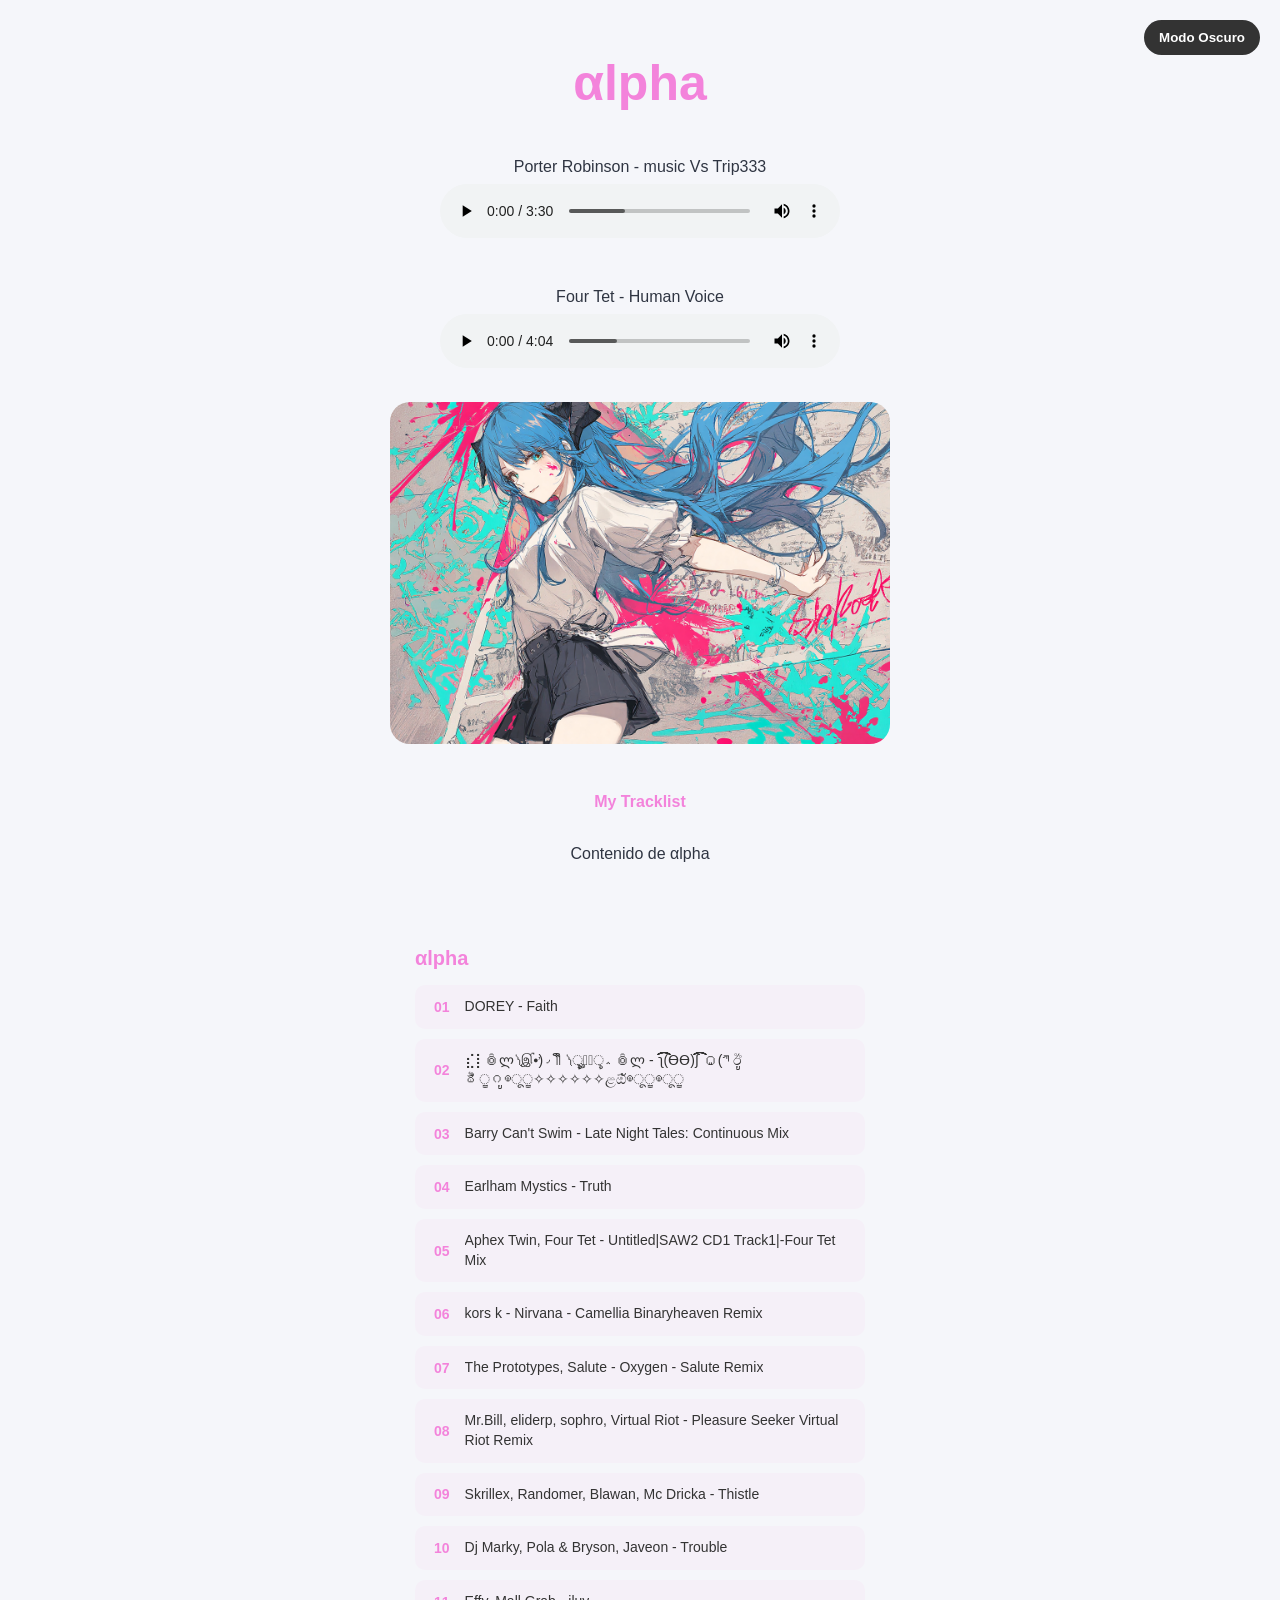
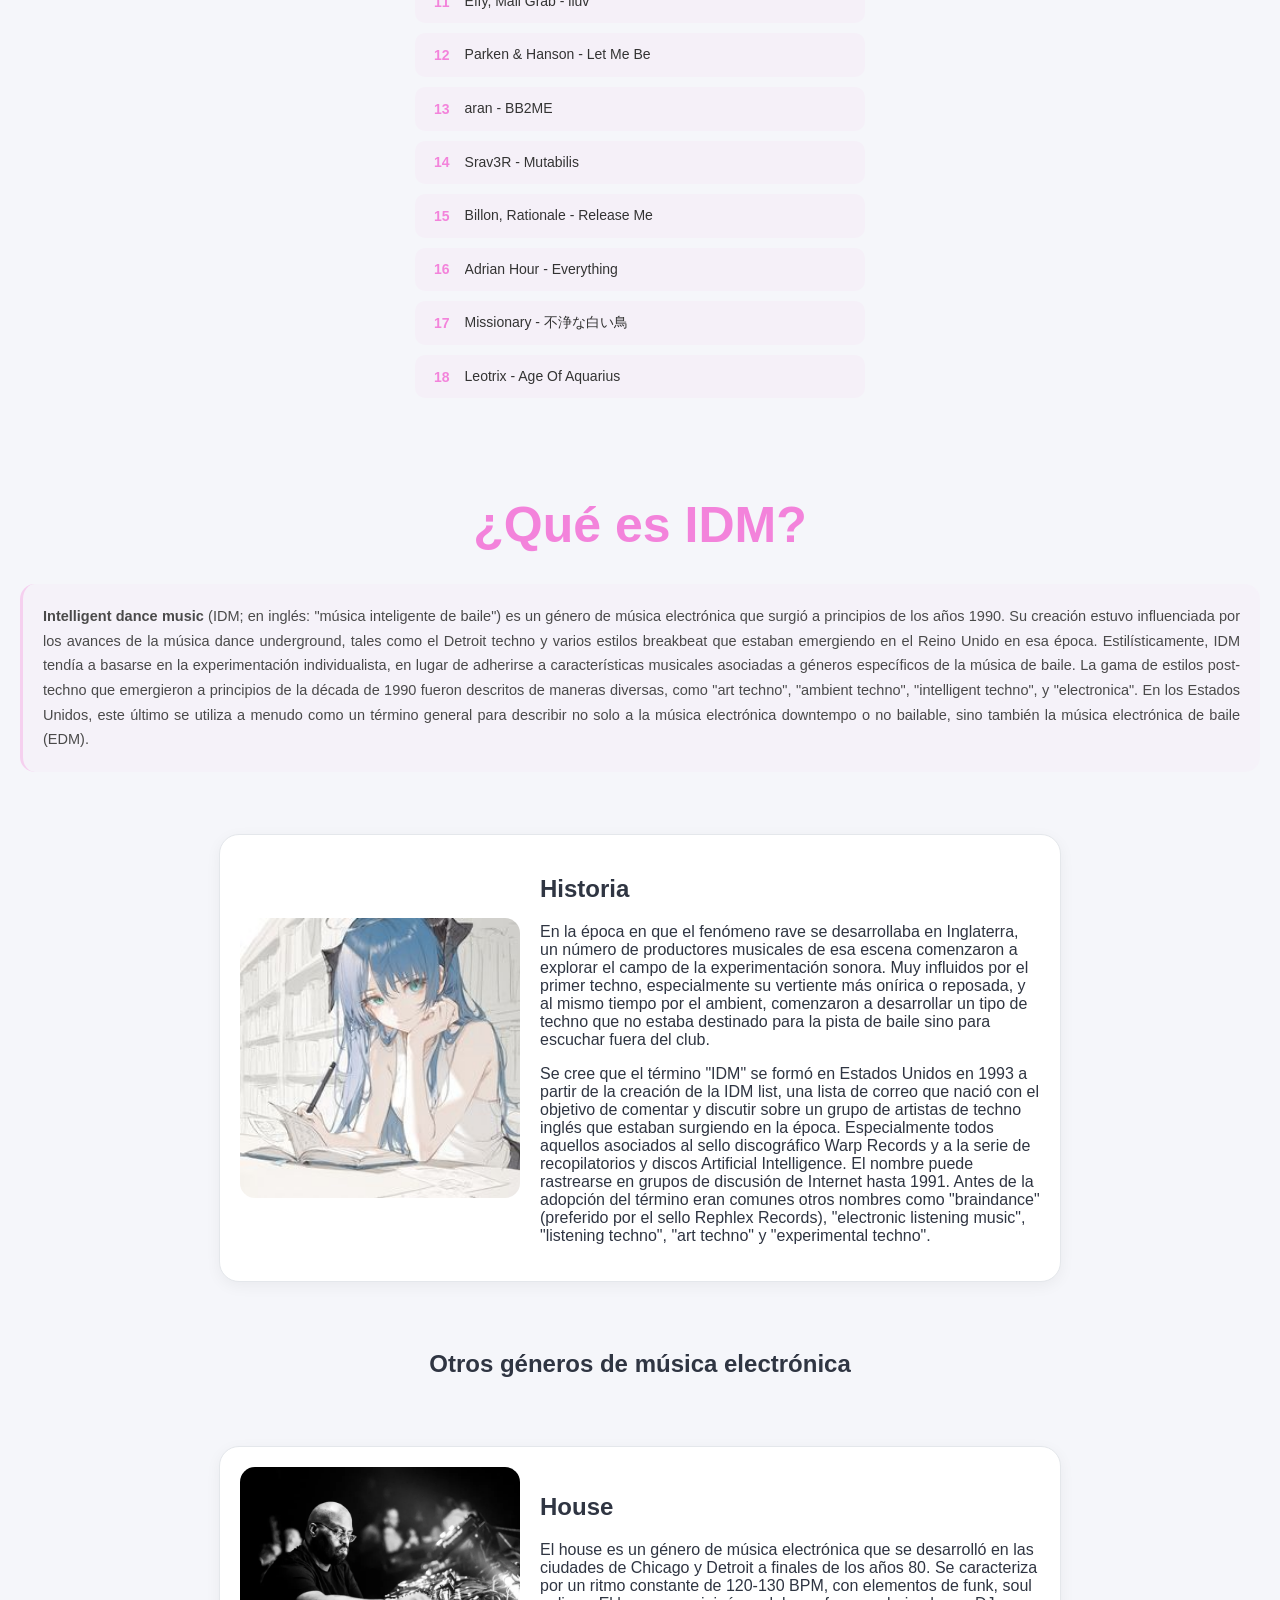
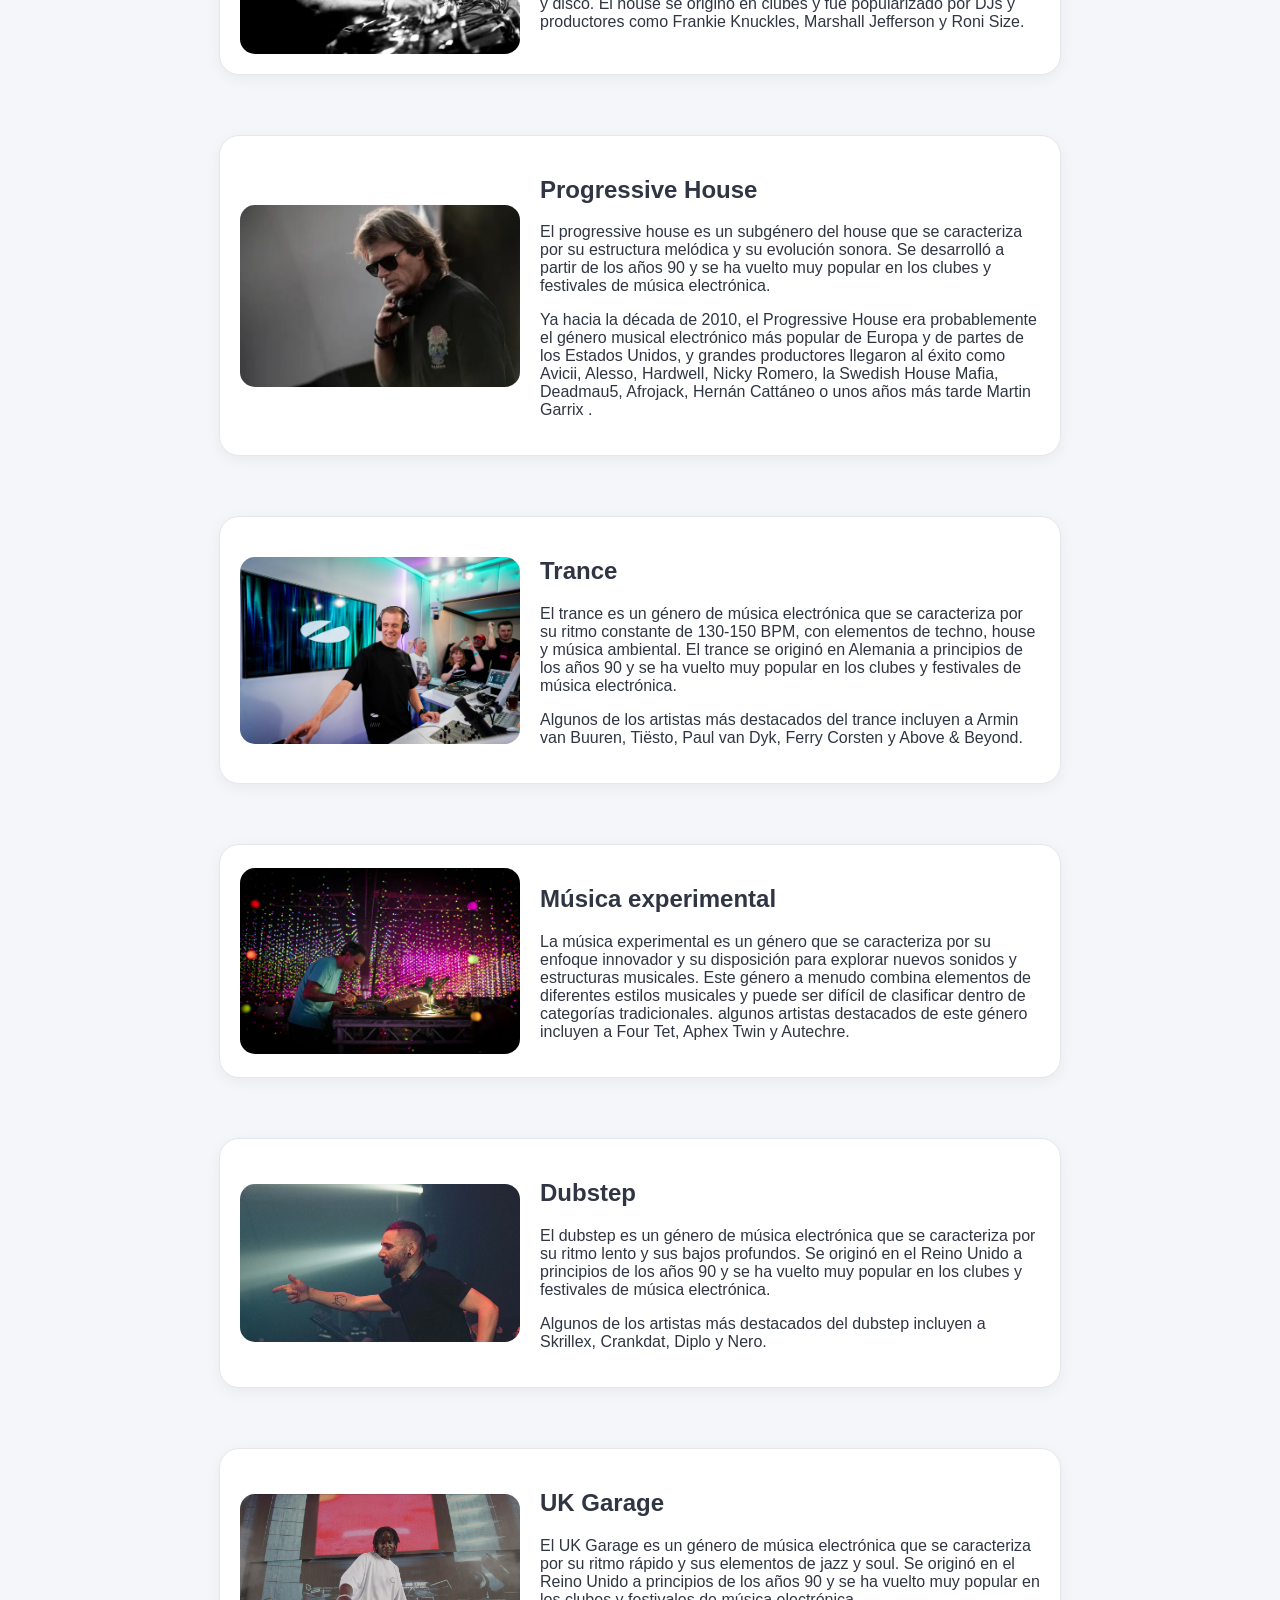
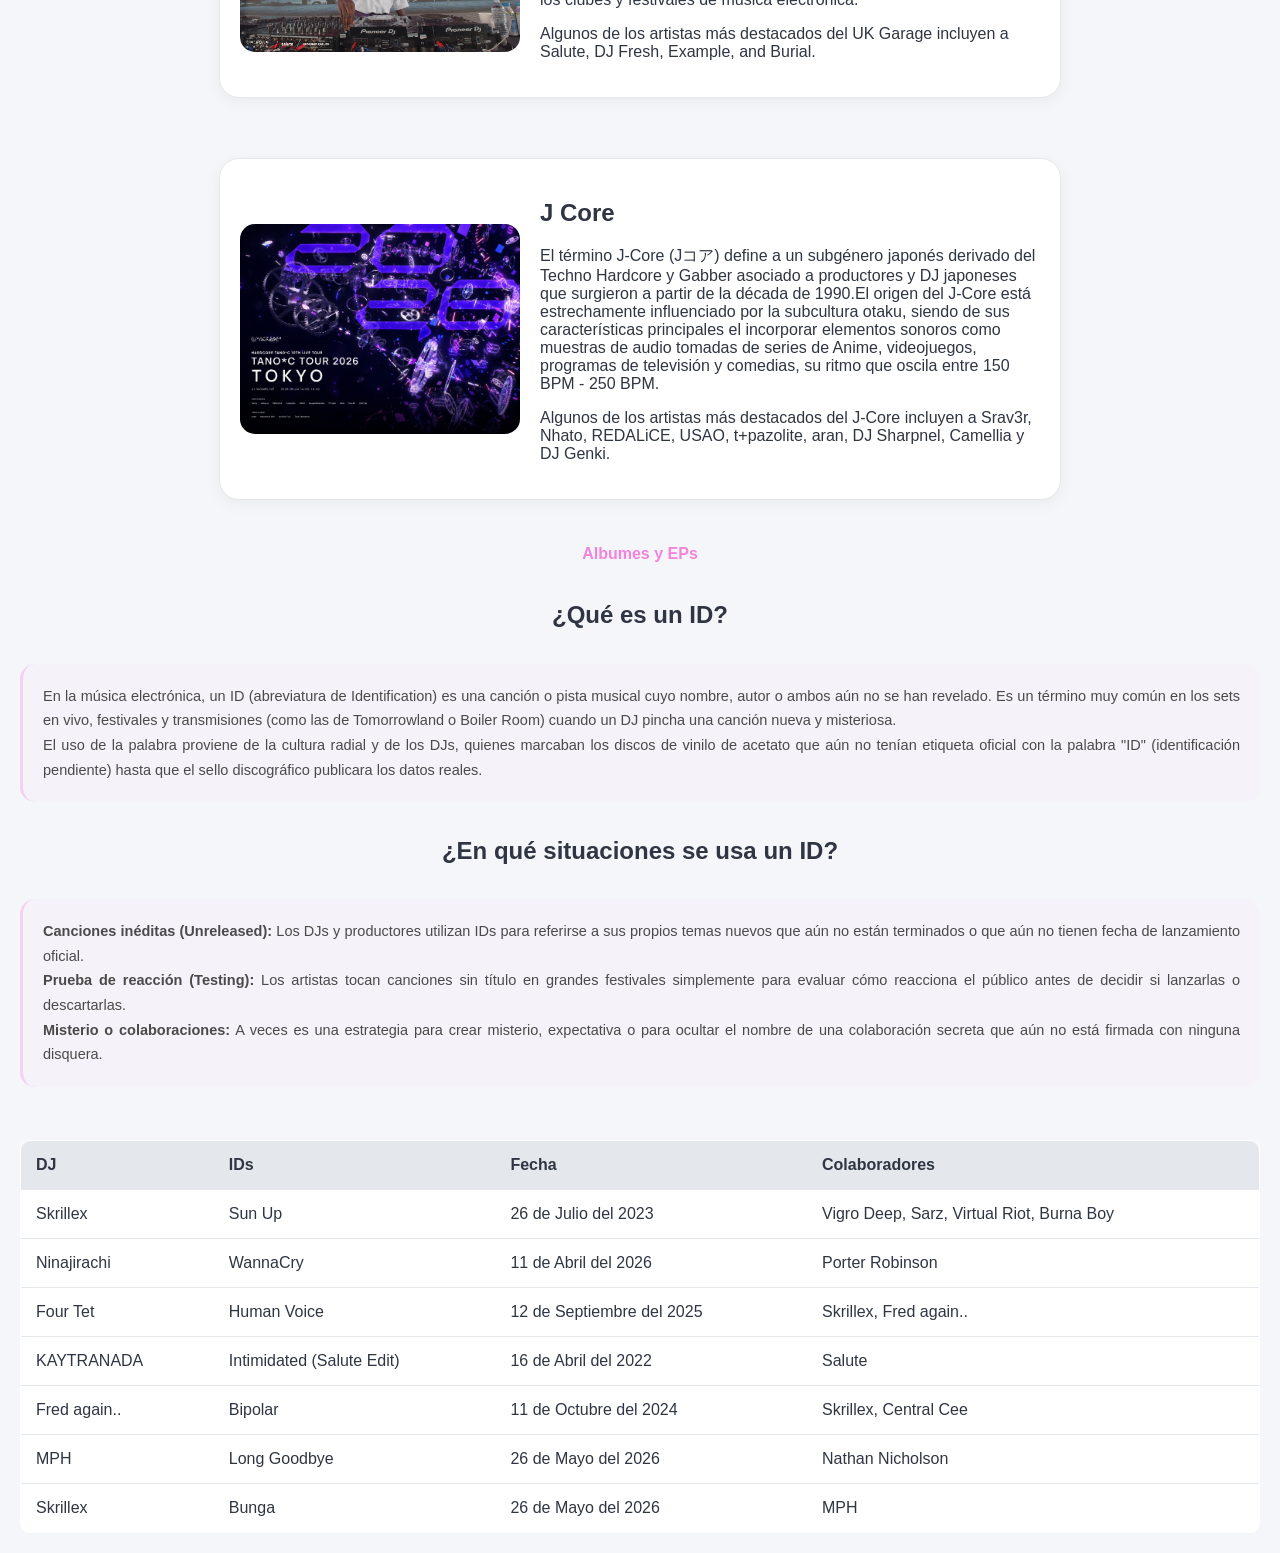
==== index.html @ 0d44995c "fix" ====
<!DOCTYPE html>
<html lang="es">
<head>
    <meta charset="UTF-8">
    <meta name="viewport" content="width=device-width, initial-scale=1.0">
    <title>αlpha</title>
    
    <style type="text/css">
        /* Configuración global y centrado */
        body {
            display: flex;
            flex-direction: column;
            align-items: center; /* Centra horizontalmente todo el contenido */
            justify-content: flex-start;
            min-height: 100vh;
            margin: 0;
            padding: 40px 20px;
            font-family: sans-serif;
            box-sizing: border-box;
        }

        h1 {
            text-align: center;
            color: rgb(243, 131, 219);
            font-size: 50px;
            margin-bottom: 30px;
        }

        /* Contenedor multimedia para agrupar música e imagen */
        .contenido-container {
            display: flex;
            flex-direction: column;
            align-items: center;
            gap: 20px; /* Espaciado uniforme entre elementos (reemplaza los <br>) */
            max-width: 600px;
            width: 100%;
        }

        .track {
            text-align: center;
            width: 100%;
        }

        .track p {
            margin-bottom: 8px;
            font-weight: 500;
        }

        audio {
            width: 100%; /* El reproductor se adapta al contenedor */
            max-width: 400px;
        }

        /* Ajustes de la Imagen Centrada y Más Grande */
        .contenedor-imagen {
            display: flex;
            justify-content: center;
            width: 100%;
            margin-top: 20px;
        }

        img {
            max-width: 500px; /* Tamaño máximo más grande */
            width: 100%;      /* Hace que sea responsiva en pantallas chicas */
            height: auto;     /* Mantiene la proporción de la imagen sin deformarla */
            border-radius: 20px;
            transition: 0.5s;
        }

        img:hover {
            transform: scale(1.03);
            box-shadow: 0px 0px 20px rgba(226, 37, 147, 0.5);
        }

        /* Enlace inferior */
        .link-tracklist {
            margin-top: 15px;
            text-decoration: none;
            color: rgb(243, 131, 219);
            font-weight: bold;
        }

        /* Botón de modo oscuro floating */
        .btn-modo {
            position: fixed;
            top: 20px;
            right: 20px;
            padding: 10px 15px;
            background-color: #333;
            color: #fff;
            border: none;
            border-radius: 20px;
            cursor: pointer;
            font-weight: bold;
            transition: 0.3s;
            z-index: 1000;
        }

        /* Estilos Modo Oscuro */
        body.dark-mode {
            background-color: #121212 !important;
            color: #ffffff !important;
        }

        body.dark-mode h1, 
        body.dark-mode h2, 
        body.dark-mode p,
        body.dark-mode ol,
        body.dark-mode li,
        body.dark-mode .link-tracklist {
            color: #ffffff !important;
        }

        body.dark-mode .btn-modo {
            background-color: #ffffff;
            color: #121212;
        }
       :root {
    /* Variables Modo Claro */
    --bg-color: #f5f6fa;
    --text-color: #2f3542;
    --card-bg: #ffffff;
    --border-color: #e4e7eb;
    --accent-color: #f383db;
    --shadow: 0 4px 15px rgba(0,0,0,0.05);
}

body.dark-mode {
    /* Variables Modo Oscuro */
    --bg-color: #121212;
    --text-color: #ffffff;
    --card-bg: #1e1e1e;
    --border-color: #333333;
    --shadow: 0 4px 15px rgba(0,0,0,0.3);
}

body {
    background-color: var(--bg-color);
    color: var(--text-color);
    font-family: sans-serif;
    transition: background-color 0.3s, color 0.3s;
    margin: 0;
    padding: 20px;
    display: flex;
    flex-direction: column;
    align-items: center;
}

/* Diseño de Tarjetas (Cards) */
.card {
    background-color: var(--card-bg);
    border: 1px solid var(--border-color);
    border-radius: 20px;
    padding: 25px;
    margin: 20px 0;
    max-width: 800px;
    width: 100%;
    box-shadow: var(--shadow);
    display: flex;
    gap: 20px;
    align-items: center;
}

/* Ajuste para imagen dentro de card */
.card img {
    width: 35%;
    border-radius: 15px;
    object-fit: cover;
}

/* Responsividad para móviles */
@media (max-width: 768px) {
    .card { flex-direction: column; }
    .card img { width: 100%; }
}

        /* Contenedor de la lista para romper el centrado general */
.lista-canciones-box {
    width: 100%;
    max-width: 450px; /* Limita el ancho para que no se esparza por toda la pantalla */
    margin-top: 30px;
    text-align: left; /* Alinea el título de la lista a la izquierda */
}

.lista-canciones-box h3 {
    color: rgb(243, 131, 219);
    margin-bottom: 15px;
    font-size: 20px;
}

/* Estructura de la lista limpia y desmarcada */
.lista-animada {
    list-style: none;
    padding: 0;
    margin: 0;
}

/* Diseño de cada elemento de la lista y Animación de Entrada */
.lista-animada li {
    display: flex;
    align-items: center;
    padding: 12px 15px;
    margin-bottom: 10px;
    background-color: rgba(243, 131, 219, 0.05); /* Un fondo sutil */
    border-radius: 10px;
    border-left: 4px solid transparent;
    cursor: pointer;
    
    /* Transición suave para el hover */
    transition: all 0.3s ease;
    
    /* Animación de entrada al cargar la página */
    animation: aparecerLista 0.6s ease forwards;
    opacity: 0; /* Empieza invisible y la animación la muestra */
}

/* Animación sutil al pasar el mouse por encima (Hover) */
.lista-animada li:hover {
    background-color: rgba(243, 131, 219, 0.15);
    border-left-color: rgb(243, 131, 219); /* Resalta el borde izquierdo */
    transform: translateX(8px); /* Se mueve un poco a la derecha */
}

/* Estilos para los números y títulos */
.lista-animada .numero {
    font-weight: bold;
    color: rgb(243, 131, 219);
    margin-right: 15px;
    font-size: 14px;
}

.lista-animada .titulo {
    font-size: 15px;
    color: #333;
}

/* Adaptación automática de la tipografía en Modo Oscuro */
body.dark-mode .lista-animada .titulo {
    color: #ffffff !important;
}
body.dark-mode .lista-animada li {
    background-color: rgba(255, 255, 255, 0.05);
}
body.dark-mode .lista-animada li:hover {
    background-color: rgba(255, 255, 255, 0.1);
}

/* KEYFRAMES: Efecto de aparición desde abajo hacia arriba */
@keyframes aparecerLista {
    from {
        opacity: 0;
        transform: translateY(20px);
    }
    to {
        opacity: 1;
        transform: translateY(0);
    }
}
.contenido-container {
    display: flex;
    flex-direction: column;
    align-items: center;
    gap: 30px; /* Un poco más de aire entre secciones */
    max-width: 520px; /* El tamaño ideal para que las líneas de texto no cansen la vista */
    width: 100%;
}

/* 2. Ajustamos los títulos largos dentro de la lista animada */
.lista-animada .titulo {
    font-size: 14px;
    color: #333;
    line-height: 1.4;
    word-break: break-word; /* Si el nombre es absurdamente largo, se corta de forma limpia */
    display: -webkit-box;
    -webkit-line-clamp: 2; /* Máximo 2 líneas por canción si el nombre es kilométrico */
    line-clamp: 2;
    -webkit-box-orient: vertical;
    overflow: hidden;
}

/* 3. Renovamos el párrafo de IDM por completo */
.info-genero {
    width: 100%;
    text-align: justify;       /* Justifica el texto para bordes perfectos */
    line-height: 1.7;          
    font-size: 14.5px;
    color: #4a4a4a;           
    background-color: rgba(243, 131, 219, 0.03); /* Fondo sutil que combina con tu estética */
    padding: 20px;             /* Espacio interno para que respire el texto */
    border-radius: 15px;       /* Bordes redondeados a juego con tu interfaz */
    border-left: 3px solid rgba(243, 131, 219, 0.3); /* Un detalle rosa minimalista a la izquierda */
    box-sizing: border-box;
}

/* 4. Asegurar que el párrafo cambie correctamente en Modo Oscuro */
body.dark-mode .info-genero {
    color: #dddddd !important;
    background-color: rgba(255, 255, 255, 0.03);
    border-left-color: rgba(255, 255, 255, 0.2);
}
.card-container {
    background-color: var(--card-bg, #ffffff);
    border: 1px solid var(--border-color, #e4e7eb);
    border-radius: 20px;
    padding: 20px;
    margin: 30px auto;
    max-width: 800px;
    box-shadow: 0 4px 15px rgba(0,0,0,0.05); /* Sombra suave */
}

.card-content {
    display: flex;
    flex-direction: row; /* Imagen a la izquierda, texto a la derecha */
    gap: 20px;
    align-items: center;
}

.card-content img {
    width: 35%; /* La imagen ocupa el 35% del ancho */
    border-radius: 15px;
    object-fit: cover;
}

.card-text {
    flex: 1; /* El texto ocupa el espacio restante */
}

/* Responsividad: Si la pantalla es pequeña, la imagen se pone arriba */
@media (max-width: 768px) {
    .card-content {
        flex-direction: column;
    }
    .card-content img {
        width: 100%;
    }
}
/*tabla de eventos adaptada para seccion IDs */
    .tabla-eventos {
    width: 100%;
    border-collapse: collapse;
    margin-top: 20px;
    background-color: var(--card-bg);
    border: 1px solid var(--border-color);
    border-radius: 10px;
    overflow: hidden;
}

.tabla-eventos th, .tabla-eventos td {
    padding: 15px;
    text-align: left;
    border-bottom: 1px solid var(--border-color);
}

.tabla-eventos th {
    background-color: var(--border-color);
    color: var(--text-color);
    font-weight: bold;
}

.tabla-eventos tr:hover {
    background-color: rgba(255, 51, 245, 0.178);
}

/* Efecto escalonado opcional (Stagger effect): Cada elemento tarda un poquito más en aparecer que el anterior */
.lista-animada li:nth-child(1) { animation-delay: 0.1s; }
.lista-animada li:nth-child(2) { animation-delay: 0.2s; }
.lista-animada li:nth-child(3) { animation-delay: 0.3s; }
.lista-animada li:nth-child(4) { animation-delay: 0.4s; }
.lista-animada li:nth-child(5) { animation-delay: 0.5s; }
.lista-animada li:nth-child(6) { animation-delay: 0.6s; }
.lista-animada li:nth-child(7) { animation-delay: 0.7s; }
.lista-animada li:nth-child(8) { animation-delay: 0.8s; }
.lista-animada li:nth-child(9) { animation-delay: 0.9s; }
.lista-animada li:nth-child(10) { animation-delay: 1s; }
.lista-animada li:nth-child(11) { animation-delay: 1.1s; }
.lista-animada li:nth-child(12) { animation-delay: 1.2s; }
.lista-animada li:nth-child(13) { animation-delay: 1.3s; }
.lista-animada li:nth-child(14) { animation-delay: 1.4s; }
.lista-animada li:nth-child(15) { animation-delay: 1.5s; }
.lista-animada li:nth-child(16) { animation-delay: 1.6s; }
.lista-animada li:nth-child(17) { animation-delay: 1.7s; }
.lista-animada li:nth-child(18) { animation-delay: 1.8s;}
    </style>
</head>
<body>

    <button id="boton-modo" class="btn-modo">Modo Oscuro</button>

    <h1>αlpha</h1>

    <div class="contenido-container">
        
        <div class="track">
            <p>Porter Robinson - music Vs Trip333</p>
            <audio controls>
                <source src="musica/porter robinson-music_Vs_Trip333.mp3" type="audio/mp3">
                Your browser does not support the audio element.
            </audio>
        </div>

        <div class="track">
            <p>Four Tet - Human Voice</p>
            <audio controls>
                <source src="musica/Four_Tet-Human Voice.mp3" type="audio/mp3">
                Your browser does not support the audio element.
            </audio>
        </div>

        <div class="contenedor-imagen-historia">
            <a href="https://open.spotify.com/playlist/2MUqraSrM1BAaL6e2HgdDQ?si=UIKpCEn9TQek_80jIk-8TQ" target="_blank">
                <img src="imagenes_proyecto/Pixiv2.jpg" alt="Imagen 1">
            </a>
        </div>

        <a href="Proyecto1.html" class="link-tracklist">My Tracklist</a>
        
    </div>
    <br>
    <p>Contenido de αlpha</p>
    <br>
    <div class="lista-canciones-box">
    <h3>αlpha</h3>
    <ul class="lista-animada">
        <li>
            <span class="numero">01</span>
            <span class="titulo">DOREY - Faith</span>
        </li>
        <li>
            <span class="numero">02</span>
            <span class="titulo">⣎⡇ꉺლ༽இ•̛)ྀ◞ ༎ຶ ༽ৣৢ؞ৢ؞ؖ ꉺლ - ʅ͡͡͡͡͡͡͡͡͡͡͡(ƟӨ)ʃ͡͡͡͡͡͡͡͡͡͡ ꐑ(ཀ ඊູ ఠీੂ೧ູ࿃ूੂ✧✧✧✧✧✧ළඕั࿃ूੂ࿃ूੂ</span>
        </li>
        <li>
            <span class="numero">03</span>
            <span class="titulo">Barry Can't Swim - Late Night Tales: Continuous Mix</span>
        </li>
        <li>
            <span class="numero">04</span>
            <span class="titulo">Earlham Mystics - Truth</span>
        </li>
        <li>
            <span class="numero">05</span>
            <span class="titulo">Aphex Twin, Four Tet - Untitled|SAW2 CD1 Track1|-Four Tet Mix</span>
        </li>
        <li>
            <span class="numero">06</span>
            <span class="titulo">kors k - Nirvana - Camellia Binaryheaven Remix </span>
        </li>
        <li>
            <span class="numero">07</span>
            <span class="titulo">The Prototypes, Salute - Oxygen - Salute Remix</span>
        </li>
        <li>
            <span class="numero">08</span>
            <span class="titulo">Mr.Bill, eliderp, sophro, Virtual Riot - Pleasure Seeker Virtual Riot Remix</span>
        </li>
        <li>
            <span class="numero">09</span>
            <span class="titulo">Skrillex, Randomer, Blawan, Mc Dricka - Thistle </span>
        </li>
        <li>
            <span class="numero">10</span>
            <span class="titulo">Dj Marky, Pola & Bryson, Javeon - Trouble</span>
        </li>
        <li>
            <span class="numero">11</span>
            <span class="titulo">Effy, Mall Grab - iluv</span>
        </li>
        <li>
            <span class="numero">12</span>
            <span class="titulo">Parken & Hanson - Let Me Be</span>
        </li>
        <li>
            <span class="numero">13</span>
            <span class="titulo">aran - BB2ME</span>
        </li>
        <li>
            <span class="numero">14</span>
            <span class="titulo">Srav3R - Mutabilis</span>
        </li>
        <li>
            <span class="numero">15</span>
            <span class="titulo">Billon, Rationale - Release Me</span>
        </li>
        <li>
            <span class="numero">16</span>
            <span class="titulo">Adrian Hour - Everything</span>
        </li>
        <li>
            <span class="numero">17</span>
            <span class="titulo">Missionary - 不浄な白い鳥</span>
        </li>
        <li>
            <span class="numero">18</span>
            <span class="titulo">Leotrix - Age Of Aquarius</span>
        </li>
    </ul>
</div>
<br>
   

<br>
<div>
    <br>
    <h1>¿Qué es IDM?</h1>
    <p class="info-genero"><b>Intelligent dance music</b> (IDM; en inglés: "música inteligente de baile") es un género de música electrónica que surgió a principios de los años 1990. Su creación estuvo influenciada por los avances de la música dance underground, tales como el Detroit techno y varios estilos breakbeat que estaban emergiendo en el Reino Unido en esa época. Estilísticamente, IDM tendía a basarse en la experimentación individualista, en lugar de adherirse a características musicales asociadas a géneros específicos de la música de baile. La gama de estilos post-techno que emergieron a principios de la década de 1990 fueron descritos de maneras diversas, como "art techno", "ambient techno", "intelligent techno", y "electronica". En los Estados Unidos, este último se utiliza a menudo como un término general para describir no solo a la música electrónica downtempo o no bailable, sino también la música electrónica de baile (EDM).
    
    </p>
</div>
<br>
<section class="card-container">
    <div class="card-content">
        <img src="imagenes_proyecto/Pixiv3.jpg" alt="Historia" loading="lazy">
        <div class="card-text">
            <h2>Historia</h2>
            <p>En la época en que el fenómeno rave se desarrollaba en Inglaterra, un número de productores musicales de esa escena comenzaron a explorar el campo de la experimentación sonora. Muy influidos por el primer techno, especialmente su vertiente más onírica o reposada, y al mismo tiempo por el ambient, comenzaron a desarrollar un tipo de techno que no estaba destinado para la pista de baile sino para escuchar fuera del club.</p>
        
            <p>Se cree que el término "IDM" se formó en Estados Unidos en 1993 a partir de la creación de la IDM list, una lista de correo que nació con el objetivo de comentar y discutir sobre un grupo de artistas de techno inglés que estaban surgiendo en la época. Especialmente todos aquellos asociados al sello discográfico Warp Records y a la serie de recopilatorios y discos Artificial Intelligence. El nombre puede rastrearse en grupos de discusión de Internet hasta 1991. Antes de la adopción del término eran comunes otros nombres como "braindance" (preferido por el sello Rephlex Records), "electronic listening music", "listening techno", "art techno" y "experimental techno".</p>
        </div>
    </div>
</section>
<br>
<div>
    <h2 text-align: center; wid>Otros géneros de música electrónica</h2>
</div>
<br>
<section class="card-container">
    <div class="card-content">
        <img src="imagenes_proyecto/Frankie1.webp" alt="Otros géneros" loading="lazy">
        <div class="card-text">
            <h2>House</h2>
            <p>El house es un género de música electrónica que se desarrolló en las ciudades de Chicago y Detroit a finales de los años 80. Se caracteriza por un ritmo constante de 120-130 BPM, con elementos de funk, soul y disco. El house se originó en clubes y fue popularizado por DJs y productores como Frankie Knuckles, Marshall Jefferson y Roni Size.</p>
        </div>
    </div>
</section>
<section class="card-container">
    <div class="card-content">
        <img src="imagenes_proyecto/Hernan_Cattaneo.webp" alt="Progressive House" loading="lazy">
        <div class="card-text">
            <h2>Progressive House</h2>
            <p>El progressive house es un subgénero del house que se caracteriza por su estructura melódica y su evolución sonora. Se desarrolló a partir de los años 90 y se ha vuelto muy popular en los clubes y festivales de música electrónica.</p>
            <p>Ya hacia la década de 2010, el Progressive House era probablemente el género musical electrónico más popular de Europa y de partes de los Estados Unidos, y grandes productores llegaron al éxito como Avicii, Alesso, Hardwell, Nicky Romero, la Swedish House Mafia, Deadmau5, Afrojack, Hernán Cattáneo o unos años más tarde Martin Garrix .</p>
        </div>
    </div>
</section>
<section class="card-container">
    <div class="card-content">
        <img src="imagenes_proyecto/ASOT.jpg" alt="Trance" loading="lazy">
        <div class="card-text">
            <h2>Trance</h2>
            <p>El trance es un género de música electrónica que se caracteriza por su ritmo constante de 130-150 BPM, con elementos de techno, house y música ambiental. El trance se originó en Alemania a principios de los años 90 y se ha vuelto muy popular en los clubes y festivales de música electrónica.</p>
            <p>Algunos de los artistas más destacados del trance incluyen a Armin van Buuren, Tiësto, Paul van Dyk, Ferry Corsten y Above & Beyond.</p>
        </div>
    </div>
</section>
<section class="card-container">
    <div class="card-content">
        <img src="imagenes_proyecto/Four_Tet.webp" alt="Drum and Bass" loading="lazy">
        <div class="card-text">
            <h2>Música experimental</h2>
            <p>La música experimental es un género que se caracteriza por su enfoque innovador y su disposición para explorar nuevos sonidos y estructuras musicales. Este género a menudo combina elementos de diferentes estilos musicales y puede ser difícil de clasificar dentro de categorías tradicionales. algunos artistas destacados de este género incluyen a Four Tet, Aphex Twin y Autechre.</p>
        </div>
    </div>
</section>
<section class="card-container">
    <div class="card-content">
        <img src="imagenes_proyecto/Skrillex2.jpg" alt="Dubstep" loading="lazy">
        <div class="card-text">
            <h2>Dubstep</h2>
            <p>El dubstep es un género de música electrónica que se caracteriza por su ritmo lento y sus bajos profundos. Se originó en el Reino Unido a principios de los años 90 y se ha vuelto muy popular en los clubes y festivales de música electrónica.</p>
            <p>Algunos de los artistas más destacados del dubstep incluyen a Skrillex, Crankdat, Diplo y Nero.</p>
        </div>
    </div>
</section>
<section class="card-container">
    <div class="card-content">
        <img src="imagenes_proyecto/Salute.jpg" alt="Progressive House" loading="lazy">
        <div class="card-text">
            <h2>UK Garage</h2>
            <p>El UK Garage es un género de música electrónica que se caracteriza por su ritmo rápido y sus elementos de jazz y soul. Se originó en el Reino Unido a principios de los años 90 y se ha vuelto muy popular en los clubes y festivales de música electrónica.</p>
            <p>Algunos de los artistas más destacados del UK Garage incluyen a Salute, DJ Fresh, Example, and Burial.</p>
        </div>
    </div>
</section>
<section class="card-container">
    <div class="card-content">
        <img src="imagenes_proyecto/TANO_C.png" alt="J Core" loading="lazy">
        <div class="card-text">
            <h2>J Core</h2>
            <p>El término J-Core (Jコア) define a un subgénero japonés derivado del Techno Hardcore y Gabber asociado a productores y DJ japoneses que surgieron a partir de la década de 1990.El origen del J-Core está estrechamente influenciado por la subcultura otaku, siendo de sus características principales el incorporar elementos sonoros como muestras de audio tomadas de series de Anime, videojuegos, programas de televisión y comedias, su ritmo que oscila entre 150 BPM - 250 BPM.</p>
            <p>Algunos de los artistas más destacados del J-Core incluyen a  Srav3r, Nhato, REDALiCE, USAO, t+pazolite, aran, DJ Sharpnel, Camellia y DJ Genki.</p>        
        </div>
    </div>
</section>
    <a href="albumes.html" class="link-tracklist">Albumes y EPs</a>
<br>
    <h2>¿Qué es un ID?</h2>
        <p class="info-genero">En la música electrónica, un ID (abreviatura de Identification) es una canción o pista musical cuyo nombre, autor o ambos aún no se han revelado. Es un término muy común en los sets en vivo, festivales y transmisiones (como las de Tomorrowland o Boiler Room) cuando un DJ pincha una canción nueva y misteriosa.
            <br>
            El uso de la palabra proviene de la cultura radial y de los DJs, quienes marcaban los discos de vinilo de acetato que aún no tenían etiqueta oficial con la palabra "ID" (identificación pendiente) hasta que el sello discográfico publicara los datos reales.
            <br>
        </p>
    <h2>¿En qué situaciones se usa un ID?</h2>
        <p class="info-genero"><strong>Canciones inéditas (Unreleased):</strong> Los DJs y productores utilizan IDs para referirse a sus propios temas nuevos que aún no están terminados o que aún no tienen fecha de lanzamiento oficial.
        <br>
            <strong>Prueba de reacción (Testing):</strong> Los artistas tocan canciones sin título en grandes festivales simplemente para evaluar cómo reacciona el público antes de decidir si lanzarlas o descartarlas.
        <br>
        <strong>Misterio o colaboraciones:</strong> A veces es una estrategia para crear misterio, expectativa o para ocultar el nombre de una colaboración secreta que aún no está firmada con ninguna disquera.
        </p>
        <br>
        <table class="tabla-eventos">
    <thead>
        <tr>
            <th>DJ</th>
            <th>IDs</th>
            <th>Fecha</th>
            <th>Colaboradores</th>
        </tr>
    </thead>
    <tbody>
        <tr>
            <td>Skrillex</td>
            <td>Sun Up</td>
            <td>26 de Julio del 2023</td>
            <td>Vigro Deep, Sarz, Virtual Riot, Burna Boy</td>
        </tr>
        <tr>
            <td>Ninajirachi</td>
            <td>WannaCry</td>
            <td>11 de Abril del 2026</td>
            <td>Porter Robinson</td>
        </tr>
        <tr>
            <td>Four Tet</td>
            <td>Human Voice</td>
            <td>12 de Septiembre del 2025</td>
            <td>Skrillex, Fred again..</td>
        </tr>
        <tr>
            <td>KAYTRANADA</td>
            <td>Intimidated (Salute Edit)</td>
            <td>16 de Abril del 2022</td>
            <td>Salute</td>
        </tr>
        <tr>
            <td>Fred again..</td>
            <td>Bipolar</td>
            <td>11 de Octubre del 2024</td>
            <td>Skrillex, Central Cee</td>
        </tr>
        <tr>
            <td>MPH</td>
            <td>Long Goodbye</td>
            <td>26 de Mayo del 2026</td>
            <td>Nathan Nicholson</td>
        </tr>
        <tr>
            <td>Skrillex</td>
            <td>Bunga</td>
            <td>26 de Mayo del 2026</td>
            <td>MPH</td>
        </tr>
    </tbody>
</table>

    

    <script src="script.js"></script>
</body>
</html>
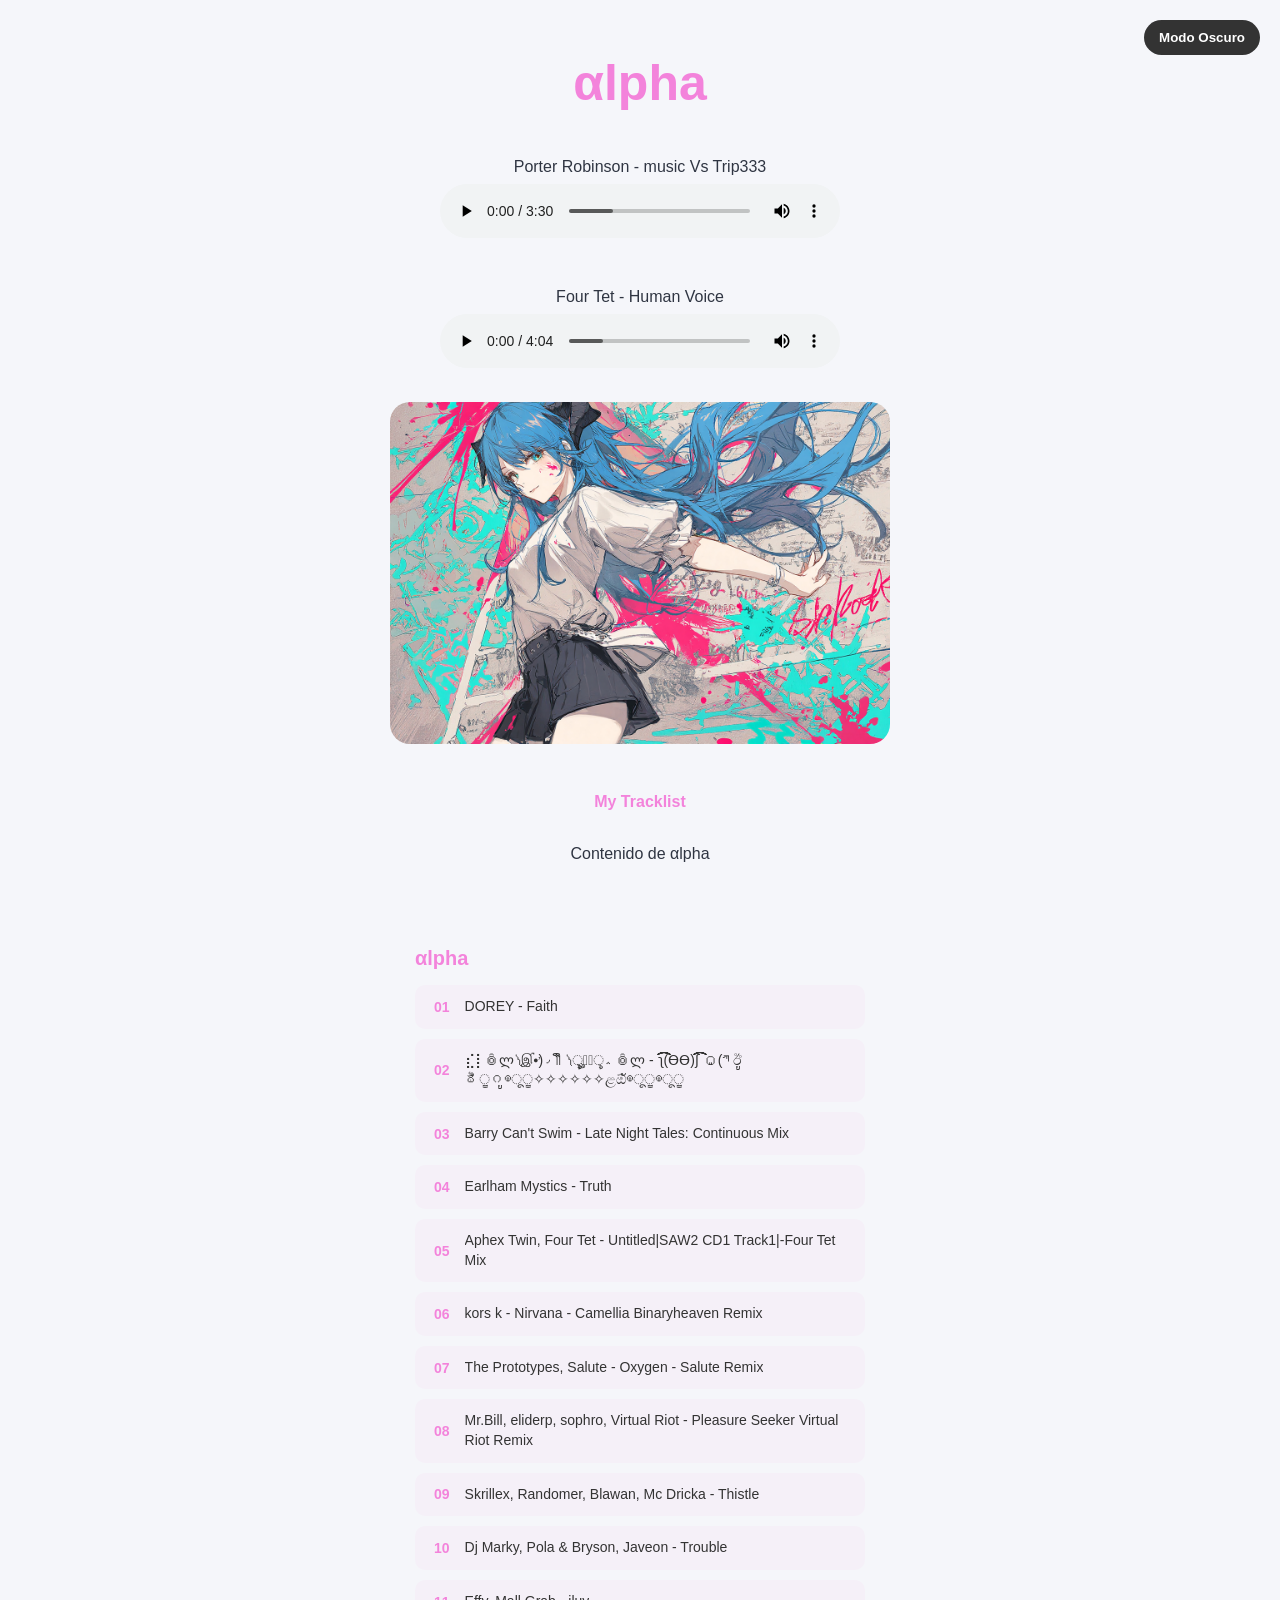
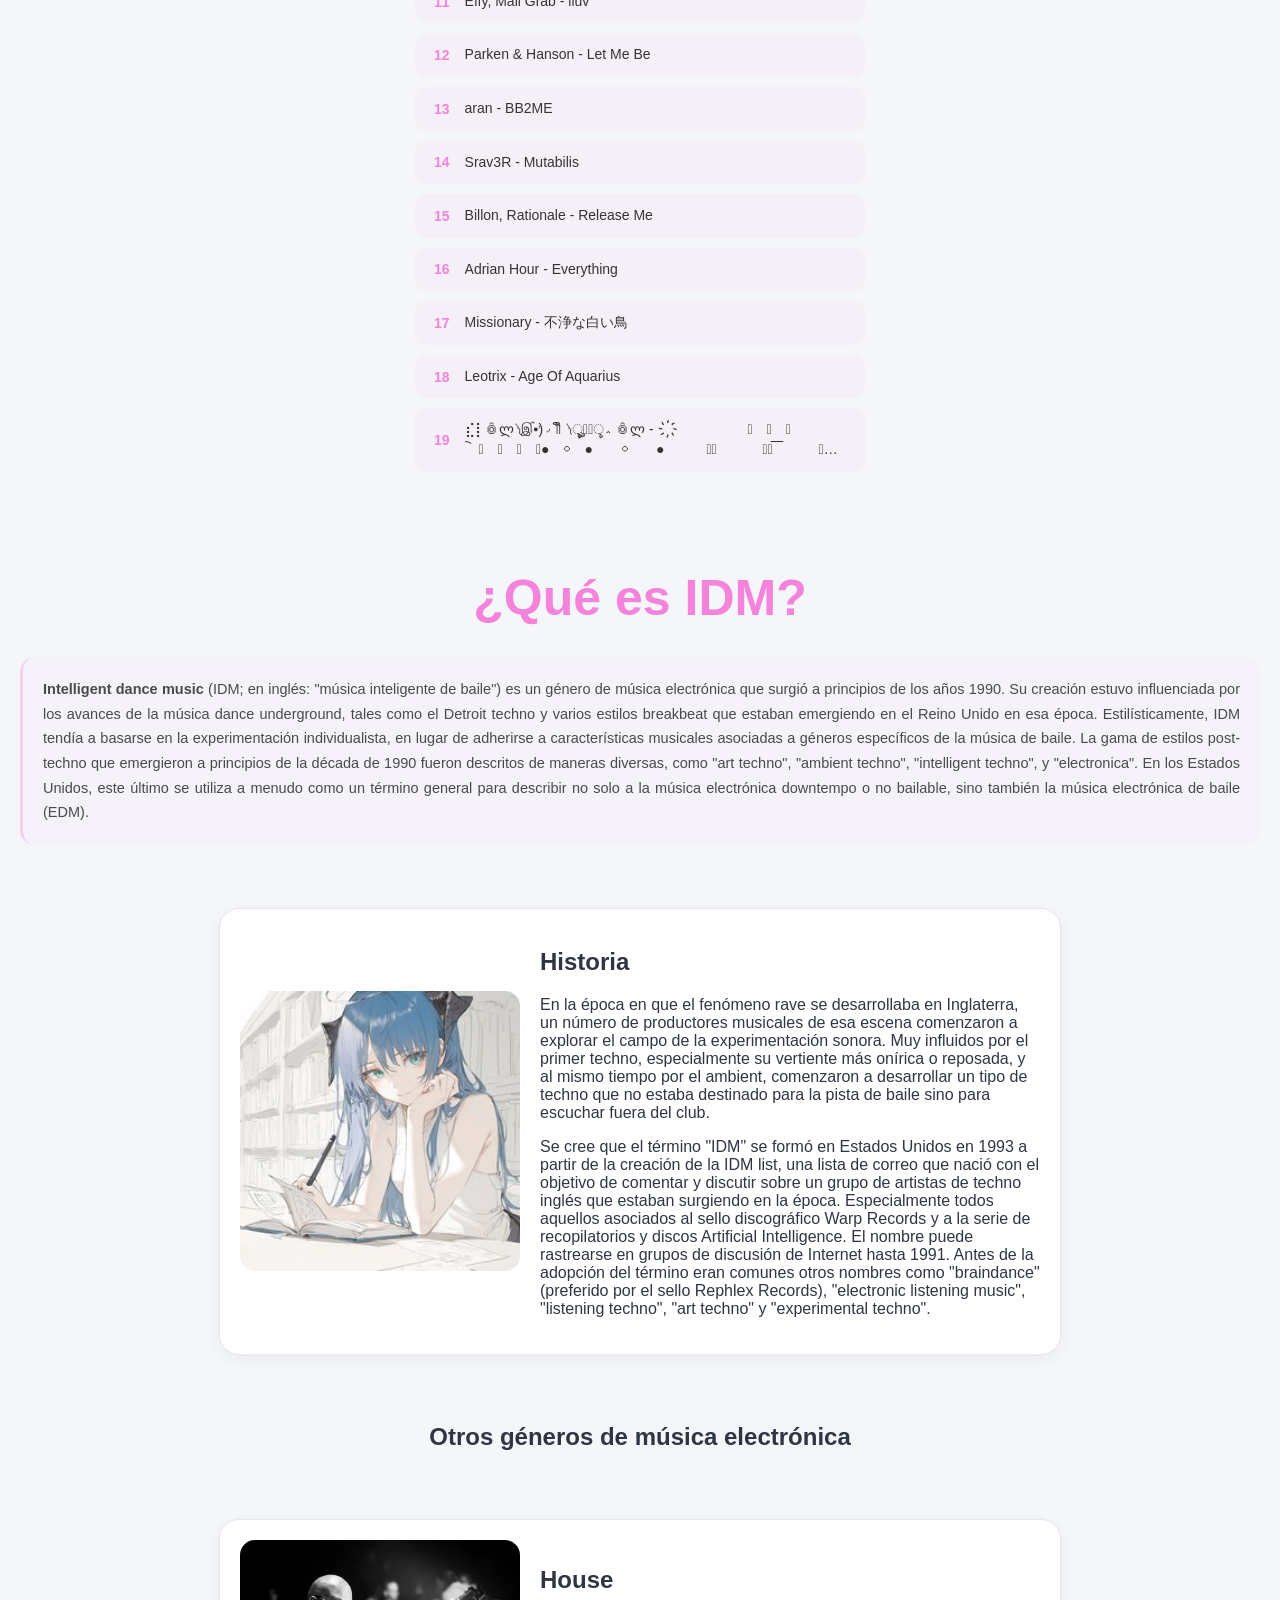
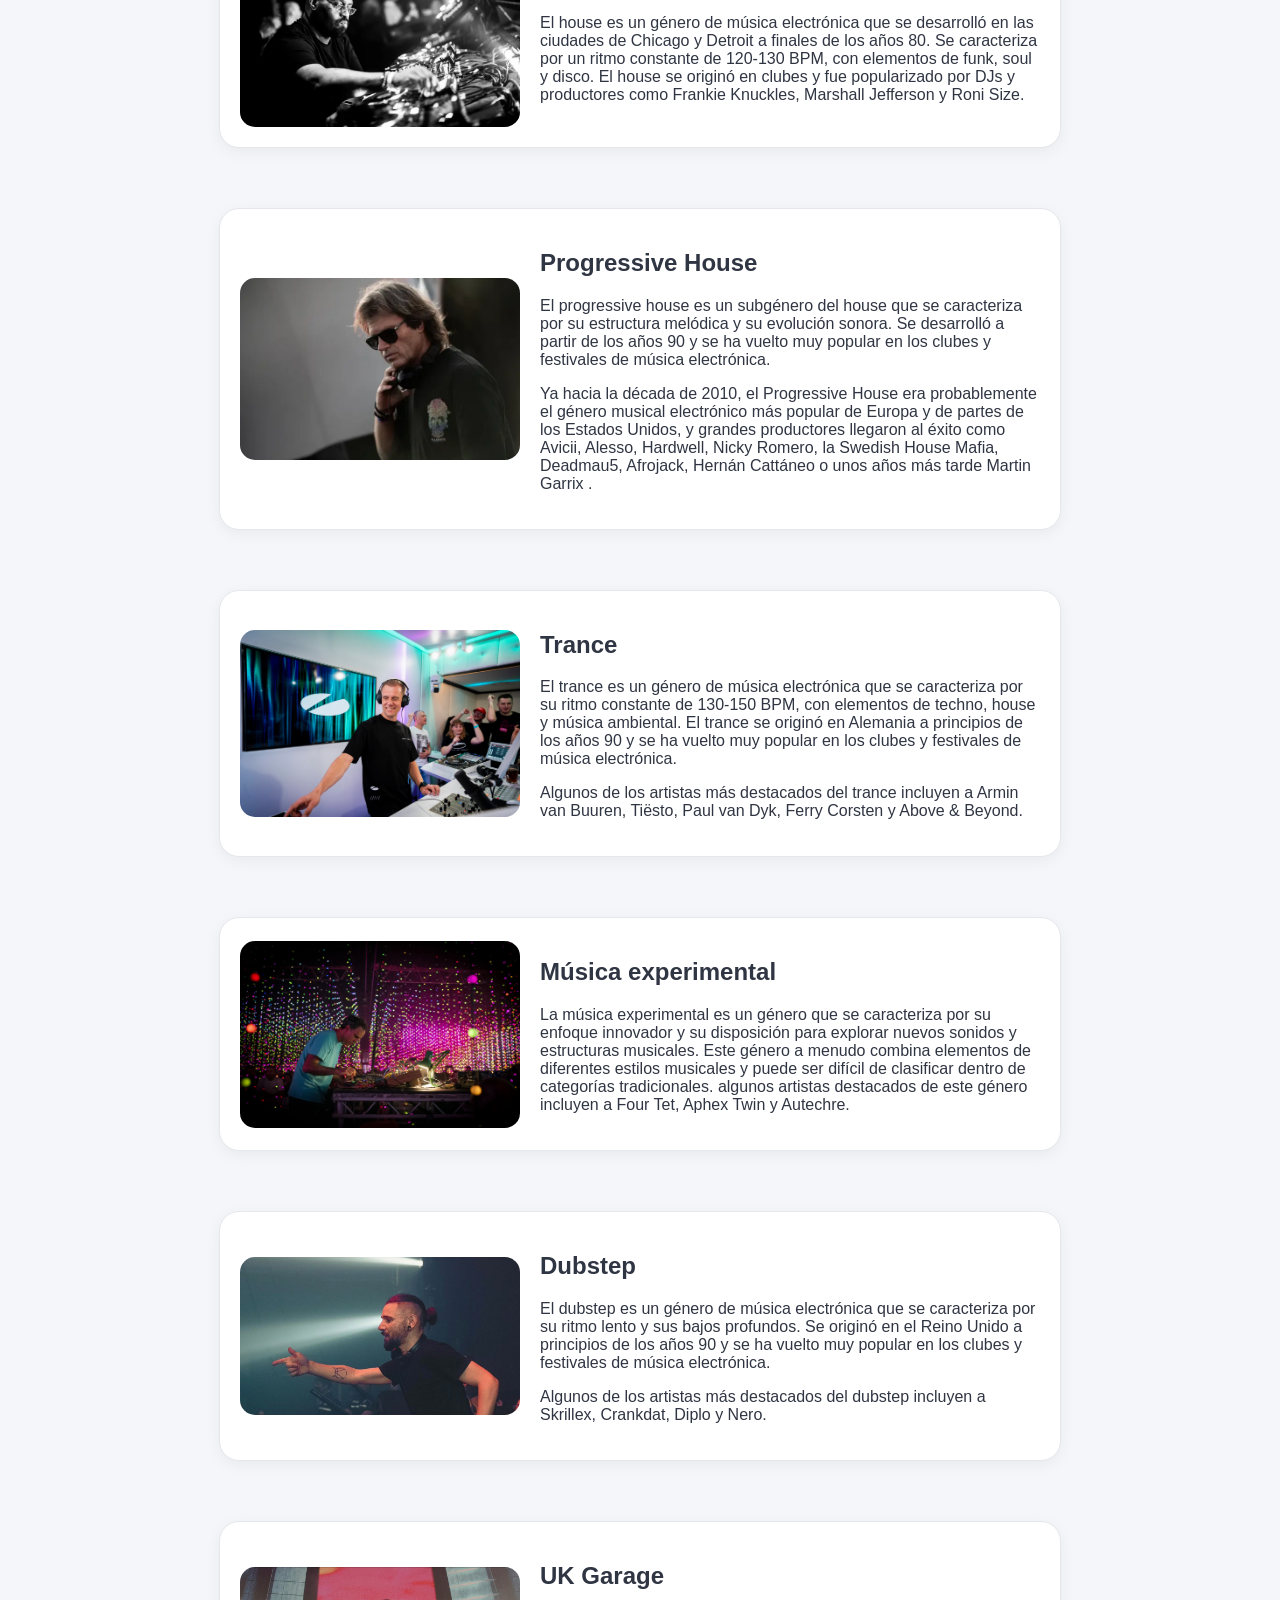
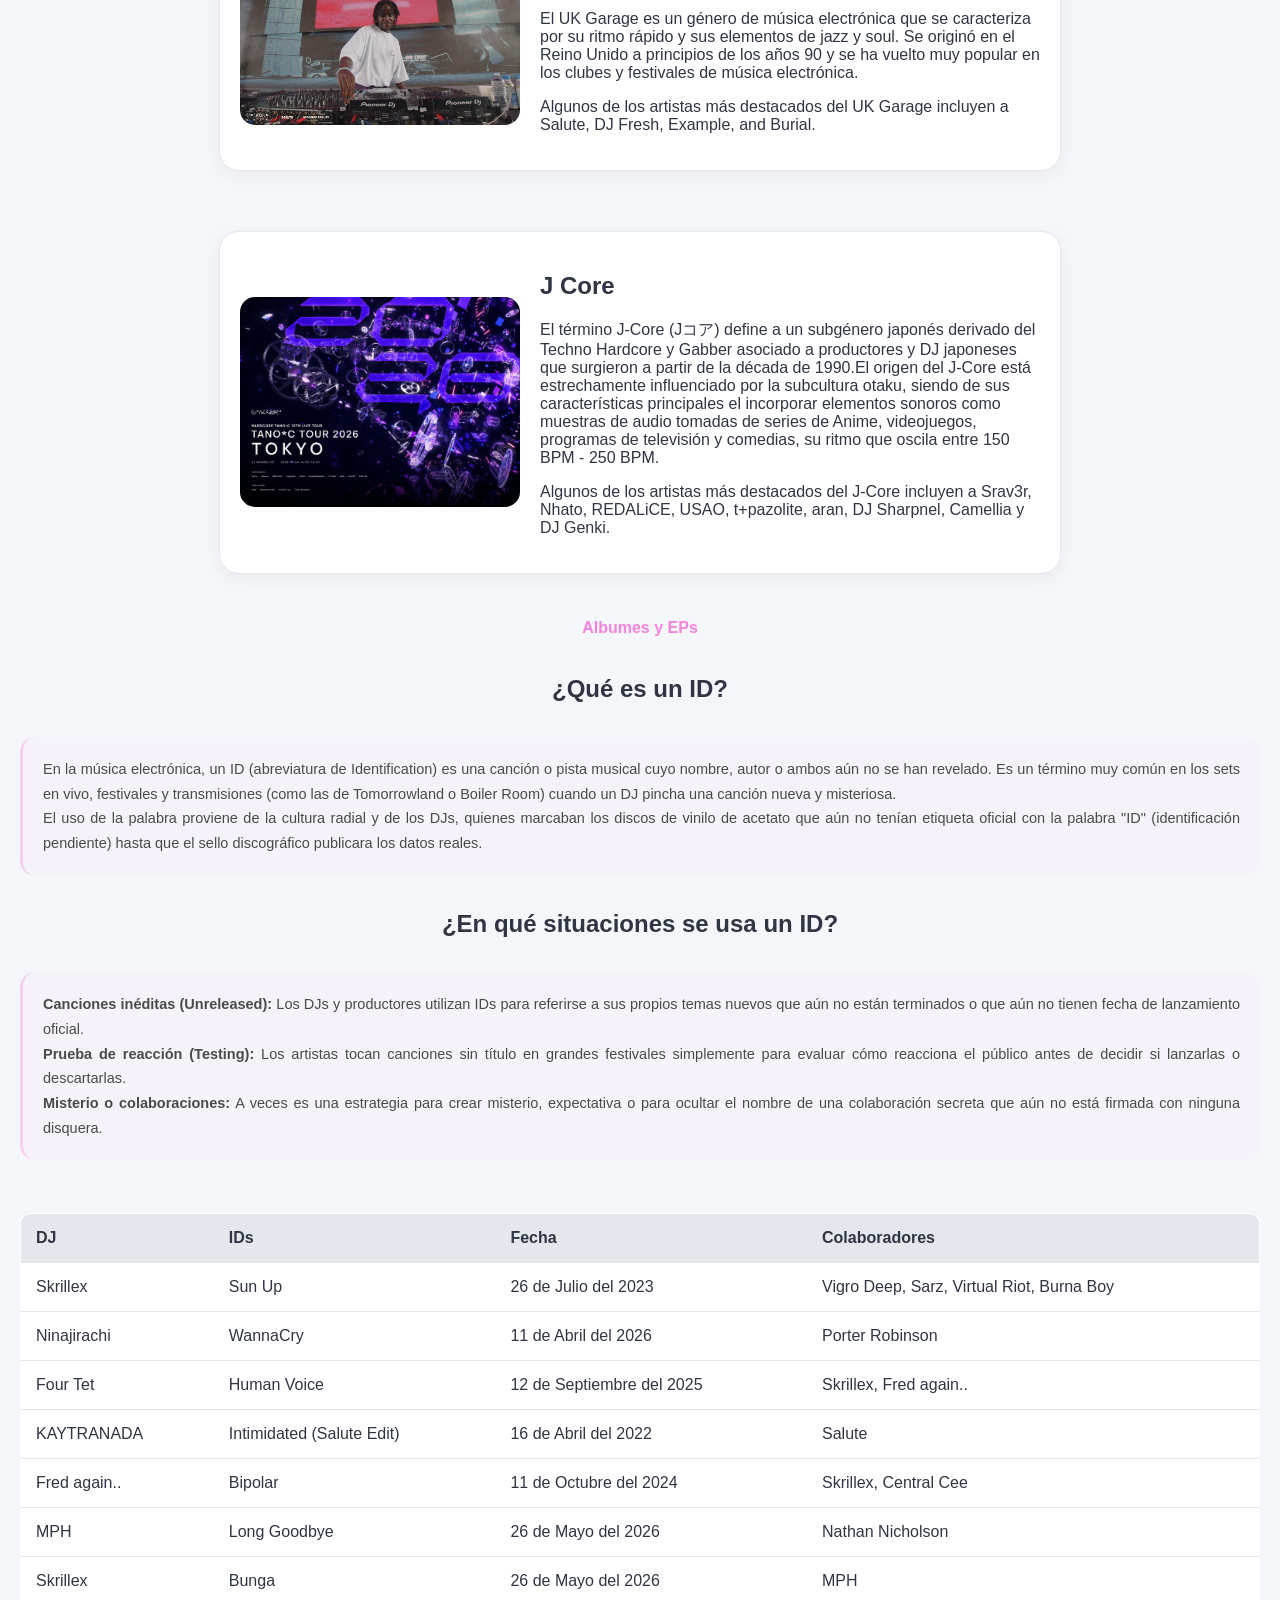
==== commit daab0953: "Wingdings" ====
--- a/index.html
+++ b/index.html
@@ -380,6 +380,7 @@
 .lista-animada li:nth-child(16) { animation-delay: 1.6s; }
 .lista-animada li:nth-child(17) { animation-delay: 1.7s; }
 .lista-animada li:nth-child(18) { animation-delay: 1.8s;}
+.lista-animada li:nth-child(19) { animation-delay: 1.9s;}
     </style>
 </head>
 <body>
@@ -492,6 +493,10 @@
         <li>
             <span class="numero">18</span>
             <span class="titulo">Leotrix - Age Of Aquarius</span>
+        </li>
+        <li>
+            <span class="numero">19</span>
+            <span class="titulo">⣎⡇ꉺლ༽இ•̛)ྀ◞ ༎ຶ ༽ৣৢ؞ৢ؞ؖ ꉺლ - 　҉　　　　　͡　͞　҉　　　　　͡　͞　͞　͞　҉● ࿀ ●  ࿀  ●　　　҉⃝ 　　　⃝͢ ͞　　　͘　͞⃝̕ ͢　　　　̛　⃝ 　　　̸　̡　　͢⃝̧ 　͡　͡　　̀　̧　̢⃝͜ 　 　҉　　͞　͞　⃝͞ 　͘　͞　͡⃝  ⃝҉҈҉҈҉҈҉҈҉҈҉ 　͞　͞　҉● ࿀ ●  ࿀  ●　　　҉⃝ 　　　⃝͢ ͞　　　͘　͞⃝̕ ͢　　　　̛　⃝ 　　　̸　̡　　͢⃝̧ 　͡　͡　　̀　̧　̢⃝͜ 　 　҉　　͞　͞　⃝͞ 　͘　͞　͡⃝  ⃝҉҈҉҈҉҈҉҈҉҈҉ 　͡　͞　͞　͞　҉　҉　　　　　͡　͞　͞　͞　҉● ࿀ ●  ࿀  ●　　　҉⃝ 　　　⃝͢ ͞　</span>
         </li>
     </ul>
 </div>
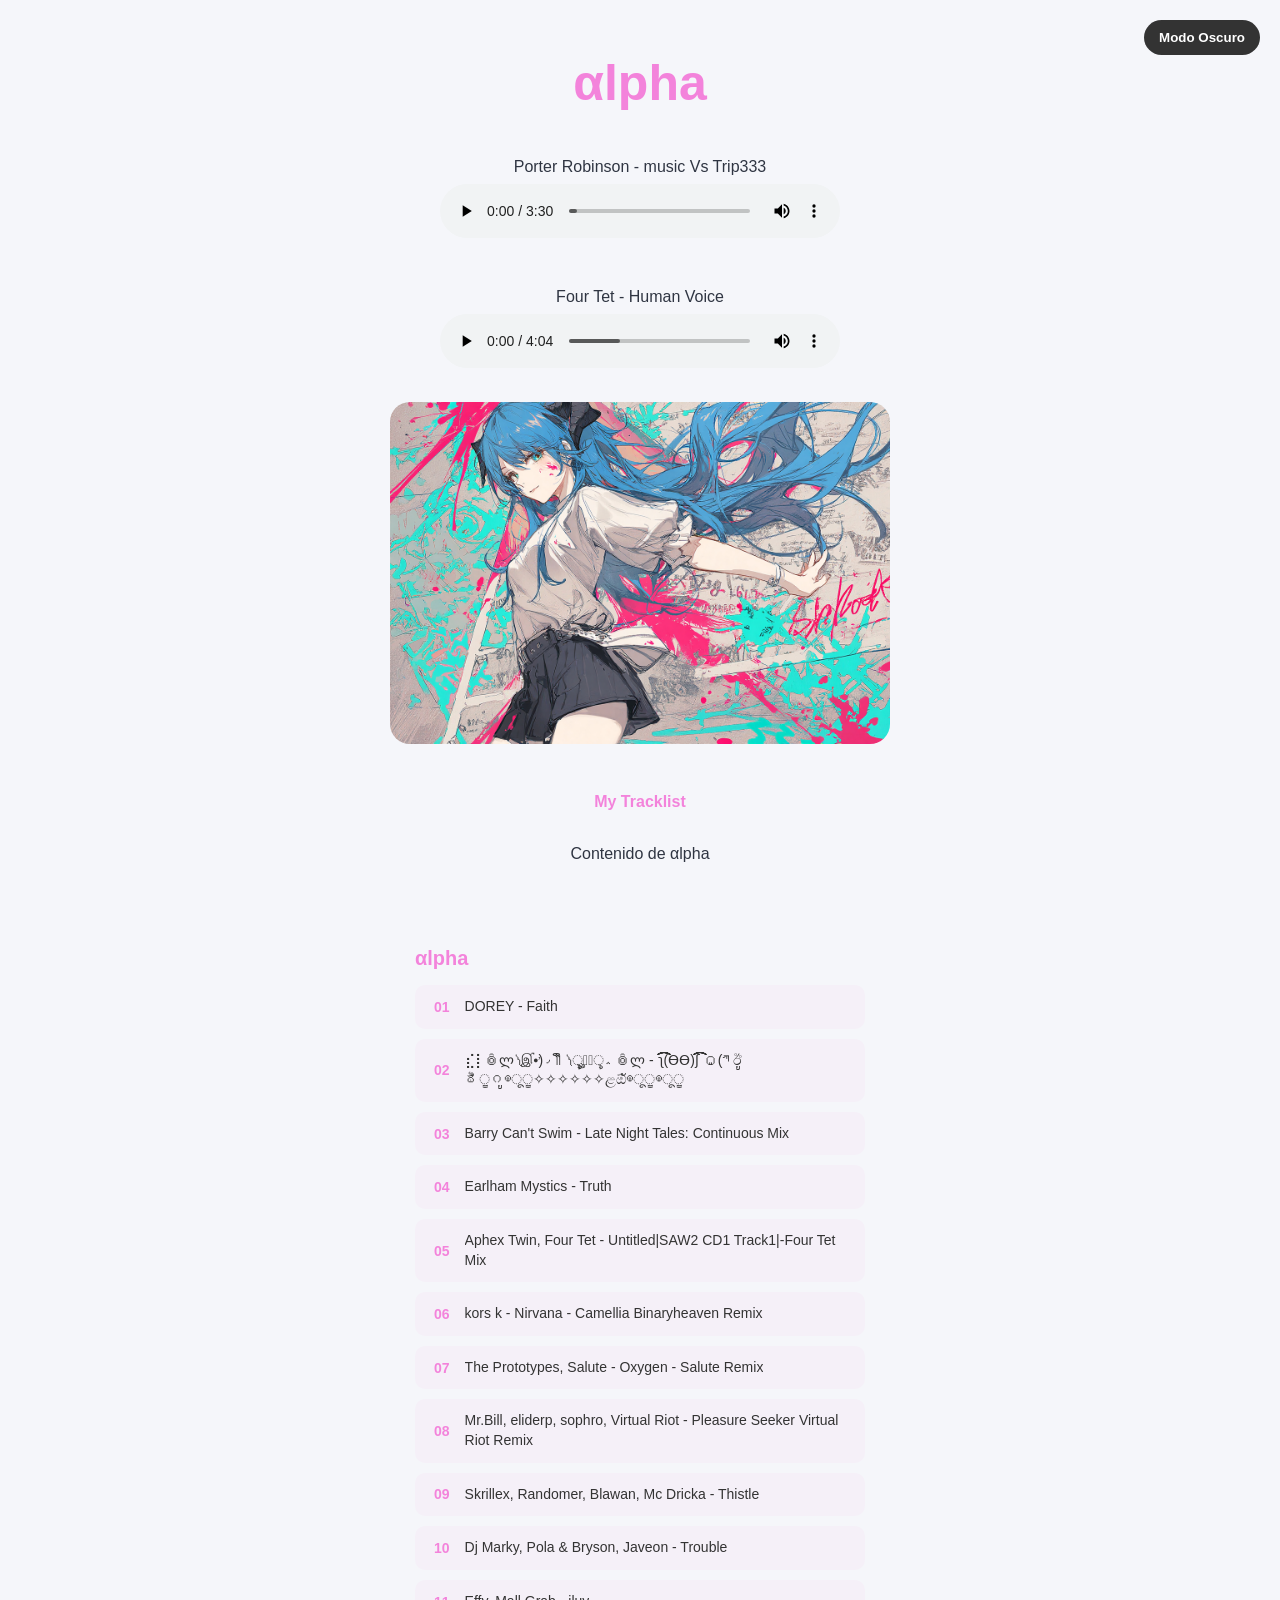
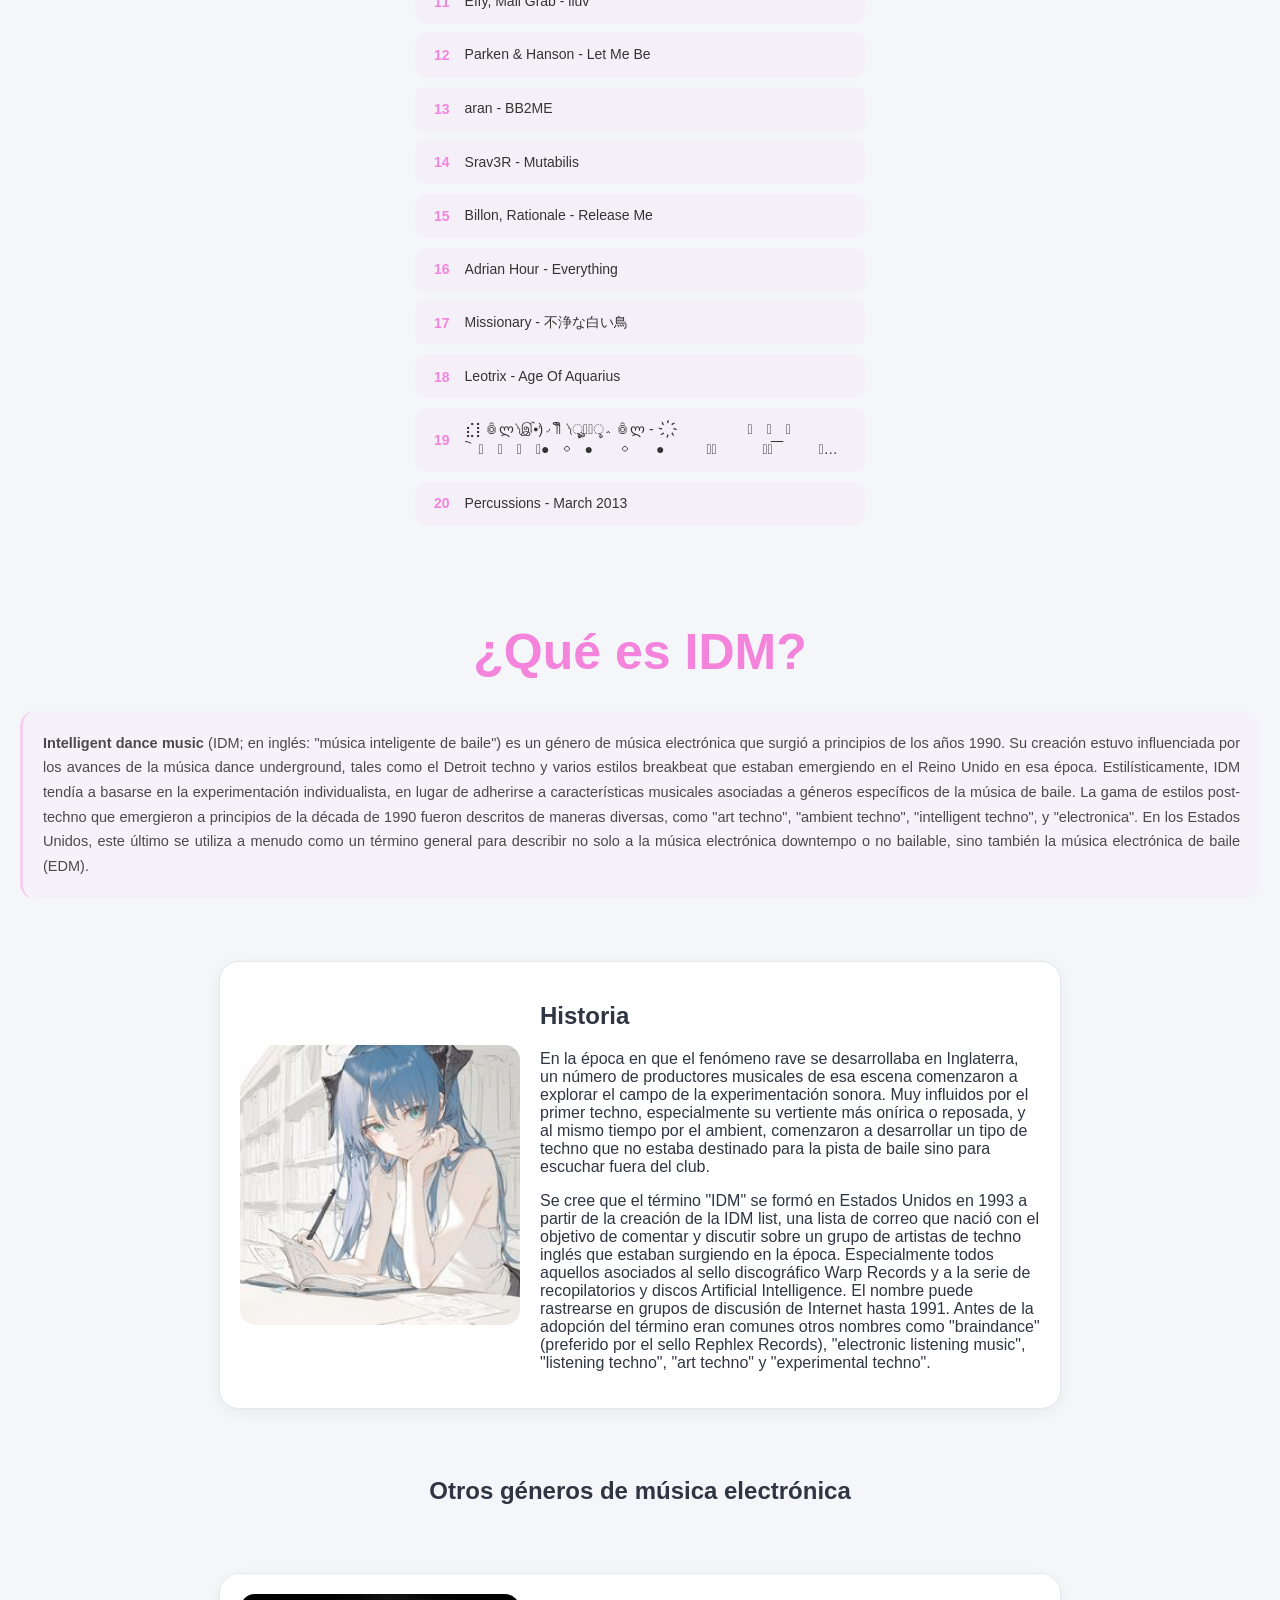
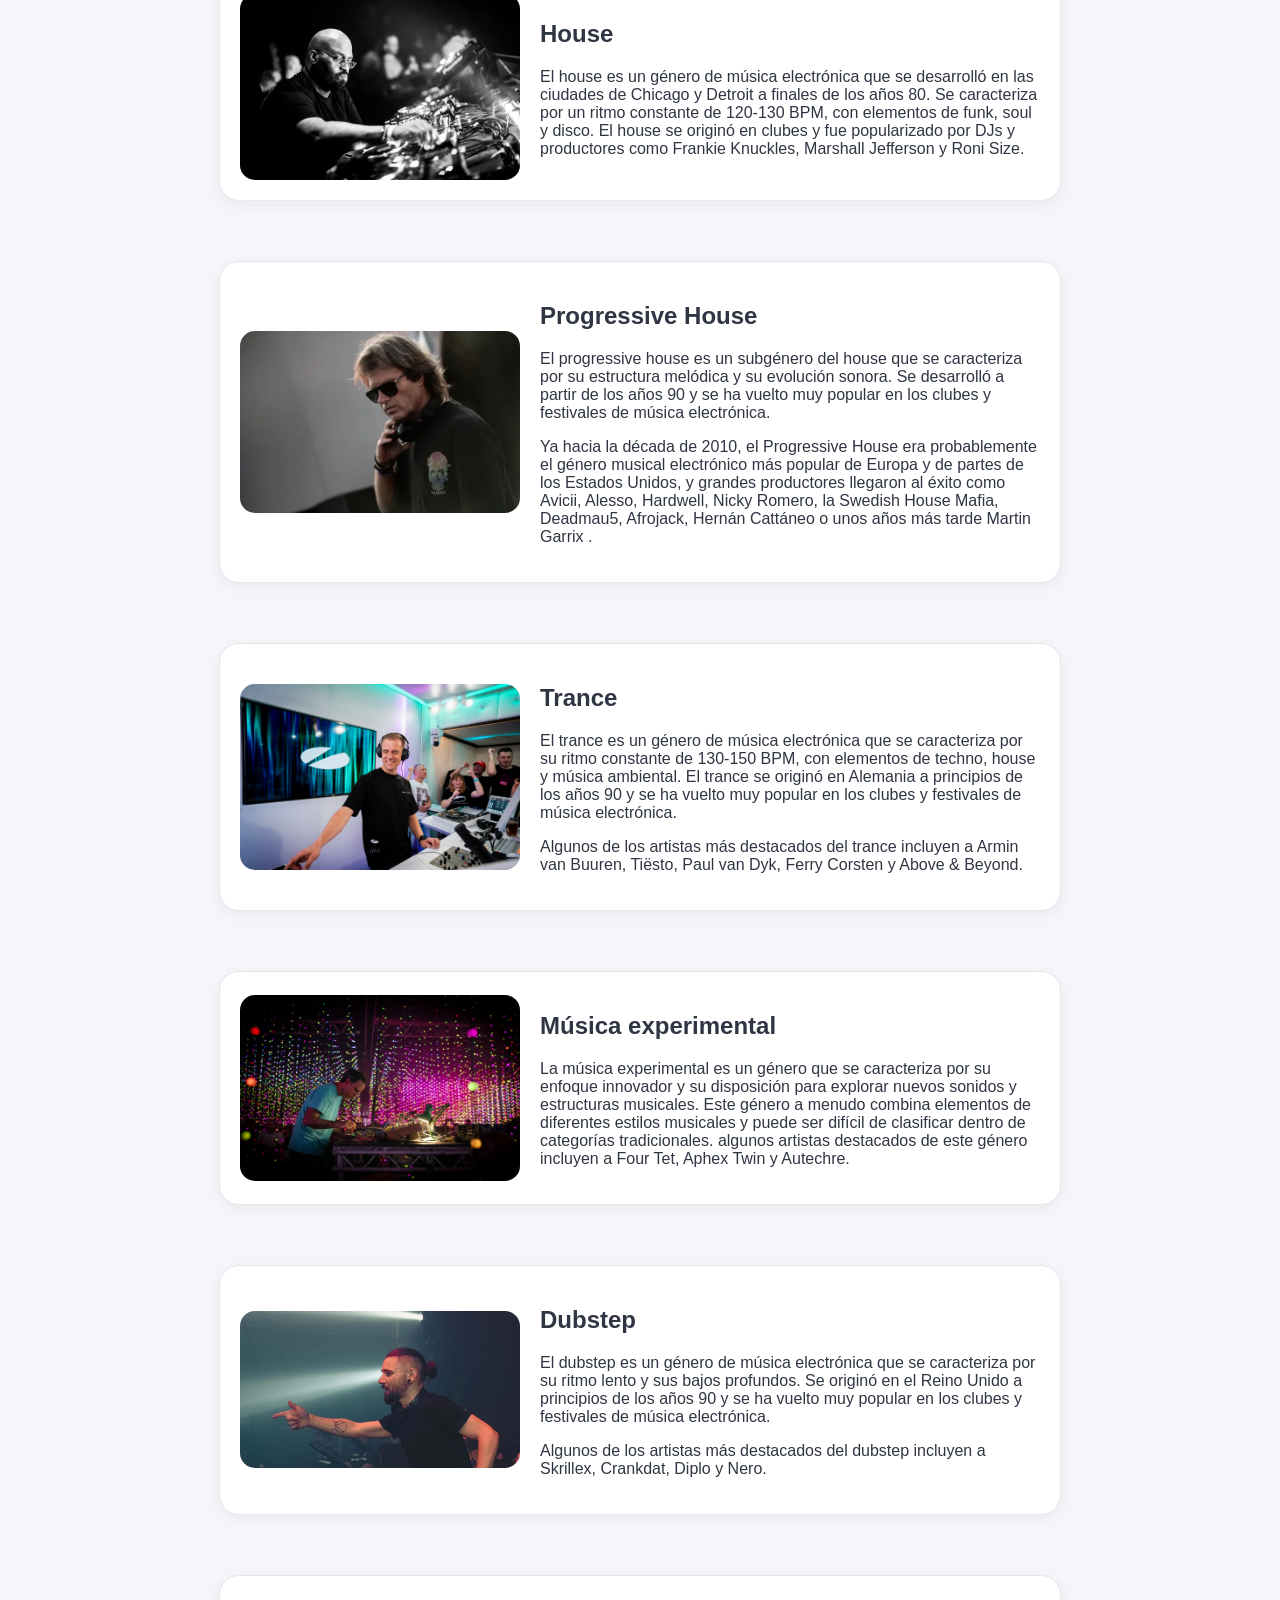
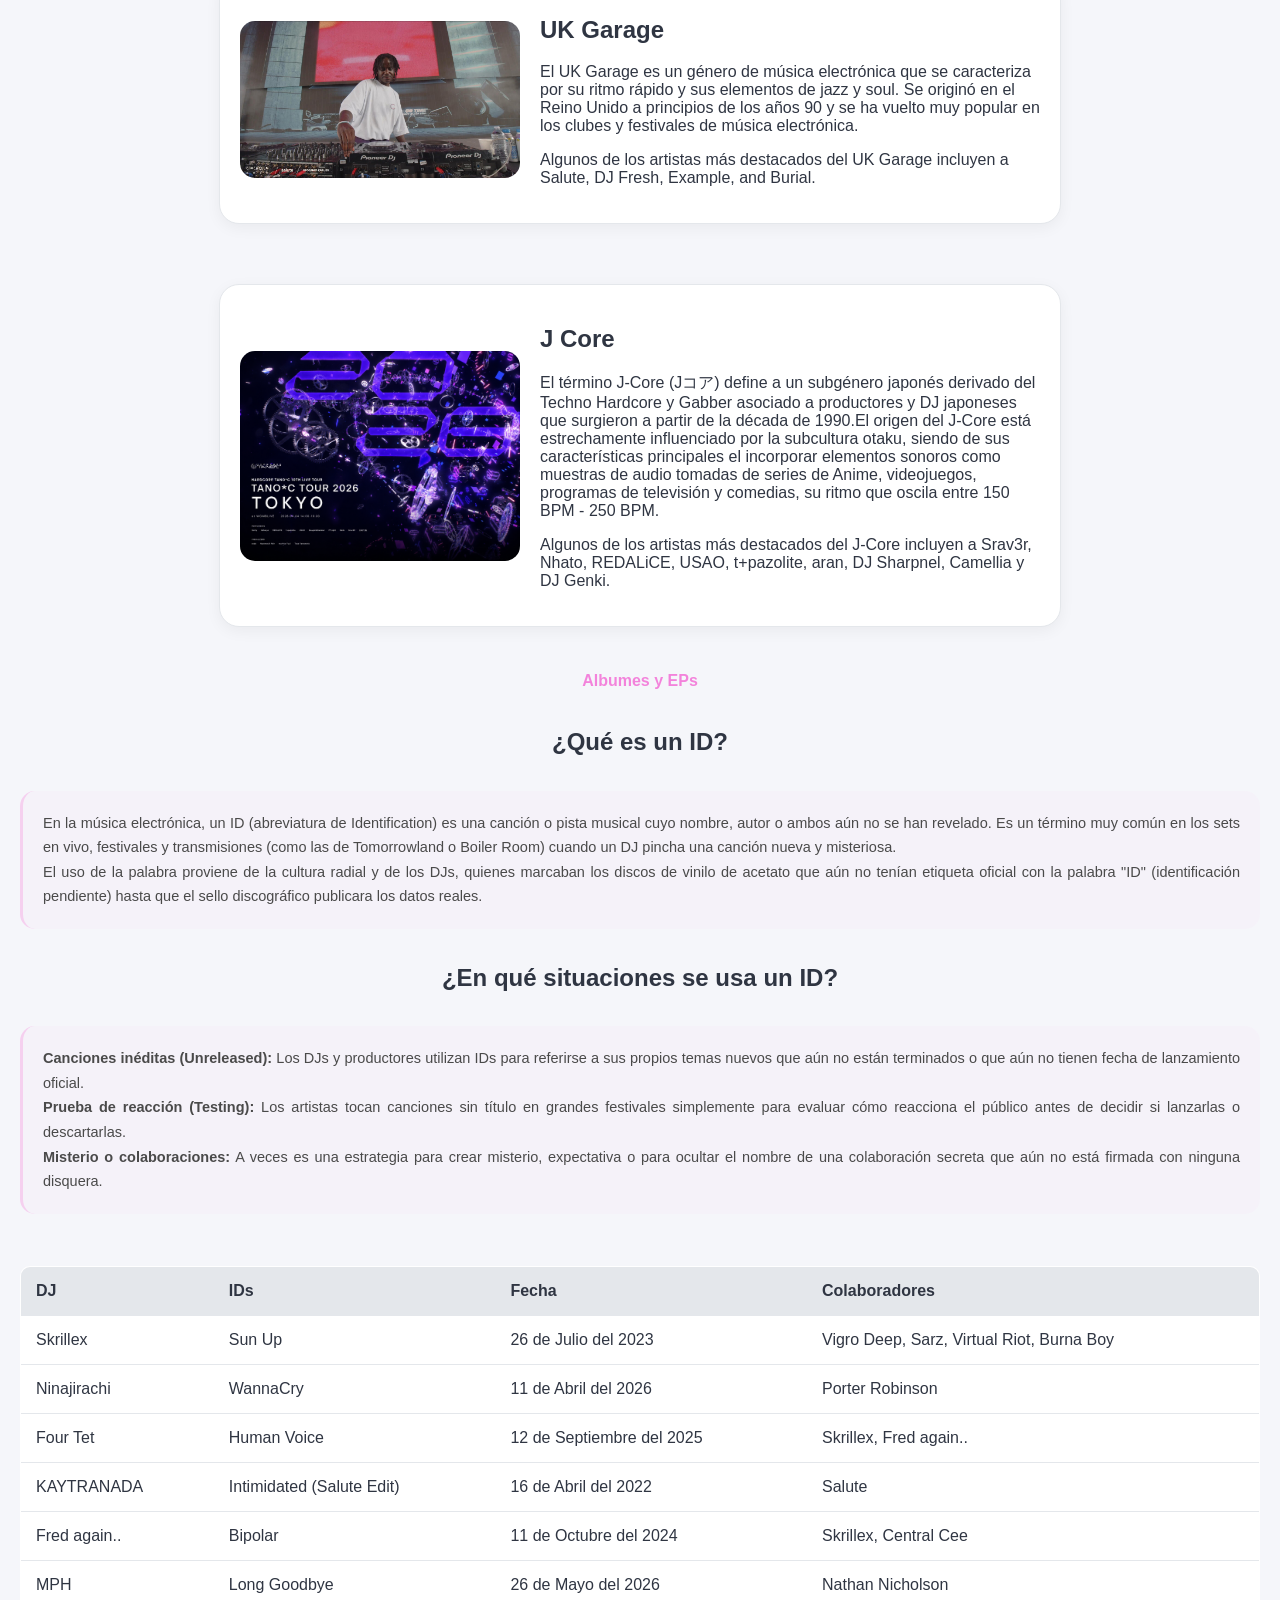
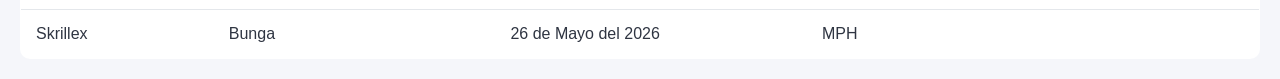
==== commit 2ab0b624: "Update index.html" ====
--- a/index.html
+++ b/index.html
@@ -381,6 +381,7 @@
 .lista-animada li:nth-child(17) { animation-delay: 1.7s; }
 .lista-animada li:nth-child(18) { animation-delay: 1.8s;}
 .lista-animada li:nth-child(19) { animation-delay: 1.9s;}
+.lista-animada li:nth-child(20) { animation-delay: 2s;}
     </style>
 </head>
 <body>
@@ -497,6 +498,10 @@
         <li>
             <span class="numero">19</span>
             <span class="titulo">⣎⡇ꉺლ༽இ•̛)ྀ◞ ༎ຶ ༽ৣৢ؞ৢ؞ؖ ꉺლ - 　҉　　　　　͡　͞　҉　　　　　͡　͞　͞　͞　҉● ࿀ ●  ࿀  ●　　　҉⃝ 　　　⃝͢ ͞　　　͘　͞⃝̕ ͢　　　　̛　⃝ 　　　̸　̡　　͢⃝̧ 　͡　͡　　̀　̧　̢⃝͜ 　 　҉　　͞　͞　⃝͞ 　͘　͞　͡⃝  ⃝҉҈҉҈҉҈҉҈҉҈҉ 　͞　͞　҉● ࿀ ●  ࿀  ●　　　҉⃝ 　　　⃝͢ ͞　　　͘　͞⃝̕ ͢　　　　̛　⃝ 　　　̸　̡　　͢⃝̧ 　͡　͡　　̀　̧　̢⃝͜ 　 　҉　　͞　͞　⃝͞ 　͘　͞　͡⃝  ⃝҉҈҉҈҉҈҉҈҉҈҉ 　͡　͞　͞　͞　҉　҉　　　　　͡　͞　͞　͞　҉● ࿀ ●  ࿀  ●　　　҉⃝ 　　　⃝͢ ͞　</span>
+        </li>
+        <li>
+            <span class="numero">20</span>
+            <span class="titulo">Percussions - March 2013</span>
         </li>
     </ul>
 </div>
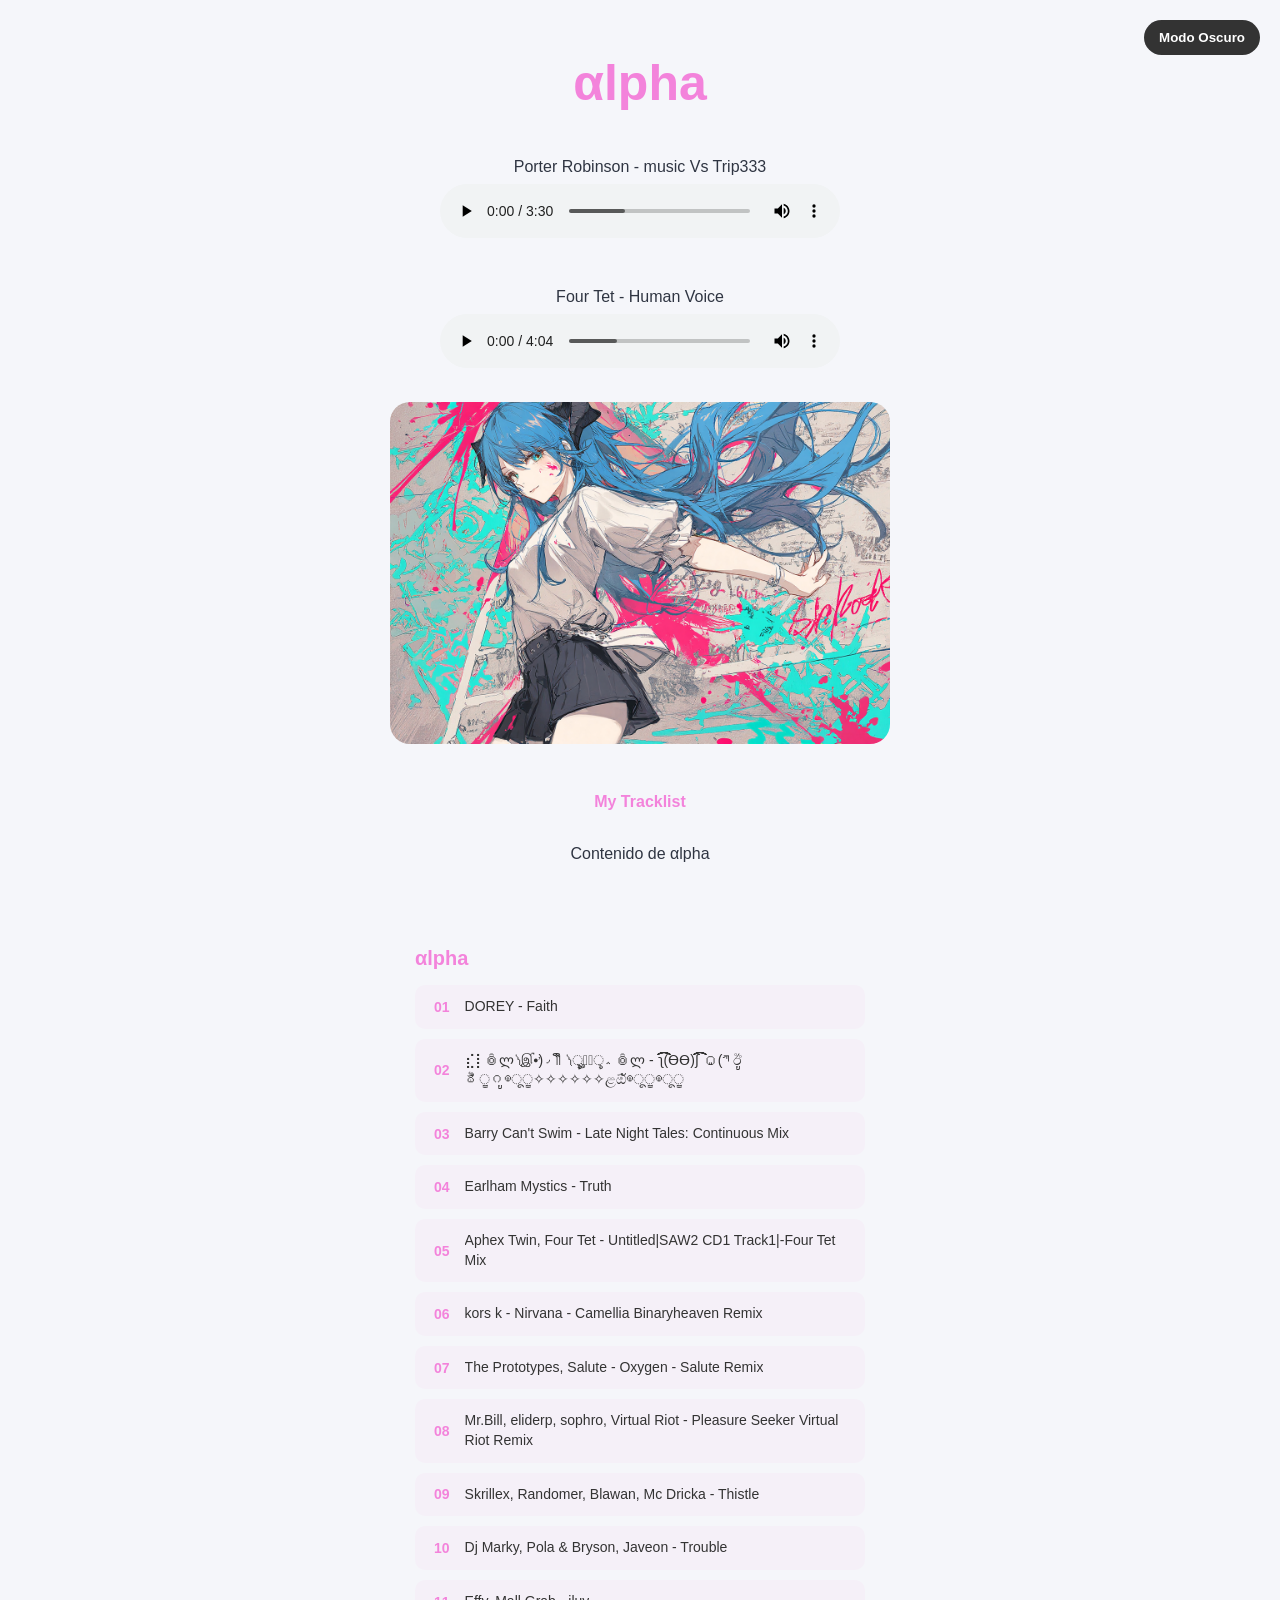
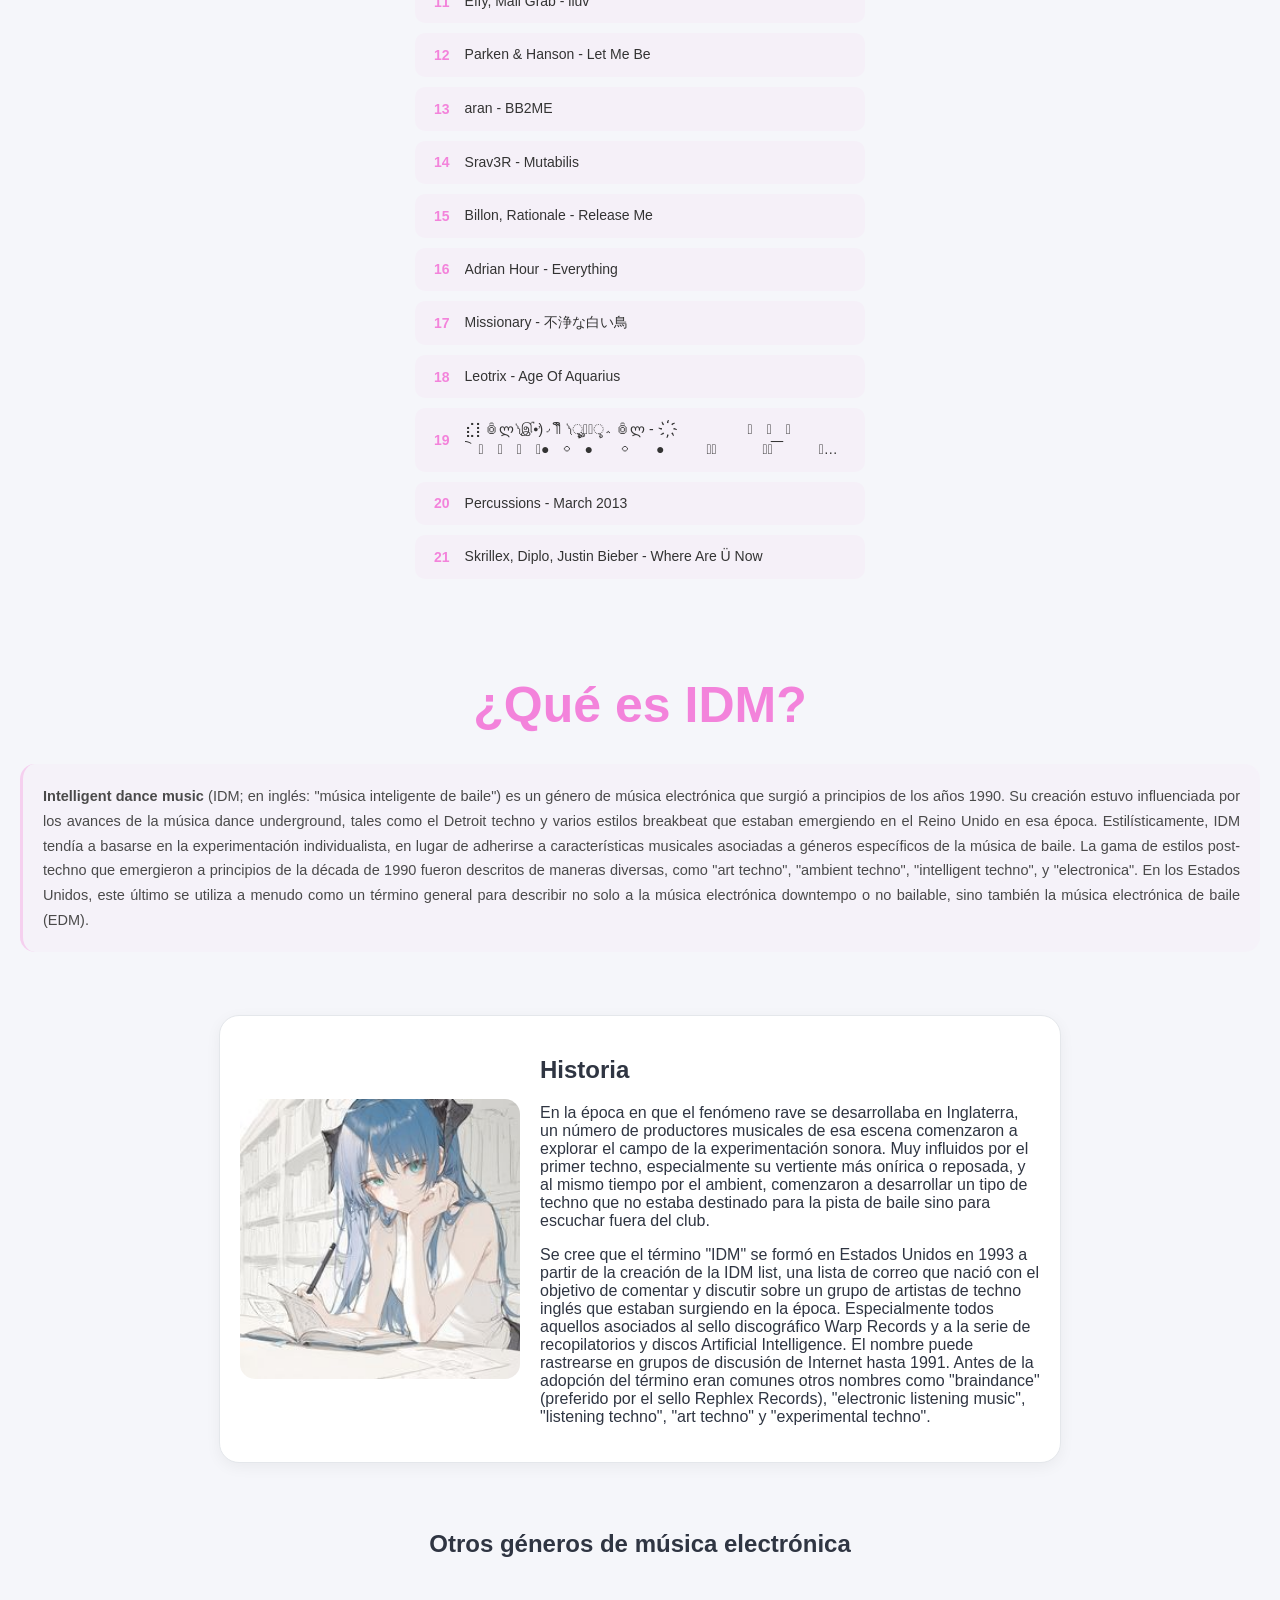
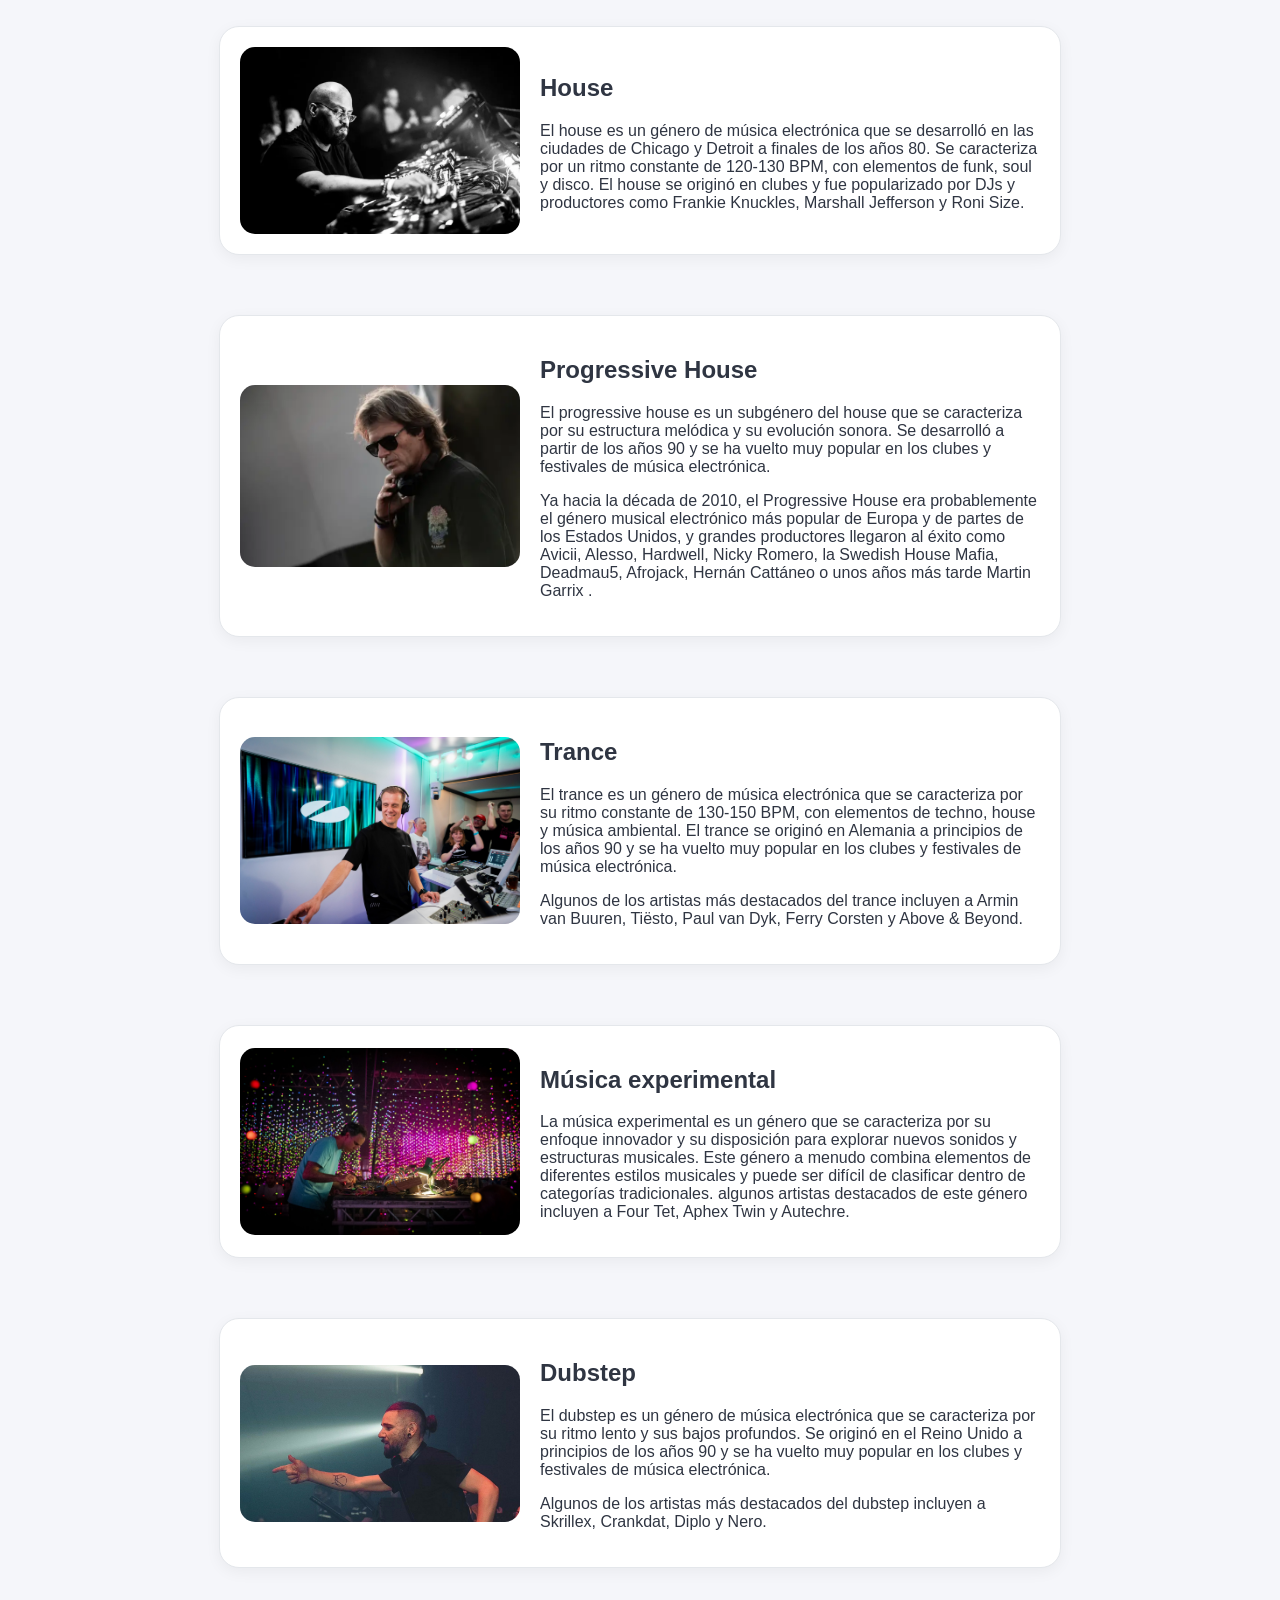
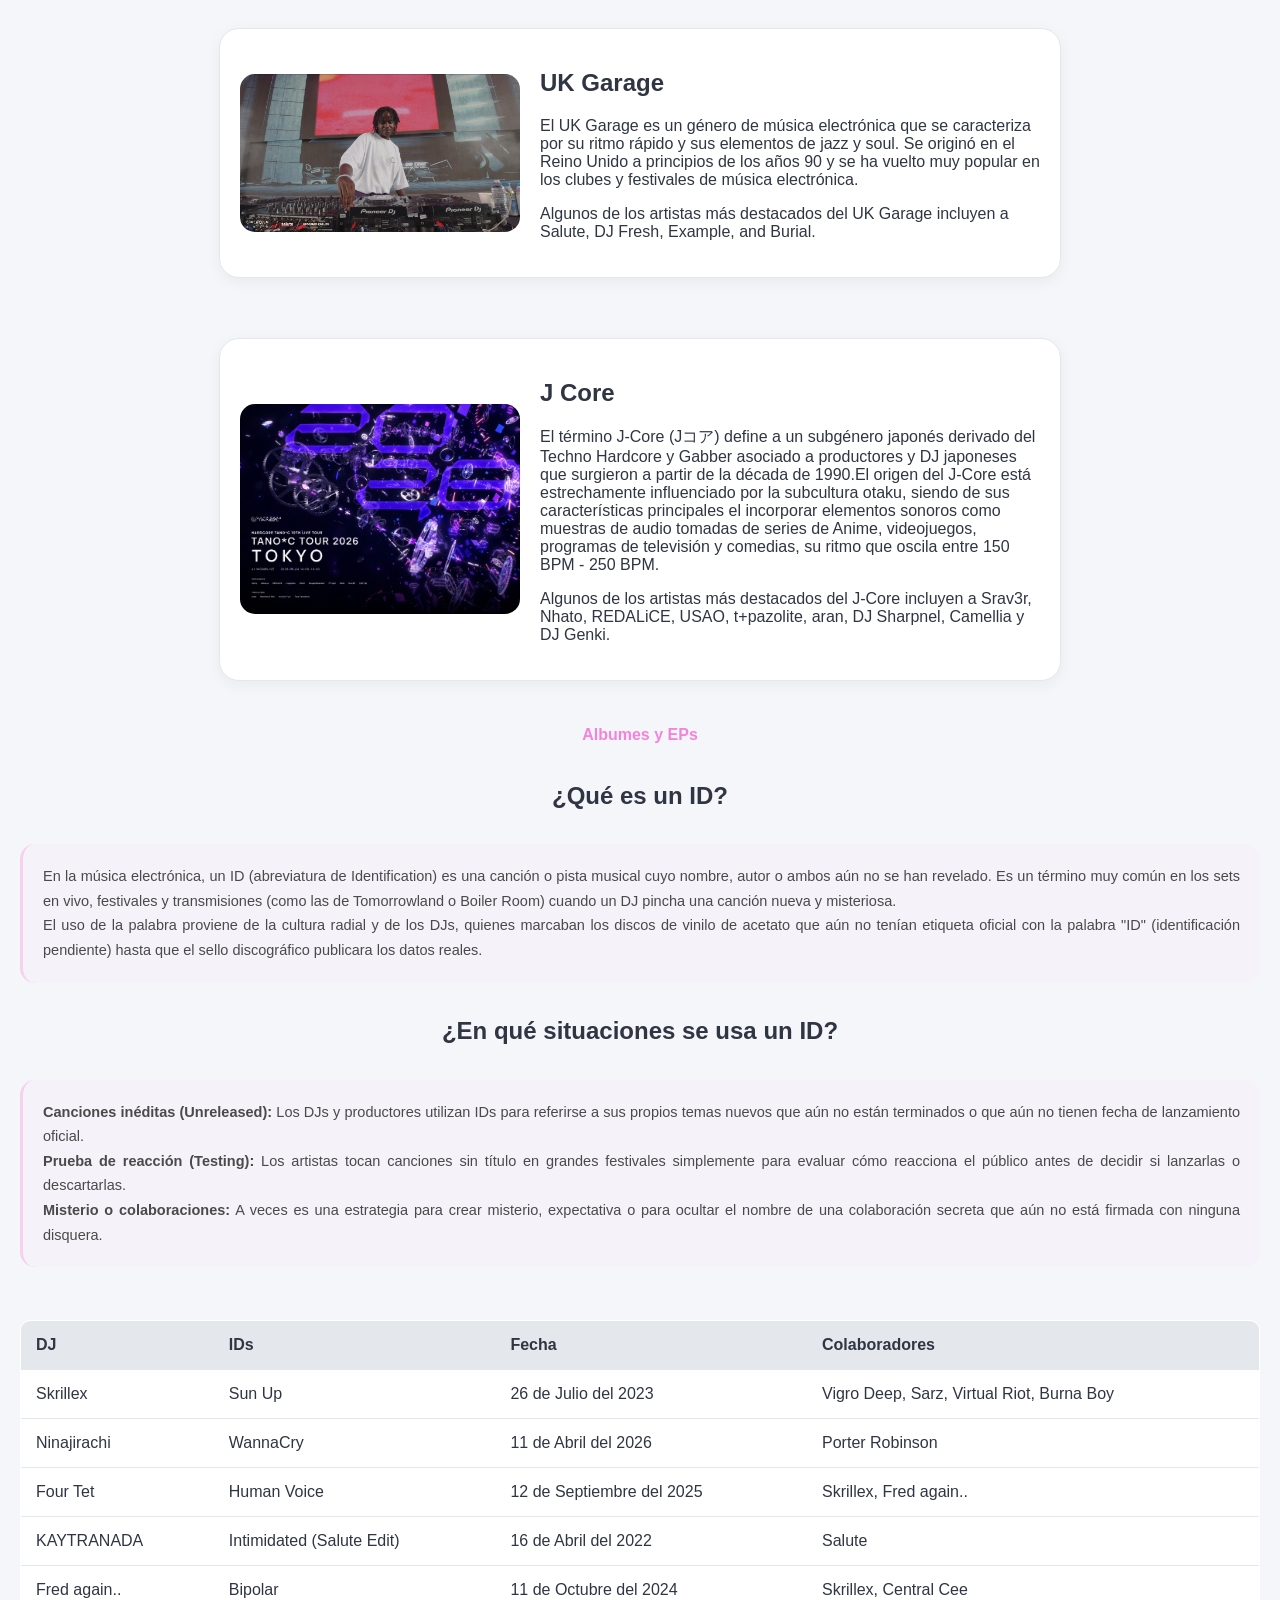
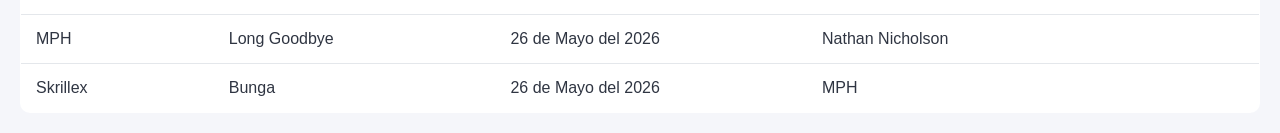
==== commit f504f263: "Update index.html" ====
--- a/index.html
+++ b/index.html
@@ -503,6 +503,10 @@
             <span class="numero">20</span>
             <span class="titulo">Percussions - March 2013</span>
         </li>
+        <li>
+            <span class="numero">21</span>
+            <span class="titulo">Skrillex, Diplo, Justin Bieber - Where Are Ü Now</span>
+        </li>
     </ul>
 </div>
 <br>
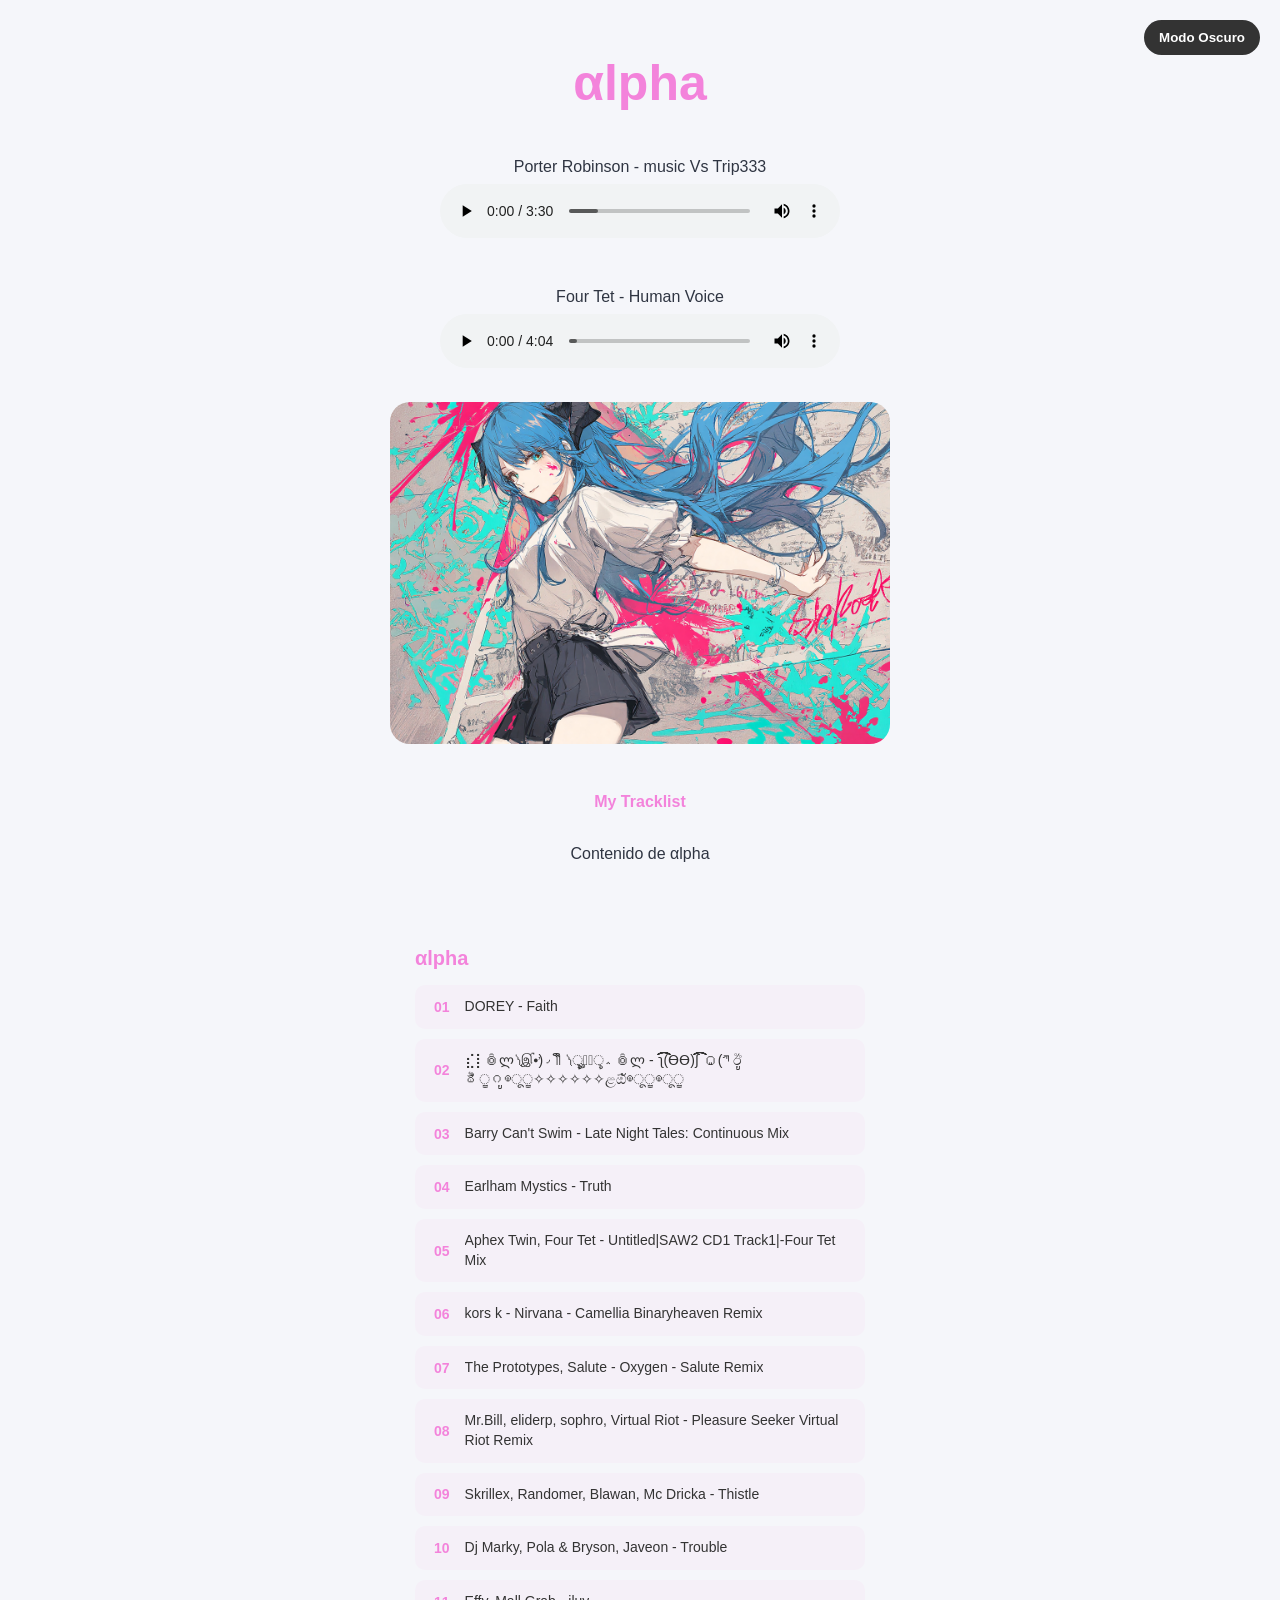
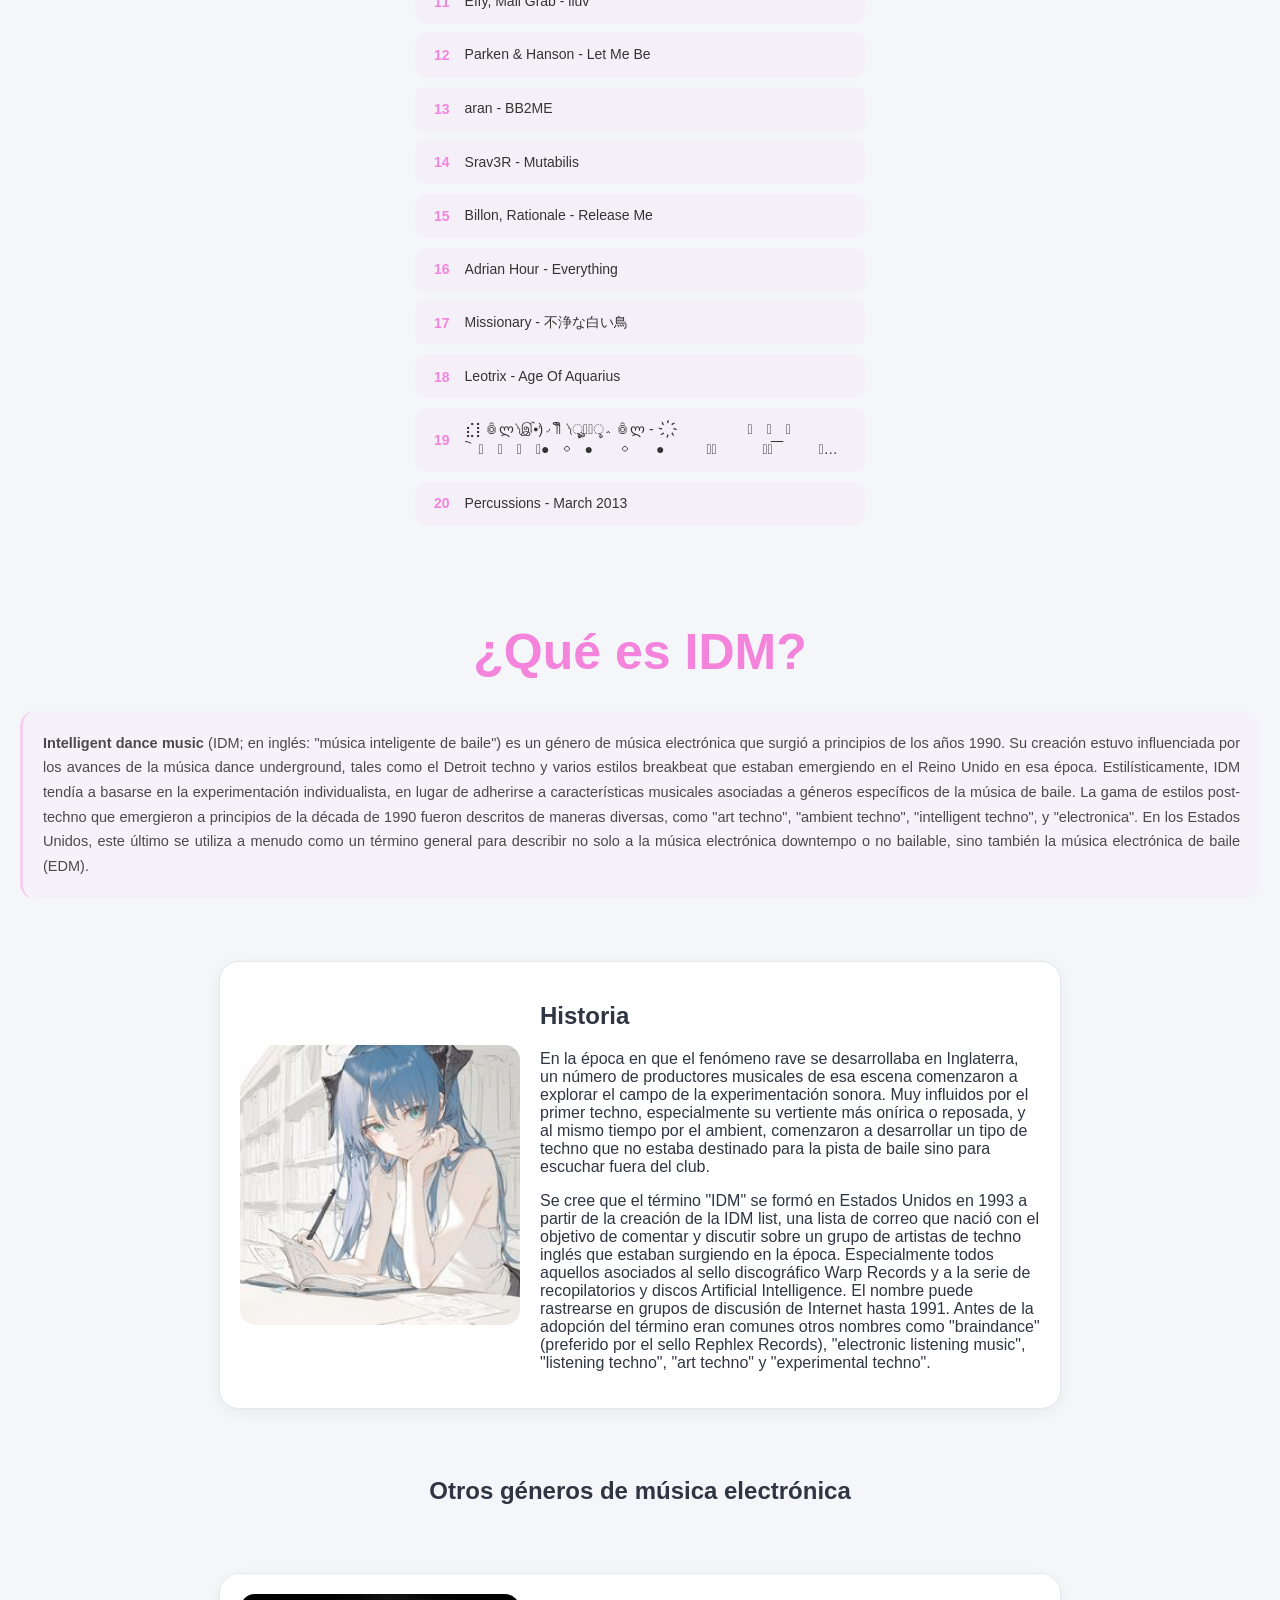
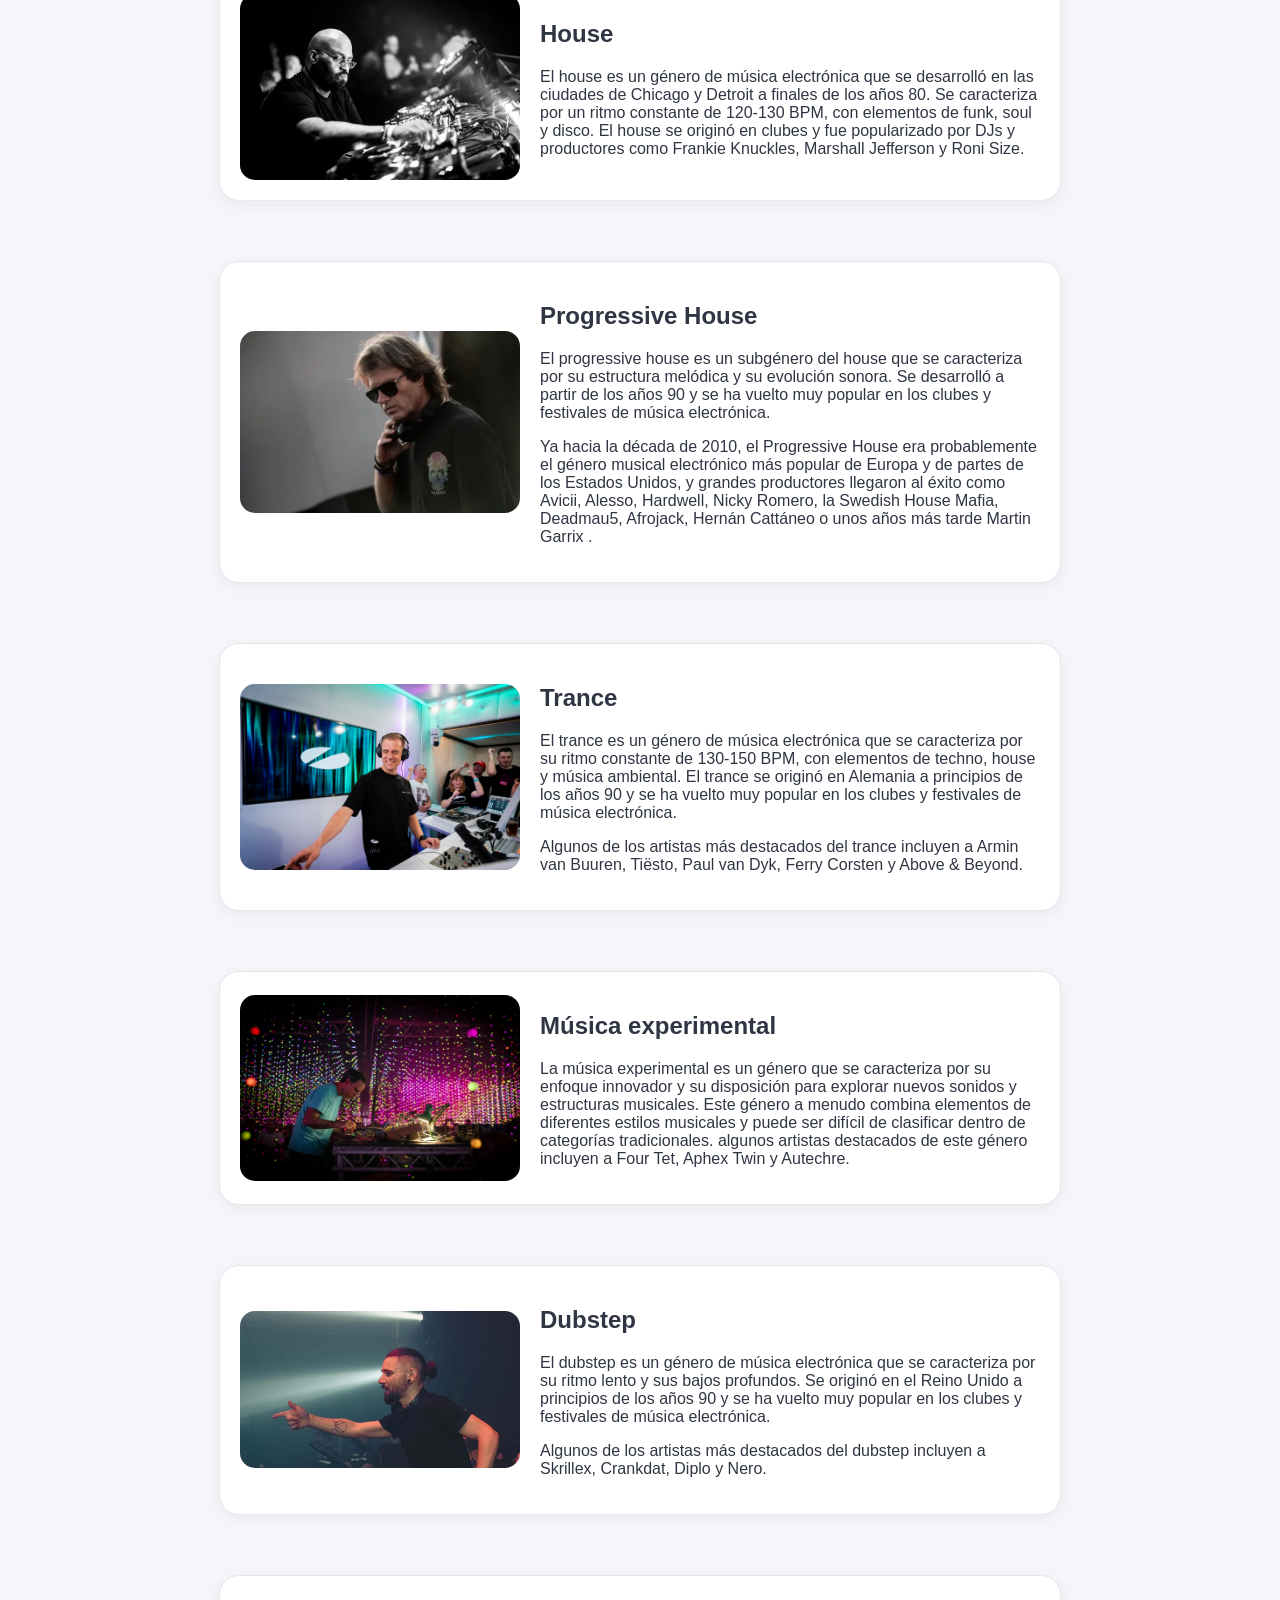
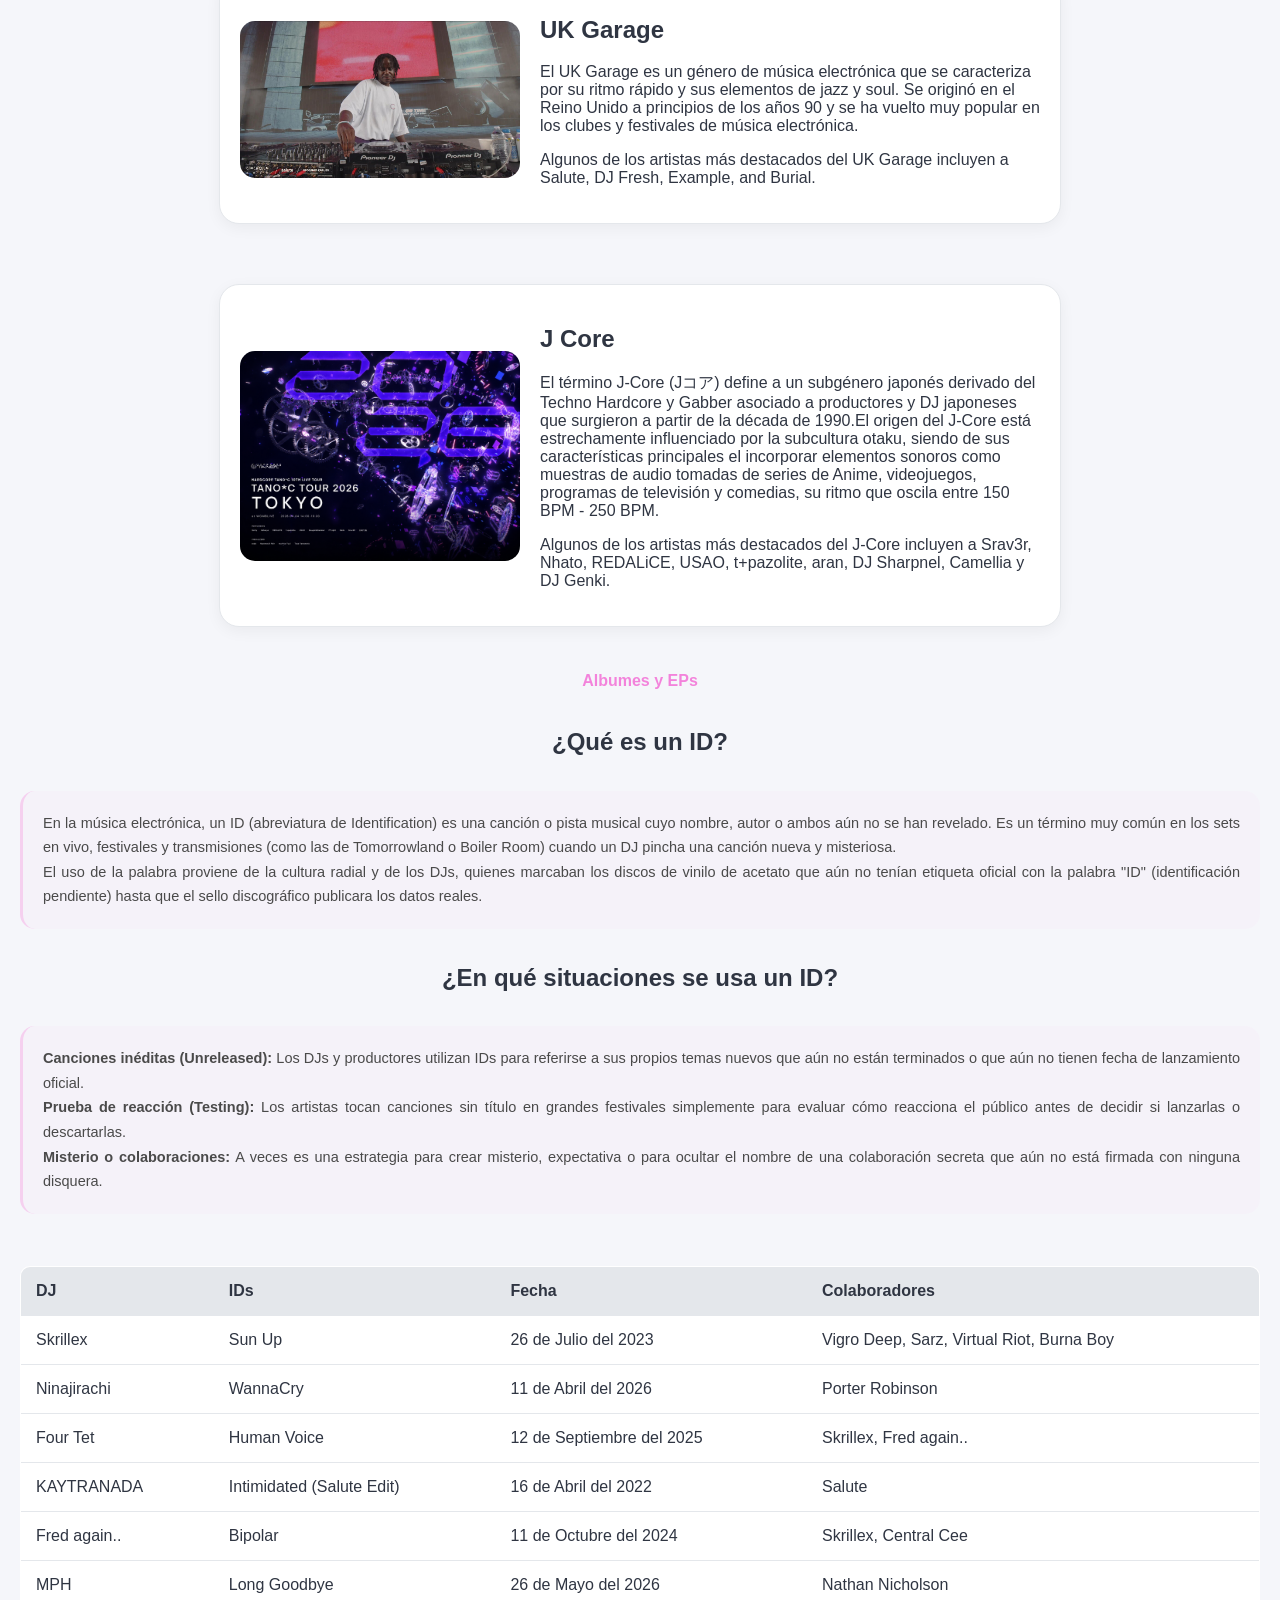
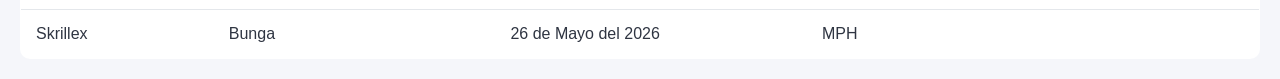
==== commit 85c779e7: "Update index.html" ====
--- a/index.html
+++ b/index.html
@@ -503,10 +503,6 @@
             <span class="numero">20</span>
             <span class="titulo">Percussions - March 2013</span>
         </li>
-        <li>
-            <span class="numero">21</span>
-            <span class="titulo">Skrillex, Diplo, Justin Bieber - Where Are Ü Now</span>
-        </li>
     </ul>
 </div>
 <br>
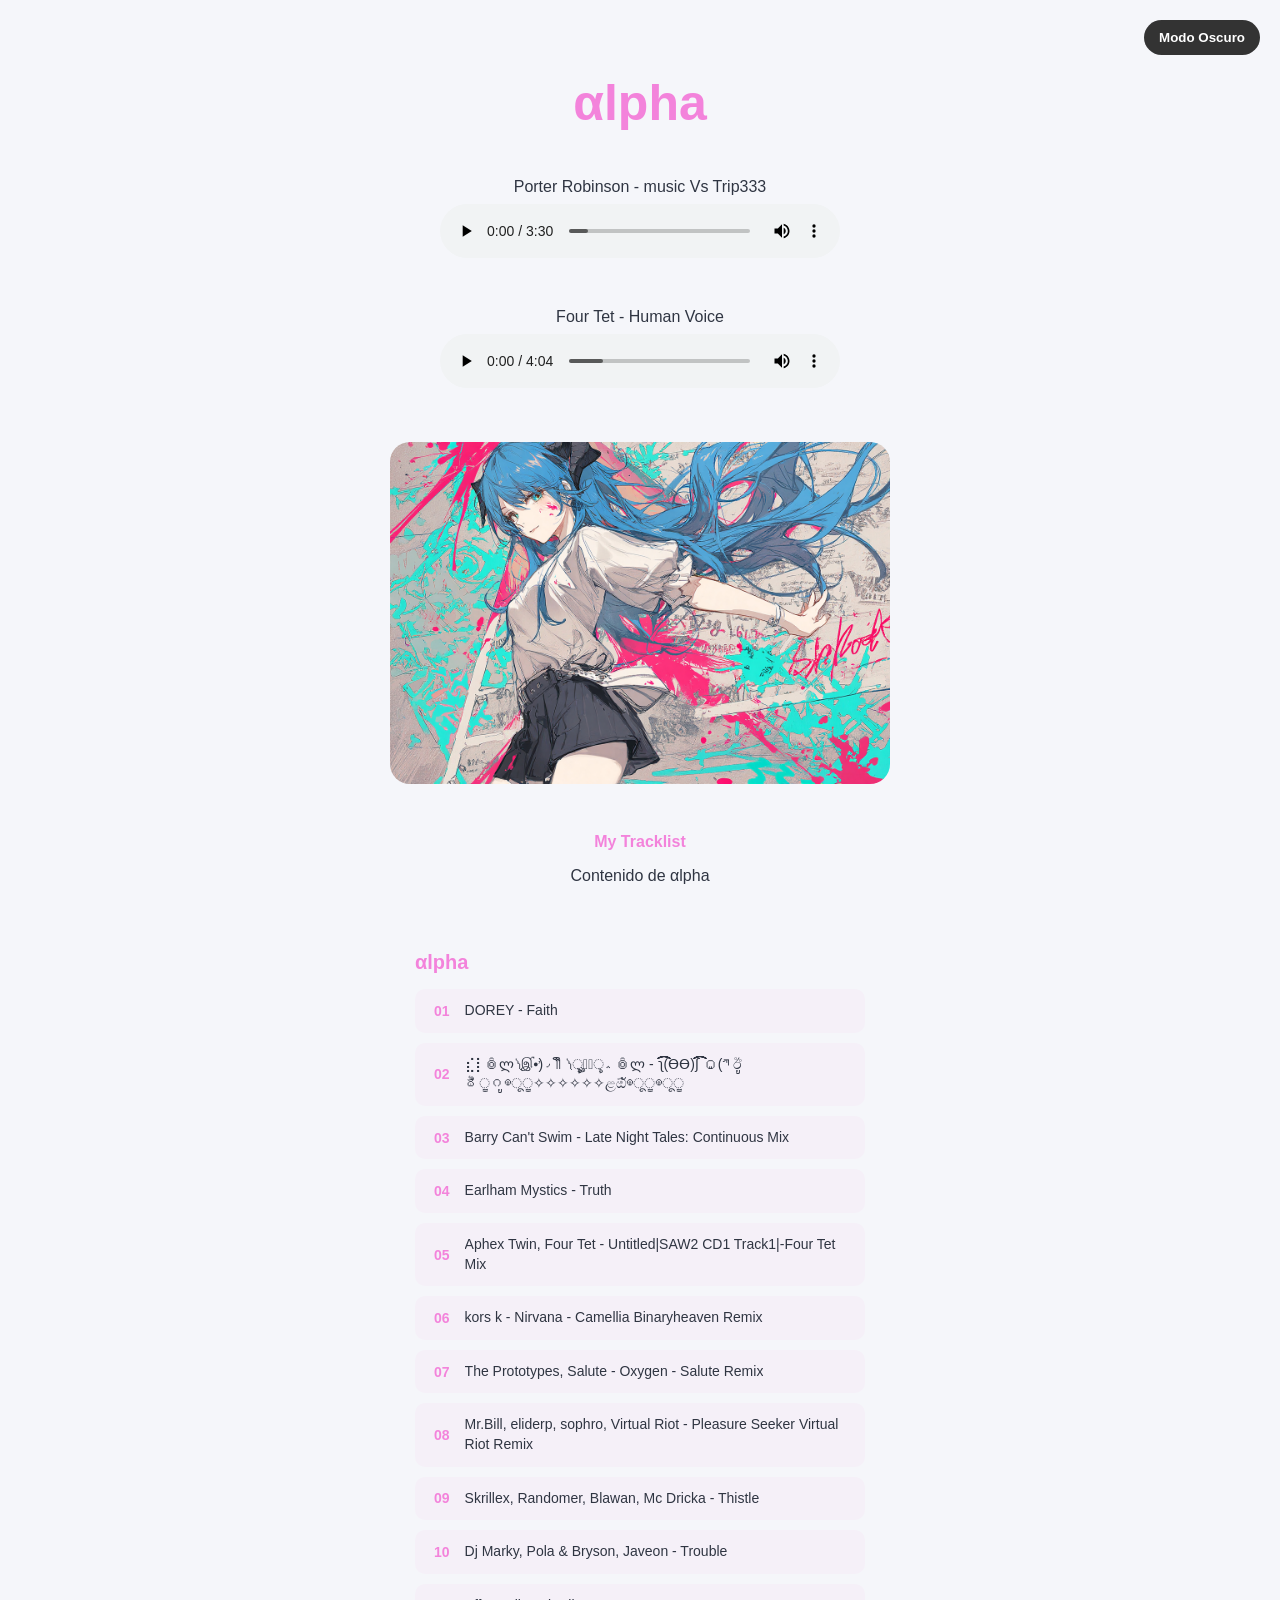
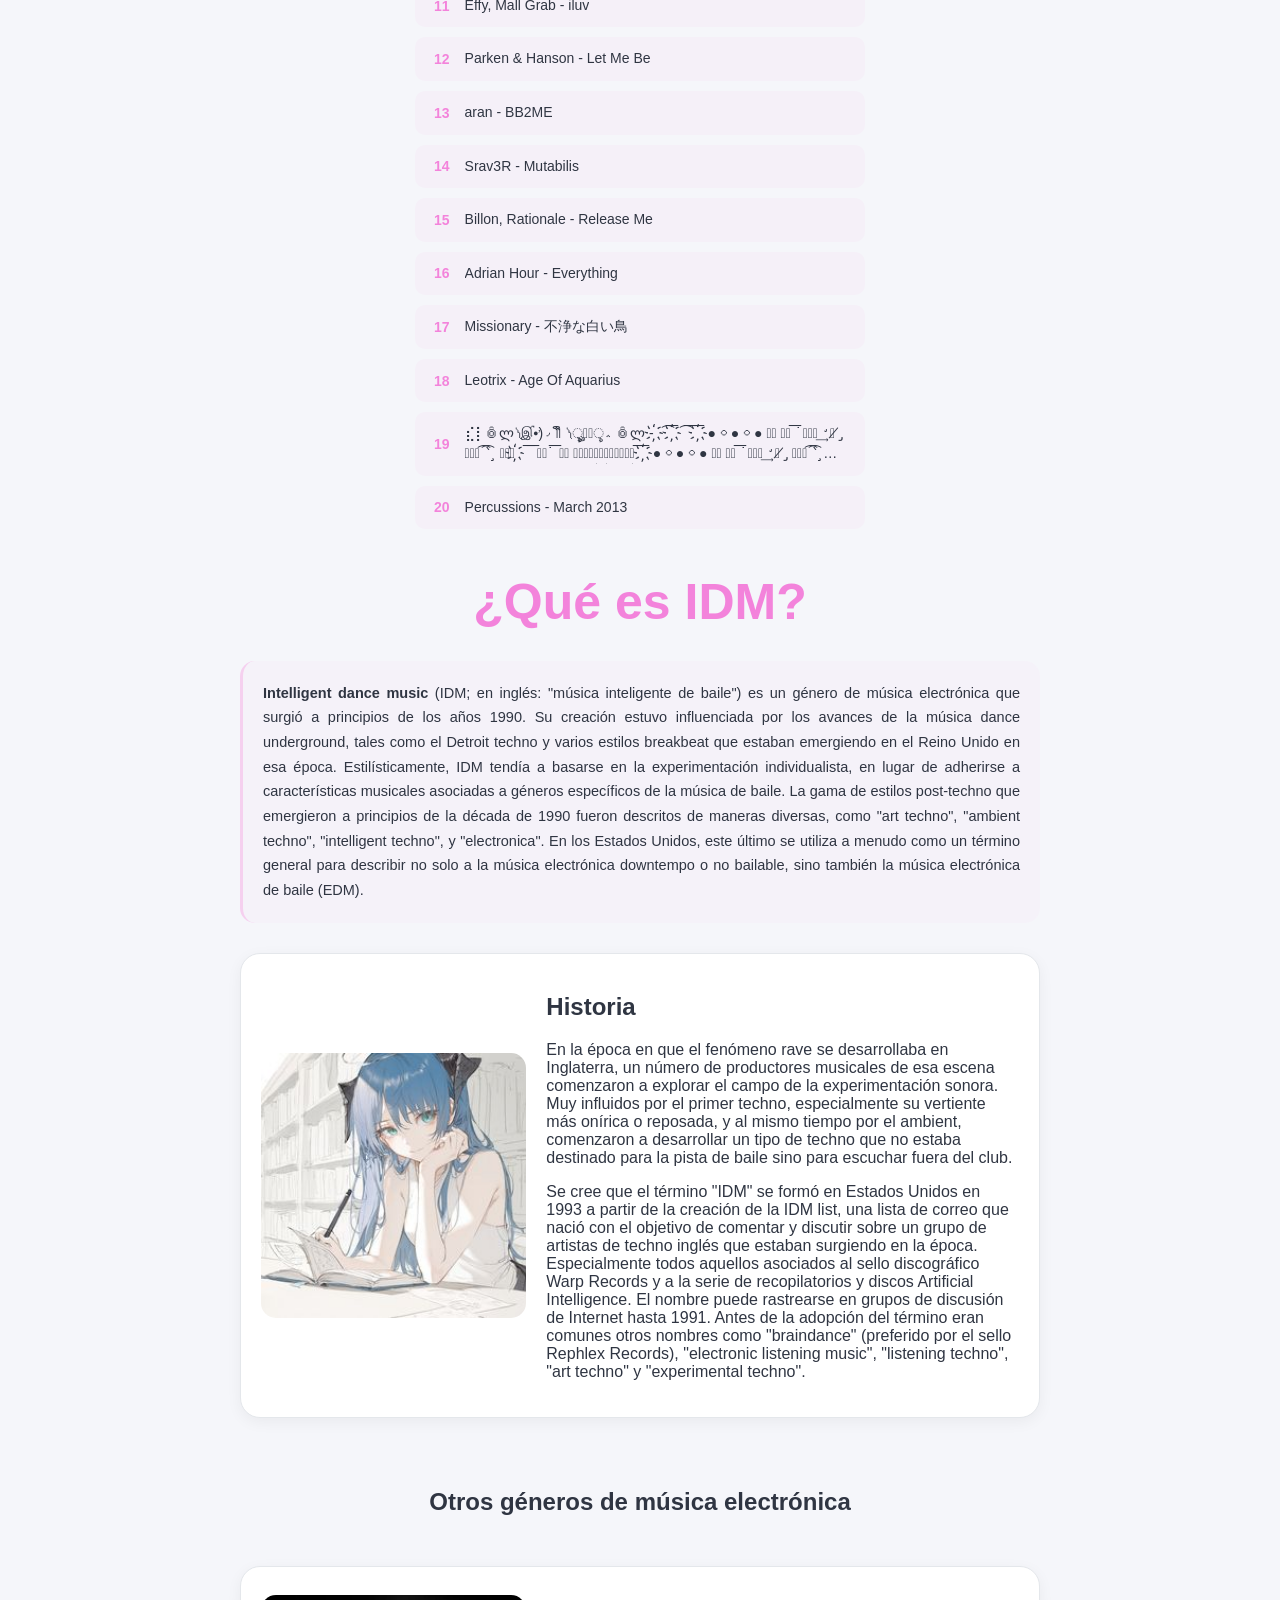
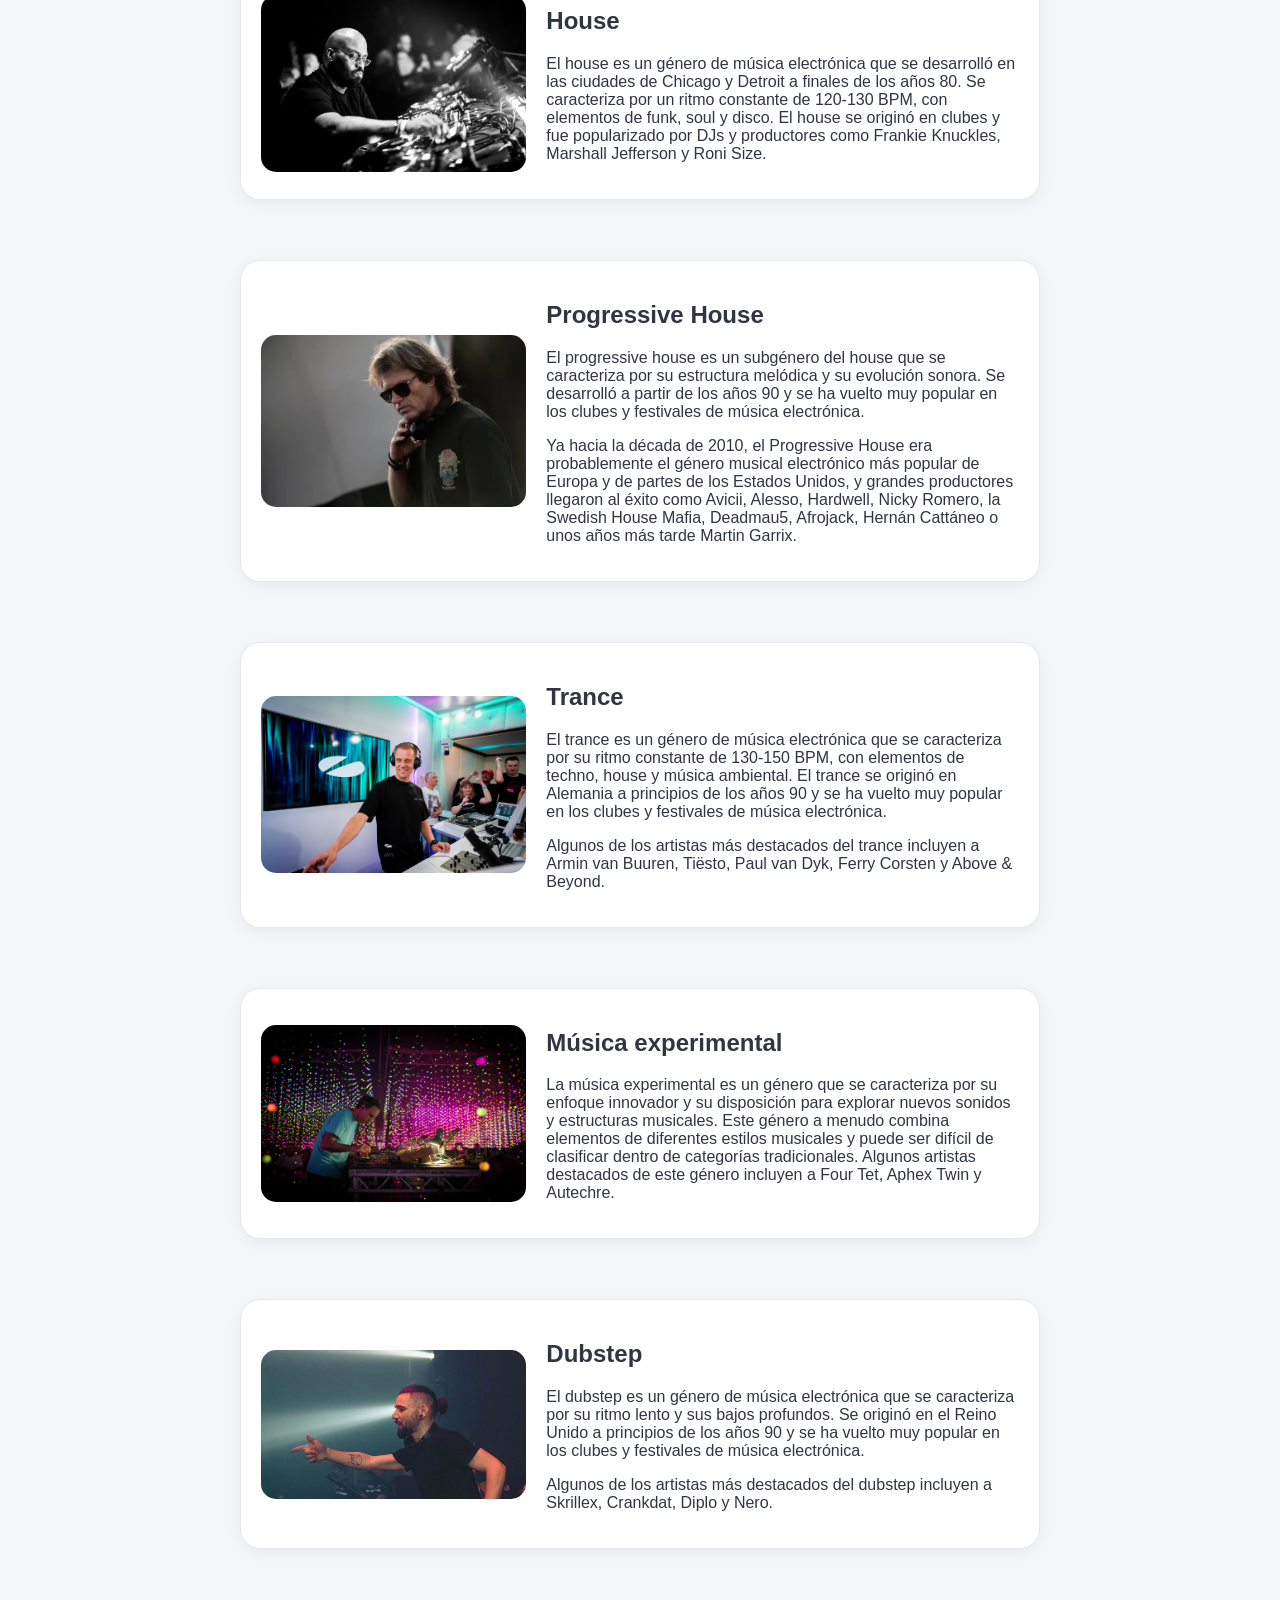
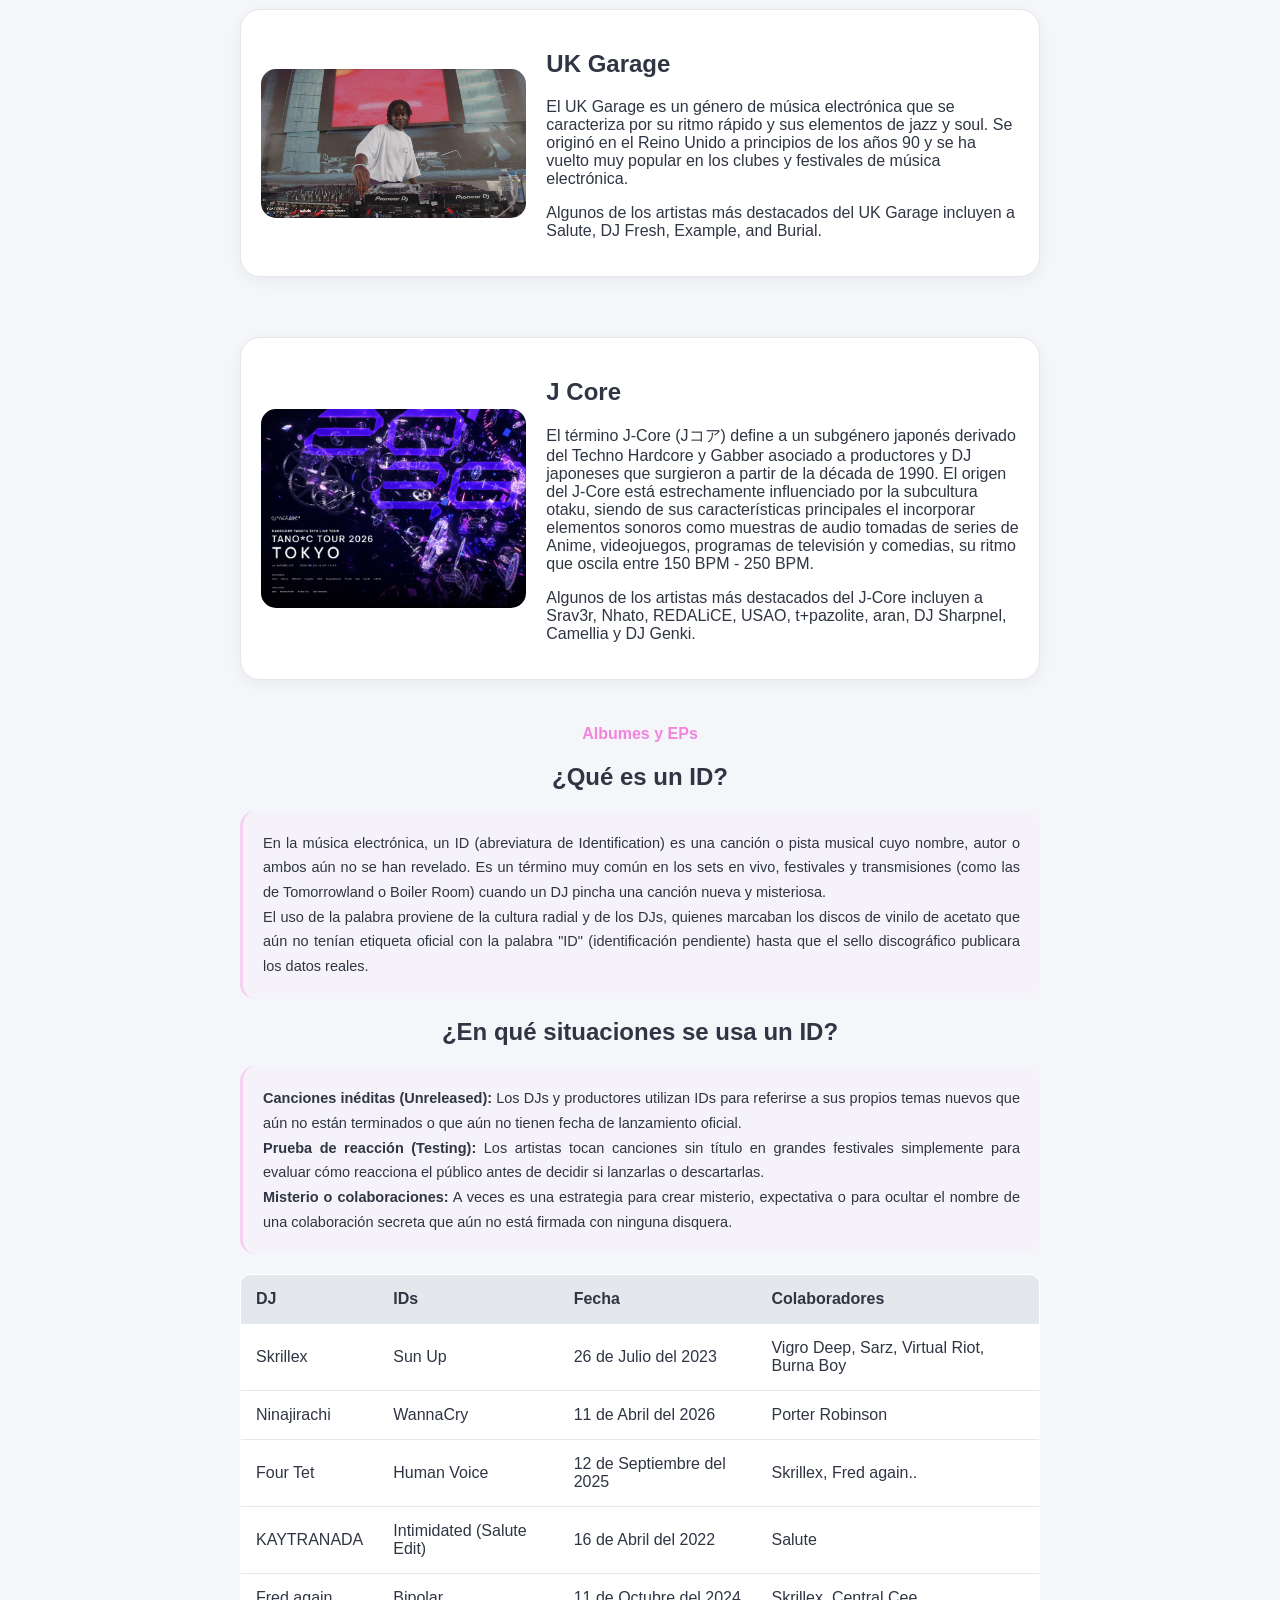
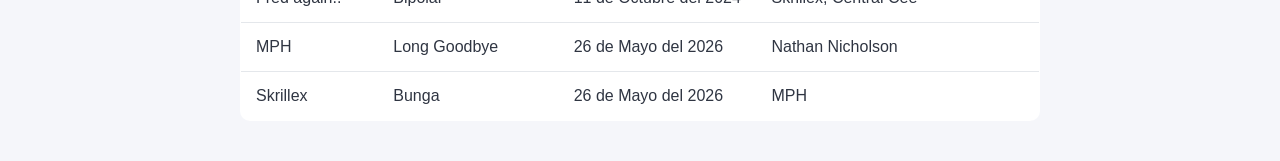
==== commit 2037b808: "Fix a index optimizacion del css" ====
--- a/index.html
+++ b/index.html
@@ -6,33 +6,55 @@
     <title>αlpha</title>
     
     <style type="text/css">
-        /* Configuración global y centrado */
+        /*Variables del modo oscuro*/
+        :root {
+            --bg-color: #f5f6fa;
+            --text-color: #2f3542;
+            --card-bg: #ffffff;
+            --border-color: #e4e7eb;
+            --accent-color: #f383db;
+            --shadow: 0 4px 15px rgba(0,0,0,0.05);
+        }
+        /*variables al activar el modo oscuro*/
+        body.dark-mode {
+            --bg-color: #121212;
+            --text-color: #ffffff;
+            --card-bg: #1e1e1e;
+            --border-color: #333333;
+            --shadow: 0 4px 15px rgba(0,0,0,0.3);
+        }
+        /*Estilos generales de la pagina*/
         body {
+            background-color: var(--bg-color);
+            color: var(--text-color);
+            font-family: sans-serif;
+            transition: background-color 0.3s, color 0.3s;
+            margin: 0;
+            padding: 40px 20px;
             display: flex;
             flex-direction: column;
-            align-items: center; /* Centra horizontalmente todo el contenido */
-            justify-content: flex-start;
+            align-items: center;
             min-height: 100vh;
-            margin: 0;
-            padding: 40px 20px;
-            font-family: sans-serif;
             box-sizing: border-box;
         }
-
+        /*titulos*/
         h1 {
             text-align: center;
-            color: rgb(243, 131, 219);
+            color: var(--accent-color);
             font-size: 50px;
             margin-bottom: 30px;
         }
 
-        /* Contenedor multimedia para agrupar música e imagen */
+        h2 {
+            color: var(--text-color);
+        }
+        /*Contenedor Multimedia Principal*/
         .contenido-container {
             display: flex;
             flex-direction: column;
             align-items: center;
-            gap: 20px; /* Espaciado uniforme entre elementos (reemplaza los <br>) */
-            max-width: 600px;
+            gap: 30px;
+            max-width: 520px;
             width: 100%;
         }
 
@@ -47,11 +69,10 @@
         }
 
         audio {
-            width: 100%; /* El reproductor se adapta al contenedor */
+            width: 100%;
             max-width: 400px;
         }
-
-        /* Ajustes de la Imagen Centrada y Más Grande */
+        /*imagenes y efectos hover*/
         .contenedor-imagen {
             display: flex;
             justify-content: center;
@@ -60,9 +81,9 @@
         }
 
         img {
-            max-width: 500px; /* Tamaño máximo más grande */
-            width: 100%;      /* Hace que sea responsiva en pantallas chicas */
-            height: auto;     /* Mantiene la proporción de la imagen sin deformarla */
+            max-width: 500px;
+            width: 100%;
+            height: auto;
             border-radius: 20px;
             transition: 0.5s;
         }
@@ -71,16 +92,14 @@
             transform: scale(1.03);
             box-shadow: 0px 0px 20px rgba(226, 37, 147, 0.5);
         }
-
-        /* Enlace inferior */
+        /*enlaces y boton modo oscuro*/
         .link-tracklist {
             margin-top: 15px;
             text-decoration: none;
-            color: rgb(243, 131, 219);
+            color: var(--accent-color);
             font-weight: bold;
         }
 
-        /* Botón de modo oscuro floating */
         .btn-modo {
             position: fixed;
             top: 20px;
@@ -96,292 +115,192 @@
             z-index: 1000;
         }
 
-        /* Estilos Modo Oscuro */
-        body.dark-mode {
-            background-color: #121212 !important;
-            color: #ffffff !important;
-        }
-
-        body.dark-mode h1, 
-        body.dark-mode h2, 
-        body.dark-mode p,
-        body.dark-mode ol,
-        body.dark-mode li,
-        body.dark-mode .link-tracklist {
-            color: #ffffff !important;
-        }
-
         body.dark-mode .btn-modo {
             background-color: #ffffff;
             color: #121212;
         }
-       :root {
-    /* Variables Modo Claro */
-    --bg-color: #f5f6fa;
-    --text-color: #2f3542;
-    --card-bg: #ffffff;
-    --border-color: #e4e7eb;
-    --accent-color: #f383db;
-    --shadow: 0 4px 15px rgba(0,0,0,0.05);
-}
-
-body.dark-mode {
-    /* Variables Modo Oscuro */
-    --bg-color: #121212;
-    --text-color: #ffffff;
-    --card-bg: #1e1e1e;
-    --border-color: #333333;
-    --shadow: 0 4px 15px rgba(0,0,0,0.3);
-}
-
-body {
-    background-color: var(--bg-color);
-    color: var(--text-color);
-    font-family: sans-serif;
-    transition: background-color 0.3s, color 0.3s;
-    margin: 0;
-    padding: 20px;
-    display: flex;
-    flex-direction: column;
-    align-items: center;
-}
-
-/* Diseño de Tarjetas (Cards) */
-.card {
-    background-color: var(--card-bg);
-    border: 1px solid var(--border-color);
-    border-radius: 20px;
-    padding: 25px;
-    margin: 20px 0;
-    max-width: 800px;
-    width: 100%;
-    box-shadow: var(--shadow);
-    display: flex;
-    gap: 20px;
-    align-items: center;
-}
-
-/* Ajuste para imagen dentro de card */
-.card img {
-    width: 35%;
-    border-radius: 15px;
-    object-fit: cover;
-}
-
-/* Responsividad para móviles */
-@media (max-width: 768px) {
-    .card { flex-direction: column; }
-    .card img { width: 100%; }
-}
-
-        /* Contenedor de la lista para romper el centrado general */
-.lista-canciones-box {
-    width: 100%;
-    max-width: 450px; /* Limita el ancho para que no se esparza por toda la pantalla */
-    margin-top: 30px;
-    text-align: left; /* Alinea el título de la lista a la izquierda */
-}
-
-.lista-canciones-box h3 {
-    color: rgb(243, 131, 219);
-    margin-bottom: 15px;
-    font-size: 20px;
-}
-
-/* Estructura de la lista limpia y desmarcada */
-.lista-animada {
-    list-style: none;
-    padding: 0;
-    margin: 0;
-}
-
-/* Diseño de cada elemento de la lista y Animación de Entrada */
-.lista-animada li {
-    display: flex;
-    align-items: center;
-    padding: 12px 15px;
-    margin-bottom: 10px;
-    background-color: rgba(243, 131, 219, 0.05); /* Un fondo sutil */
-    border-radius: 10px;
-    border-left: 4px solid transparent;
-    cursor: pointer;
-    
-    /* Transición suave para el hover */
-    transition: all 0.3s ease;
-    
-    /* Animación de entrada al cargar la página */
-    animation: aparecerLista 0.6s ease forwards;
-    opacity: 0; /* Empieza invisible y la animación la muestra */
-}
-
-/* Animación sutil al pasar el mouse por encima (Hover) */
-.lista-animada li:hover {
-    background-color: rgba(243, 131, 219, 0.15);
-    border-left-color: rgb(243, 131, 219); /* Resalta el borde izquierdo */
-    transform: translateX(8px); /* Se mueve un poco a la derecha */
-}
-
-/* Estilos para los números y títulos */
-.lista-animada .numero {
-    font-weight: bold;
-    color: rgb(243, 131, 219);
-    margin-right: 15px;
-    font-size: 14px;
-}
-
-.lista-animada .titulo {
-    font-size: 15px;
-    color: #333;
-}
-
-/* Adaptación automática de la tipografía en Modo Oscuro */
-body.dark-mode .lista-animada .titulo {
-    color: #ffffff !important;
-}
-body.dark-mode .lista-animada li {
-    background-color: rgba(255, 255, 255, 0.05);
-}
-body.dark-mode .lista-animada li:hover {
-    background-color: rgba(255, 255, 255, 0.1);
-}
-
-/* KEYFRAMES: Efecto de aparición desde abajo hacia arriba */
-@keyframes aparecerLista {
-    from {
-        opacity: 0;
-        transform: translateY(20px);
-    }
-    to {
-        opacity: 1;
-        transform: translateY(0);
-    }
-}
-.contenido-container {
-    display: flex;
-    flex-direction: column;
-    align-items: center;
-    gap: 30px; /* Un poco más de aire entre secciones */
-    max-width: 520px; /* El tamaño ideal para que las líneas de texto no cansen la vista */
-    width: 100%;
-}
-
-/* 2. Ajustamos los títulos largos dentro de la lista animada */
-.lista-animada .titulo {
-    font-size: 14px;
-    color: #333;
-    line-height: 1.4;
-    word-break: break-word; /* Si el nombre es absurdamente largo, se corta de forma limpia */
-    display: -webkit-box;
-    -webkit-line-clamp: 2; /* Máximo 2 líneas por canción si el nombre es kilométrico */
-    line-clamp: 2;
-    -webkit-box-orient: vertical;
-    overflow: hidden;
-}
-
-/* 3. Renovamos el párrafo de IDM por completo */
-.info-genero {
-    width: 100%;
-    text-align: justify;       /* Justifica el texto para bordes perfectos */
-    line-height: 1.7;          
-    font-size: 14.5px;
-    color: #4a4a4a;           
-    background-color: rgba(243, 131, 219, 0.03); /* Fondo sutil que combina con tu estética */
-    padding: 20px;             /* Espacio interno para que respire el texto */
-    border-radius: 15px;       /* Bordes redondeados a juego con tu interfaz */
-    border-left: 3px solid rgba(243, 131, 219, 0.3); /* Un detalle rosa minimalista a la izquierda */
-    box-sizing: border-box;
-}
-
-/* 4. Asegurar que el párrafo cambie correctamente en Modo Oscuro */
-body.dark-mode .info-genero {
-    color: #dddddd !important;
-    background-color: rgba(255, 255, 255, 0.03);
-    border-left-color: rgba(255, 255, 255, 0.2);
-}
-.card-container {
-    background-color: var(--card-bg, #ffffff);
-    border: 1px solid var(--border-color, #e4e7eb);
-    border-radius: 20px;
-    padding: 20px;
-    margin: 30px auto;
-    max-width: 800px;
-    box-shadow: 0 4px 15px rgba(0,0,0,0.05); /* Sombra suave */
-}
-
-.card-content {
-    display: flex;
-    flex-direction: row; /* Imagen a la izquierda, texto a la derecha */
-    gap: 20px;
-    align-items: center;
-}
-
-.card-content img {
-    width: 35%; /* La imagen ocupa el 35% del ancho */
-    border-radius: 15px;
-    object-fit: cover;
-}
-
-.card-text {
-    flex: 1; /* El texto ocupa el espacio restante */
-}
-
-/* Responsividad: Si la pantalla es pequeña, la imagen se pone arriba */
-@media (max-width: 768px) {
-    .card-content {
-        flex-direction: column;
-    }
-    .card-content img {
-        width: 100%;
-    }
-}
-/*tabla de eventos adaptada para seccion IDs */
-    .tabla-eventos {
-    width: 100%;
-    border-collapse: collapse;
-    margin-top: 20px;
-    background-color: var(--card-bg);
-    border: 1px solid var(--border-color);
-    border-radius: 10px;
-    overflow: hidden;
-}
-
-.tabla-eventos th, .tabla-eventos td {
-    padding: 15px;
-    text-align: left;
-    border-bottom: 1px solid var(--border-color);
-}
-
-.tabla-eventos th {
-    background-color: var(--border-color);
-    color: var(--text-color);
-    font-weight: bold;
-}
-
-.tabla-eventos tr:hover {
-    background-color: rgba(255, 51, 245, 0.178);
-}
-
-/* Efecto escalonado opcional (Stagger effect): Cada elemento tarda un poquito más en aparecer que el anterior */
-.lista-animada li:nth-child(1) { animation-delay: 0.1s; }
-.lista-animada li:nth-child(2) { animation-delay: 0.2s; }
-.lista-animada li:nth-child(3) { animation-delay: 0.3s; }
-.lista-animada li:nth-child(4) { animation-delay: 0.4s; }
-.lista-animada li:nth-child(5) { animation-delay: 0.5s; }
-.lista-animada li:nth-child(6) { animation-delay: 0.6s; }
-.lista-animada li:nth-child(7) { animation-delay: 0.7s; }
-.lista-animada li:nth-child(8) { animation-delay: 0.8s; }
-.lista-animada li:nth-child(9) { animation-delay: 0.9s; }
-.lista-animada li:nth-child(10) { animation-delay: 1s; }
-.lista-animada li:nth-child(11) { animation-delay: 1.1s; }
-.lista-animada li:nth-child(12) { animation-delay: 1.2s; }
-.lista-animada li:nth-child(13) { animation-delay: 1.3s; }
-.lista-animada li:nth-child(14) { animation-delay: 1.4s; }
-.lista-animada li:nth-child(15) { animation-delay: 1.5s; }
-.lista-animada li:nth-child(16) { animation-delay: 1.6s; }
-.lista-animada li:nth-child(17) { animation-delay: 1.7s; }
-.lista-animada li:nth-child(18) { animation-delay: 1.8s;}
-.lista-animada li:nth-child(19) { animation-delay: 1.9s;}
-.lista-animada li:nth-child(20) { animation-delay: 2s;}
+        /*tarjetas*/
+        .card-container {
+            background-color: var(--card-bg);
+            border: 1px solid var(--border-color);
+            border-radius: 20px;
+            padding: 20px;
+            margin: 30px auto;
+            max-width: 800px;
+            width: 100%;
+            box-shadow: var(--shadow);
+            box-sizing: border-box;
+        }
+
+        .card-content {
+            display: flex;
+            flex-direction: row;
+            gap: 20px;
+            align-items: center;
+        }
+
+        .card-content img {
+            width: 35%;
+            border-radius: 15px;
+            object-fit: cover;
+        }
+
+        .card-text {
+            flex: 1;
+        }
+        /*responsive moviles*/
+        @media (max-width: 768px) {
+            .card-content {
+                flex-direction: column;
+            }
+            .card-content img {
+                width: 100%;
+            }
+        }
+        /*lista animada de canciones*/
+        .lista-canciones-box {
+            width: 100%;
+            max-width: 450px;
+            margin-top: 30px;
+            text-align: left;
+        }
+
+        .lista-canciones-box h3 {
+            color: var(--accent-color);
+            margin-bottom: 15px;
+            font-size: 20px;
+        }
+
+        .lista-animada {
+            list-style: none;
+            padding: 0;
+            margin: 0;
+        }
+
+        .lista-animada li {
+            display: flex;
+            align-items: center;
+            padding: 12px 15px;
+            margin-bottom: 10px;
+            background-color: rgba(243, 131, 219, 0.05);
+            border-radius: 10px;
+            border-left: 4px solid transparent;
+            cursor: pointer;
+            transition: all 0.3s ease;
+            animation: aparecerLista 0.6s ease forwards;
+            opacity: 0;
+        }
+
+        body.dark-mode .lista-animada li {
+            background-color: rgba(255, 255, 255, 0.05);
+        }
+
+        .lista-animada li:hover {
+            background-color: rgba(243, 131, 219, 0.15);
+            border-left-color: var(--accent-color);
+            transform: translateX(8px);
+        }
+
+        body.dark-mode .lista-animada li:hover {
+            background-color: rgba(255, 255, 255, 0.1);
+        }
+
+        .lista-animada .numero {
+            font-weight: bold;
+            color: var(--accent-color);
+            margin-right: 15px;
+            font-size: 14px;
+        }
+
+        .lista-animada .titulo {
+            font-size: 14px;
+            color: var(--text-color);
+            line-height: 1.4;
+            word-break: break-word;
+            display: -webkit-box;
+            -webkit-line-clamp: 2;
+            line-clamp: 2;
+            -webkit-box-orient: vertical;
+            overflow: hidden;
+        }
+        /*cajas de informacion*/
+        .info-genero {
+            width: 100%;
+            max-width: 800px;
+            text-align: justify;
+            line-height: 1.7;
+            font-size: 14.5px;
+            background-color: rgba(243, 131, 219, 0.03);
+            padding: 20px;
+            border-radius: 15px;
+            border-left: 3px solid rgba(243, 131, 219, 0.3);
+            box-sizing: border-box;
+            margin: 0 auto;
+        }
+
+        body.dark-mode .info-genero {
+            background-color: rgba(255, 255, 255, 0.03);
+            border-left-color: rgba(255, 255, 255, 0.2);
+        }
+        /*tabla de eventos*/
+        .tabla-eventos {
+            width: 100%;
+            max-width: 800px;
+            border-collapse: collapse;
+            margin-top: 20px;
+            background-color: var(--card-bg);
+            border: 1px solid var(--border-color);
+            border-radius: 10px;
+            overflow: hidden;
+        }
+
+        .tabla-eventos th, .tabla-eventos td {
+            padding: 15px;
+            text-align: left;
+            border-bottom: 1px solid var(--border-color);
+        }
+
+        .tabla-eventos th {
+            background-color: var(--border-color);
+            color: var(--text-color);
+            font-weight: bold;
+        }
+
+        .tabla-eventos tr:hover {
+            background-color: rgba(255, 51, 245, 0.178);
+        }
+        /*Animaciones para la lista de canciones*/
+        @keyframes aparecerLista {
+            from {
+                opacity: 0;
+                transform: translateY(20px);
+            }
+            to {
+                opacity: 1;
+                transform: translateY(0);
+            }
+        }
+        /* Animación escalonada para cada elemento de la lista */
+        .lista-animada li:nth-child(1) { animation-delay: 0.1s; }
+        .lista-animada li:nth-child(2) { animation-delay: 0.2s; }
+        .lista-animada li:nth-child(3) { animation-delay: 0.3s; }
+        .lista-animada li:nth-child(4) { animation-delay: 0.4s; }
+        .lista-animada li:nth-child(5) { animation-delay: 0.5s; }
+        .lista-animada li:nth-child(6) { animation-delay: 0.6s; }
+        .lista-animada li:nth-child(7) { animation-delay: 0.7s; }
+        .lista-animada li:nth-child(8) { animation-delay: 0.8s; }
+        .lista-animada li:nth-child(9) { animation-delay: 0.9s; }
+        .lista-animada li:nth-child(10) { animation-delay: 1.0s; }
+        .lista-animada li:nth-child(11) { animation-delay: 1.1s; }
+        .lista-animada li:nth-child(12) { animation-delay: 1.2s; }
+        .lista-animada li:nth-child(13) { animation-delay: 1.3s; }
+        .lista-animada li:nth-child(14) { animation-delay: 1.4s; }
+        .lista-animada li:nth-child(15) { animation-delay: 1.5s; }
+        .lista-animada li:nth-child(16) { animation-delay: 1.6s; }
+        .lista-animada li:nth-child(17) { animation-delay: 1.7s; }
+        .lista-animada li:nth-child(18) { animation-delay: 1.8s; }
+        .lista-animada li:nth-child(19) { animation-delay: 1.9s; }
+        .lista-animada li:nth-child(20) { animation-delay: 2.0s; }
     </style>
 </head>
 <body>
@@ -391,7 +310,6 @@
     <h1>αlpha</h1>
 
     <div class="contenido-container">
-        
         <div class="track">
             <p>Porter Robinson - music Vs Trip333</p>
             <audio controls>
@@ -408,271 +326,202 @@
             </audio>
         </div>
 
-        <div class="contenedor-imagen-historia">
+        <div class="contenedor-imagen">
             <a href="https://open.spotify.com/playlist/2MUqraSrM1BAaL6e2HgdDQ?si=UIKpCEn9TQek_80jIk-8TQ" target="_blank">
                 <img src="imagenes_proyecto/Pixiv2.jpg" alt="Imagen 1">
             </a>
         </div>
 
         <a href="Proyecto1.html" class="link-tracklist">My Tracklist</a>
-        
     </div>
-    <br>
+
     <p>Contenido de αlpha</p>
-    <br>
+
     <div class="lista-canciones-box">
-    <h3>αlpha</h3>
-    <ul class="lista-animada">
-        <li>
-            <span class="numero">01</span>
-            <span class="titulo">DOREY - Faith</span>
-        </li>
-        <li>
-            <span class="numero">02</span>
-            <span class="titulo">⣎⡇ꉺლ༽இ•̛)ྀ◞ ༎ຶ ༽ৣৢ؞ৢ؞ؖ ꉺლ - ʅ͡͡͡͡͡͡͡͡͡͡͡(ƟӨ)ʃ͡͡͡͡͡͡͡͡͡͡ ꐑ(ཀ ඊູ ఠీੂ೧ູ࿃ूੂ✧✧✧✧✧✧ළඕั࿃ूੂ࿃ूੂ</span>
-        </li>
-        <li>
-            <span class="numero">03</span>
-            <span class="titulo">Barry Can't Swim - Late Night Tales: Continuous Mix</span>
-        </li>
-        <li>
-            <span class="numero">04</span>
-            <span class="titulo">Earlham Mystics - Truth</span>
-        </li>
-        <li>
-            <span class="numero">05</span>
-            <span class="titulo">Aphex Twin, Four Tet - Untitled|SAW2 CD1 Track1|-Four Tet Mix</span>
-        </li>
-        <li>
-            <span class="numero">06</span>
-            <span class="titulo">kors k - Nirvana - Camellia Binaryheaven Remix </span>
-        </li>
-        <li>
-            <span class="numero">07</span>
-            <span class="titulo">The Prototypes, Salute - Oxygen - Salute Remix</span>
-        </li>
-        <li>
-            <span class="numero">08</span>
-            <span class="titulo">Mr.Bill, eliderp, sophro, Virtual Riot - Pleasure Seeker Virtual Riot Remix</span>
-        </li>
-        <li>
-            <span class="numero">09</span>
-            <span class="titulo">Skrillex, Randomer, Blawan, Mc Dricka - Thistle </span>
-        </li>
-        <li>
-            <span class="numero">10</span>
-            <span class="titulo">Dj Marky, Pola & Bryson, Javeon - Trouble</span>
-        </li>
-        <li>
-            <span class="numero">11</span>
-            <span class="titulo">Effy, Mall Grab - iluv</span>
-        </li>
-        <li>
-            <span class="numero">12</span>
-            <span class="titulo">Parken & Hanson - Let Me Be</span>
-        </li>
-        <li>
-            <span class="numero">13</span>
-            <span class="titulo">aran - BB2ME</span>
-        </li>
-        <li>
-            <span class="numero">14</span>
-            <span class="titulo">Srav3R - Mutabilis</span>
-        </li>
-        <li>
-            <span class="numero">15</span>
-            <span class="titulo">Billon, Rationale - Release Me</span>
-        </li>
-        <li>
-            <span class="numero">16</span>
-            <span class="titulo">Adrian Hour - Everything</span>
-        </li>
-        <li>
-            <span class="numero">17</span>
-            <span class="titulo">Missionary - 不浄な白い鳥</span>
-        </li>
-        <li>
-            <span class="numero">18</span>
-            <span class="titulo">Leotrix - Age Of Aquarius</span>
-        </li>
-        <li>
-            <span class="numero">19</span>
-            <span class="titulo">⣎⡇ꉺლ༽இ•̛)ྀ◞ ༎ຶ ༽ৣৢ؞ৢ؞ؖ ꉺლ - 　҉　　　　　͡　͞　҉　　　　　͡　͞　͞　͞　҉● ࿀ ●  ࿀  ●　　　҉⃝ 　　　⃝͢ ͞　　　͘　͞⃝̕ ͢　　　　̛　⃝ 　　　̸　̡　　͢⃝̧ 　͡　͡　　̀　̧　̢⃝͜ 　 　҉　　͞　͞　⃝͞ 　͘　͞　͡⃝  ⃝҉҈҉҈҉҈҉҈҉҈҉ 　͞　͞　҉● ࿀ ●  ࿀  ●　　　҉⃝ 　　　⃝͢ ͞　　　͘　͞⃝̕ ͢　　　　̛　⃝ 　　　̸　̡　　͢⃝̧ 　͡　͡　　̀　̧　̢⃝͜ 　 　҉　　͞　͞　⃝͞ 　͘　͞　͡⃝  ⃝҉҈҉҈҉҈҉҈҉҈҉ 　͡　͞　͞　͞　҉　҉　　　　　͡　͞　͞　͞　҉● ࿀ ●  ࿀  ●　　　҉⃝ 　　　⃝͢ ͞　</span>
-        </li>
-        <li>
-            <span class="numero">20</span>
-            <span class="titulo">Percussions - March 2013</span>
-        </li>
-    </ul>
-</div>
-<br>
-   
-
-<br>
-<div>
-    <br>
-    <h1>¿Qué es IDM?</h1>
-    <p class="info-genero"><b>Intelligent dance music</b> (IDM; en inglés: "música inteligente de baile") es un género de música electrónica que surgió a principios de los años 1990. Su creación estuvo influenciada por los avances de la música dance underground, tales como el Detroit techno y varios estilos breakbeat que estaban emergiendo en el Reino Unido en esa época. Estilísticamente, IDM tendía a basarse en la experimentación individualista, en lugar de adherirse a características musicales asociadas a géneros específicos de la música de baile. La gama de estilos post-techno que emergieron a principios de la década de 1990 fueron descritos de maneras diversas, como "art techno", "ambient techno", "intelligent techno", y "electronica". En los Estados Unidos, este último se utiliza a menudo como un término general para describir no solo a la música electrónica downtempo o no bailable, sino también la música electrónica de baile (EDM).
-    
+        <h3>αlpha</h3>
+        <ul class="lista-animada">
+            <li><span class="numero">01</span><span class="titulo">DOREY - Faith</span></li>
+            <li><span class="numero">02</span><span class="titulo">⣎⡇ꉺლ༽இ•̛)ྀ◞ ༎ຶ ༽ৣৢ؞ৢ؞ؖ ꉺლ - ʅ͡͡͡͡͡͡͡͡͡͡͡(ƟӨ)ʃ͡͡͡͡͡͡͡͡͡͡ ꐑ(ཀ ඊູ ఠీੂ೧ູ࿃ूੂ✧✧✧✧✧✧ළඕั࿃ूੂ࿃ूੂ</span></li>
+            <li><span class="numero">03</span><span class="titulo">Barry Can't Swim - Late Night Tales: Continuous Mix</span></li>
+            <li><span class="numero">04</span><span class="titulo">Earlham Mystics - Truth</span></li>
+            <li><span class="numero">05</span><span class="titulo">Aphex Twin, Four Tet - Untitled|SAW2 CD1 Track1|-Four Tet Mix</span></li>
+            <li><span class="numero">06</span><span class="titulo">kors k - Nirvana - Camellia Binaryheaven Remix</span></li>
+            <li><span class="numero">07</span><span class="titulo">The Prototypes, Salute - Oxygen - Salute Remix</span></li>
+            <li><span class="numero">08</span><span class="titulo">Mr.Bill, eliderp, sophro, Virtual Riot - Pleasure Seeker Virtual Riot Remix</span></li>
+            <li><span class="numero">09</span><span class="titulo">Skrillex, Randomer, Blawan, Mc Dricka - Thistle</span></li>
+            <li><span class="numero">10</span><span class="titulo">Dj Marky, Pola & Bryson, Javeon - Trouble</span></li>
+            <li><span class="numero">11</span><span class="titulo">Effy, Mall Grab - iluv</span></li>
+            <li><span class="numero">12</span><span class="titulo">Parken & Hanson - Let Me Be</span></li>
+            <li><span class="numero">13</span><span class="titulo">aran - BB2ME</span></li>
+            <li><span class="numero">14</span><span class="titulo">Srav3R - Mutabilis</span></li>
+            <li><span class="numero">15</span><span class="titulo">Billon, Rationale - Release Me</span></li>
+            <li><span class="numero">16</span><span class="titulo">Adrian Hour - Everything</span></li>
+            <li><span class="numero">17</span><span class="titulo">Missionary - 不浄な白い鳥</span></li>
+            <li><span class="numero">18</span><span class="titulo">Leotrix - Age Of Aquarius</span></li>
+            <li><span class="numero">19</span><span class="titulo">⣎⡇ꉺლ༽இ•̛)ྀ◞ ༎ຶ ༽ৣৢ؞ৢ؞ؖ ꉺლ -  ҉     ͡ ͞ ҉     ͡ ͞ ͞ ͞ ҉● ࿀ ●  ࿀  ●   ҉⃝    ⃝͢ ͞   ͘ ͞⃝̕ ͢    ̛ ⃝    ̸ ̡  ͢⃝̧  ͡ ͡  ̀ ̧ ̢⃝͜    ҉  ͞ ͞ ⃝͞  ͘ ͞ ͡⃝  ⃝҉҈҉҈҉҈҉҈҉҈҉  ͞ ͞ ҉● ࿀ ●  ࿀  ●   ҉⃝    ⃝͢ ͞   ͘ ͞⃝̕ ͢    ̛ ⃝    ̸ ̡  ͢⃝̧  ͡ ͡  ̀ ̧ ̢⃝͜    ҉  ͞ ͞ ⃝͞  ͘ ͞ ͡⃝  ⃝҉҈҉҈҉҈҉҈҉҈҉  ͡ ͞ ͞ ͞ ҉ ҉     ͡ ͞ ͞ ͞ ҉● ࿀ ●  ࿀  ●   ҉⃝    ⃝͢ ͞ </span></li>
+            <li><span class="numero">20</span><span class="titulo">Percussions - March 2013</span></li>
+        </ul>
+    </div>
+
+    <div>
+        <h1>¿Qué es IDM?</h1>
+        <p class="info-genero"><b>Intelligent dance music</b> (IDM; en inglés: "música inteligente de baile") es un género de música electrónica que surgió a principios de los años 1990. Su creación estuvo influenciada por los avances de la música dance underground, tales como el Detroit techno y varios estilos breakbeat que estaban emergiendo en el Reino Unido en esa época. Estilísticamente, IDM tendía a basarse en la experimentación individualista, en lugar de adherirse a características musicales asociadas a géneros específicos de la música de baile. La gama de estilos post-techno que emergieron a principios de la década de 1990 fueron descritos de maneras diversas, como "art techno", "ambient techno", "intelligent techno", y "electronica". En los Estados Unidos, este último se utiliza a menudo como un término general para describir no solo a la música electrónica downtempo o no bailable, sino también la música electrónica de baile (EDM).</p>
+    </div>
+
+    <section class="card-container">
+        <div class="card-content">
+            <img src="imagenes_proyecto/Pixiv3.jpg" alt="Historia" loading="lazy">
+            <div class="card-text">
+                <h2>Historia</h2>
+                <p>En la época en que el fenómeno rave se desarrollaba en Inglaterra, un número de productores musicales de esa escena comenzaron a explorar el campo de la experimentación sonora. Muy influidos por el primer techno, especialmente su vertiente más onírica o reposada, y al mismo tiempo por el ambient, comenzaron a desarrollar un tipo de techno que no estaba destinado para la pista de baile sino para escuchar fuera del club.</p>
+                <p>Se cree que el término "IDM" se formó en Estados Unidos en 1993 a partir de la creación de la IDM list, una lista de correo que nació con el objetivo de comentar y discutir sobre un grupo de artistas de techno inglés que estaban surgiendo en la época. Especialmente todos aquellos asociados al sello discográfico Warp Records y a la serie de recopilatorios y discos Artificial Intelligence. El nombre puede rastrearse en grupos de discusión de Internet hasta 1991. Antes de la adopción del término eran comunes otros nombres como "braindance" (preferido por el sello Rephlex Records), "electronic listening music", "listening techno", "art techno" y "experimental techno".</p>
+            </div>
+        </div>
+    </section>
+
+    <h2 style="text-align: center; margin-top: 40px;">Otros géneros de música electrónica</h2>
+
+    <section class="card-container">
+        <div class="card-content">
+            <img src="imagenes_proyecto/Frankie1.webp" alt="House" loading="lazy">
+            <div class="card-text">
+                <h2>House</h2>
+                <p>El house es un género de música electrónica que se desarrolló en las ciudades de Chicago y Detroit a finales de los años 80. Se caracteriza por un ritmo constante de 120-130 BPM, con elementos de funk, soul y disco. El house se originó en clubes y fue popularizado por DJs y productores como Frankie Knuckles, Marshall Jefferson y Roni Size.</p>
+            </div>
+        </div>
+    </section>
+
+    <section class="card-container">
+        <div class="card-content">
+            <img src="imagenes_proyecto/Hernan_Cattaneo.webp" alt="Progressive House" loading="lazy">
+            <div class="card-text">
+                <h2>Progressive House</h2>
+                <p>El progressive house es un subgénero del house que se caracteriza por su estructura melódica y su evolución sonora. Se desarrolló a partir de los años 90 y se ha vuelto muy popular en los clubes y festivales de música electrónica.</p>
+                <p>Ya hacia la década de 2010, el Progressive House era probablemente el género musical electrónico más popular de Europa y de partes de los Estados Unidos, y grandes productores llegaron al éxito como Avicii, Alesso, Hardwell, Nicky Romero, la Swedish House Mafia, Deadmau5, Afrojack, Hernán Cattáneo o unos años más tarde Martin Garrix.</p>
+            </div>
+        </div>
+    </section>
+
+    <section class="card-container">
+        <div class="card-content">
+            <img src="imagenes_proyecto/ASOT.jpg" alt="Trance" loading="lazy">
+            <div class="card-text">
+                <h2>Trance</h2>
+                <p>El trance es un género de música electrónica que se caracteriza por su ritmo constante de 130-150 BPM, con elementos de techno, house y música ambiental. El trance se originó en Alemania a principios de los años 90 y se ha vuelto muy popular en los clubes y festivales de música electrónica.</p>
+                <p>Algunos de los artistas más destacados del trance incluyen a Armin van Buuren, Tiësto, Paul van Dyk, Ferry Corsten y Above & Beyond.</p>
+            </div>
+        </div>
+    </section>
+
+    <section class="card-container">
+        <div class="card-content">
+            <img src="imagenes_proyecto/Four_Tet.webp" alt="Música experimental" loading="lazy">
+            <div class="card-text">
+                <h2>Música experimental</h2>
+                <p>La música experimental es un género que se caracteriza por su enfoque innovador y su disposición para explorar nuevos sonidos y estructuras musicales. Este género a menudo combina elementos de diferentes estilos musicales y puede ser difícil de clasificar dentro de categorías tradicionales. Algunos artistas destacados de este género incluyen a Four Tet, Aphex Twin y Autechre.</p>
+            </div>
+        </div>
+    </section>
+
+    <section class="card-container">
+        <div class="card-content">
+            <img src="imagenes_proyecto/Skrillex2.jpg" alt="Dubstep" loading="lazy">
+            <div class="card-text">
+                <h2>Dubstep</h2>
+                <p>El dubstep es un género de música electrónica que se caracteriza por su ritmo lento y sus bajos profundos. Se originó en el Reino Unido a principios de los años 90 y se ha vuelto muy popular en los clubes y festivales de música electrónica.</p>
+                <p>Algunos de los artistas más destacados del dubstep incluyen a Skrillex, Crankdat, Diplo y Nero.</p>
+            </div>
+        </div>
+    </section>
+
+    <section class="card-container">
+        <div class="card-content">
+            <img src="imagenes_proyecto/Salute.jpg" alt="UK Garage" loading="lazy">
+            <div class="card-text">
+                <h2>UK Garage</h2>
+                <p>El UK Garage es un género de música electrónica que se caracteriza por su ritmo rápido y sus elementos de jazz y soul. Se originó en el Reino Unido a principios de los años 90 y se ha vuelto muy popular en los clubes y festivales de música electrónica.</p>
+                <p>Algunos de los artistas más destacados del UK Garage incluyen a Salute, DJ Fresh, Example, and Burial.</p>
+            </div>
+        </div>
+    </section>
+
+    <section class="card-container">
+        <div class="card-content">
+            <img src="imagenes_proyecto/TANO_C.png" alt="J Core" loading="lazy">
+            <div class="card-text">
+                <h2>J Core</h2>
+                <p>El término J-Core (Jコア) define a un subgénero japonés derivado del Techno Hardcore y Gabber asociado a productores y DJ japoneses que surgieron a partir de la década de 1990. El origen del J-Core está estrechamente influenciado por la subcultura otaku, siendo de sus características principales el incorporar elementos sonoros como muestras de audio tomadas de series de Anime, videojuegos, programas de televisión y comedias, su ritmo que oscila entre 150 BPM - 250 BPM.</p>
+                <p>Algunos de los artistas más destacados del J-Core incluyen a Srav3r, Nhato, REDALiCE, USAO, t+pazolite, aran, DJ Sharpnel, Camellia y DJ Genki.</p>
+            </div>
+        </div>
+    </section>
+
+    <a href="albumes.html" class="link-tracklist">Albumes y EPs</a>
+
+    <h2>¿Qué es un ID?</h2>
+    <p class="info-genero">En la música electrónica, un ID (abreviatura de Identification) es una canción o pista musical cuyo nombre, autor o ambos aún no se han revelado. Es un término muy común en los sets en vivo, festivales y transmisiones (como las de Tomorrowland o Boiler Room) cuando un DJ pincha una canción nueva y misteriosa.<br>El uso de la palabra proviene de la cultura radial y de los DJs, quienes marcaban los discos de vinilo de acetato que aún no tenían etiqueta oficial con la palabra "ID" (identificación pendiente) hasta que el sello discográfico publicara los datos reales.</p>
+
+    <h2>¿En qué situaciones se usa un ID?</h2>
+    <p class="info-genero">
+        <strong>Canciones inéditas (Unreleased):</strong> Los DJs y productores utilizan IDs para referirse a sus propios temas nuevos que aún no están terminados o que aún no tienen fecha de lanzamiento oficial.<br>
+        <strong>Prueba de reacción (Testing):</strong> Los artistas tocan canciones sin título en grandes festivales simplemente para evaluar cómo reacciona el público antes de decidir si lanzarlas o descartarlas.<br>
+        <strong>Misterio o colaboraciones:</strong> A veces es una estrategia para crear misterio, expectativa o para ocultar el nombre de una colaboración secreta que aún no está firmada con ninguna disquera.
     </p>
-</div>
-<br>
-<section class="card-container">
-    <div class="card-content">
-        <img src="imagenes_proyecto/Pixiv3.jpg" alt="Historia" loading="lazy">
-        <div class="card-text">
-            <h2>Historia</h2>
-            <p>En la época en que el fenómeno rave se desarrollaba en Inglaterra, un número de productores musicales de esa escena comenzaron a explorar el campo de la experimentación sonora. Muy influidos por el primer techno, especialmente su vertiente más onírica o reposada, y al mismo tiempo por el ambient, comenzaron a desarrollar un tipo de techno que no estaba destinado para la pista de baile sino para escuchar fuera del club.</p>
-        
-            <p>Se cree que el término "IDM" se formó en Estados Unidos en 1993 a partir de la creación de la IDM list, una lista de correo que nació con el objetivo de comentar y discutir sobre un grupo de artistas de techno inglés que estaban surgiendo en la época. Especialmente todos aquellos asociados al sello discográfico Warp Records y a la serie de recopilatorios y discos Artificial Intelligence. El nombre puede rastrearse en grupos de discusión de Internet hasta 1991. Antes de la adopción del término eran comunes otros nombres como "braindance" (preferido por el sello Rephlex Records), "electronic listening music", "listening techno", "art techno" y "experimental techno".</p>
-        </div>
-    </div>
-</section>
-<br>
-<div>
-    <h2 text-align: center; wid>Otros géneros de música electrónica</h2>
-</div>
-<br>
-<section class="card-container">
-    <div class="card-content">
-        <img src="imagenes_proyecto/Frankie1.webp" alt="Otros géneros" loading="lazy">
-        <div class="card-text">
-            <h2>House</h2>
-            <p>El house es un género de música electrónica que se desarrolló en las ciudades de Chicago y Detroit a finales de los años 80. Se caracteriza por un ritmo constante de 120-130 BPM, con elementos de funk, soul y disco. El house se originó en clubes y fue popularizado por DJs y productores como Frankie Knuckles, Marshall Jefferson y Roni Size.</p>
-        </div>
-    </div>
-</section>
-<section class="card-container">
-    <div class="card-content">
-        <img src="imagenes_proyecto/Hernan_Cattaneo.webp" alt="Progressive House" loading="lazy">
-        <div class="card-text">
-            <h2>Progressive House</h2>
-            <p>El progressive house es un subgénero del house que se caracteriza por su estructura melódica y su evolución sonora. Se desarrolló a partir de los años 90 y se ha vuelto muy popular en los clubes y festivales de música electrónica.</p>
-            <p>Ya hacia la década de 2010, el Progressive House era probablemente el género musical electrónico más popular de Europa y de partes de los Estados Unidos, y grandes productores llegaron al éxito como Avicii, Alesso, Hardwell, Nicky Romero, la Swedish House Mafia, Deadmau5, Afrojack, Hernán Cattáneo o unos años más tarde Martin Garrix .</p>
-        </div>
-    </div>
-</section>
-<section class="card-container">
-    <div class="card-content">
-        <img src="imagenes_proyecto/ASOT.jpg" alt="Trance" loading="lazy">
-        <div class="card-text">
-            <h2>Trance</h2>
-            <p>El trance es un género de música electrónica que se caracteriza por su ritmo constante de 130-150 BPM, con elementos de techno, house y música ambiental. El trance se originó en Alemania a principios de los años 90 y se ha vuelto muy popular en los clubes y festivales de música electrónica.</p>
-            <p>Algunos de los artistas más destacados del trance incluyen a Armin van Buuren, Tiësto, Paul van Dyk, Ferry Corsten y Above & Beyond.</p>
-        </div>
-    </div>
-</section>
-<section class="card-container">
-    <div class="card-content">
-        <img src="imagenes_proyecto/Four_Tet.webp" alt="Drum and Bass" loading="lazy">
-        <div class="card-text">
-            <h2>Música experimental</h2>
-            <p>La música experimental es un género que se caracteriza por su enfoque innovador y su disposición para explorar nuevos sonidos y estructuras musicales. Este género a menudo combina elementos de diferentes estilos musicales y puede ser difícil de clasificar dentro de categorías tradicionales. algunos artistas destacados de este género incluyen a Four Tet, Aphex Twin y Autechre.</p>
-        </div>
-    </div>
-</section>
-<section class="card-container">
-    <div class="card-content">
-        <img src="imagenes_proyecto/Skrillex2.jpg" alt="Dubstep" loading="lazy">
-        <div class="card-text">
-            <h2>Dubstep</h2>
-            <p>El dubstep es un género de música electrónica que se caracteriza por su ritmo lento y sus bajos profundos. Se originó en el Reino Unido a principios de los años 90 y se ha vuelto muy popular en los clubes y festivales de música electrónica.</p>
-            <p>Algunos de los artistas más destacados del dubstep incluyen a Skrillex, Crankdat, Diplo y Nero.</p>
-        </div>
-    </div>
-</section>
-<section class="card-container">
-    <div class="card-content">
-        <img src="imagenes_proyecto/Salute.jpg" alt="Progressive House" loading="lazy">
-        <div class="card-text">
-            <h2>UK Garage</h2>
-            <p>El UK Garage es un género de música electrónica que se caracteriza por su ritmo rápido y sus elementos de jazz y soul. Se originó en el Reino Unido a principios de los años 90 y se ha vuelto muy popular en los clubes y festivales de música electrónica.</p>
-            <p>Algunos de los artistas más destacados del UK Garage incluyen a Salute, DJ Fresh, Example, and Burial.</p>
-        </div>
-    </div>
-</section>
-<section class="card-container">
-    <div class="card-content">
-        <img src="imagenes_proyecto/TANO_C.png" alt="J Core" loading="lazy">
-        <div class="card-text">
-            <h2>J Core</h2>
-            <p>El término J-Core (Jコア) define a un subgénero japonés derivado del Techno Hardcore y Gabber asociado a productores y DJ japoneses que surgieron a partir de la década de 1990.El origen del J-Core está estrechamente influenciado por la subcultura otaku, siendo de sus características principales el incorporar elementos sonoros como muestras de audio tomadas de series de Anime, videojuegos, programas de televisión y comedias, su ritmo que oscila entre 150 BPM - 250 BPM.</p>
-            <p>Algunos de los artistas más destacados del J-Core incluyen a  Srav3r, Nhato, REDALiCE, USAO, t+pazolite, aran, DJ Sharpnel, Camellia y DJ Genki.</p>        
-        </div>
-    </div>
-</section>
-    <a href="albumes.html" class="link-tracklist">Albumes y EPs</a>
-<br>
-    <h2>¿Qué es un ID?</h2>
-        <p class="info-genero">En la música electrónica, un ID (abreviatura de Identification) es una canción o pista musical cuyo nombre, autor o ambos aún no se han revelado. Es un término muy común en los sets en vivo, festivales y transmisiones (como las de Tomorrowland o Boiler Room) cuando un DJ pincha una canción nueva y misteriosa.
-            <br>
-            El uso de la palabra proviene de la cultura radial y de los DJs, quienes marcaban los discos de vinilo de acetato que aún no tenían etiqueta oficial con la palabra "ID" (identificación pendiente) hasta que el sello discográfico publicara los datos reales.
-            <br>
-        </p>
-    <h2>¿En qué situaciones se usa un ID?</h2>
-        <p class="info-genero"><strong>Canciones inéditas (Unreleased):</strong> Los DJs y productores utilizan IDs para referirse a sus propios temas nuevos que aún no están terminados o que aún no tienen fecha de lanzamiento oficial.
-        <br>
-            <strong>Prueba de reacción (Testing):</strong> Los artistas tocan canciones sin título en grandes festivales simplemente para evaluar cómo reacciona el público antes de decidir si lanzarlas o descartarlas.
-        <br>
-        <strong>Misterio o colaboraciones:</strong> A veces es una estrategia para crear misterio, expectativa o para ocultar el nombre de una colaboración secreta que aún no está firmada con ninguna disquera.
-        </p>
-        <br>
-        <table class="tabla-eventos">
-    <thead>
-        <tr>
-            <th>DJ</th>
-            <th>IDs</th>
-            <th>Fecha</th>
-            <th>Colaboradores</th>
-        </tr>
-    </thead>
-    <tbody>
-        <tr>
-            <td>Skrillex</td>
-            <td>Sun Up</td>
-            <td>26 de Julio del 2023</td>
-            <td>Vigro Deep, Sarz, Virtual Riot, Burna Boy</td>
-        </tr>
-        <tr>
-            <td>Ninajirachi</td>
-            <td>WannaCry</td>
-            <td>11 de Abril del 2026</td>
-            <td>Porter Robinson</td>
-        </tr>
-        <tr>
-            <td>Four Tet</td>
-            <td>Human Voice</td>
-            <td>12 de Septiembre del 2025</td>
-            <td>Skrillex, Fred again..</td>
-        </tr>
-        <tr>
-            <td>KAYTRANADA</td>
-            <td>Intimidated (Salute Edit)</td>
-            <td>16 de Abril del 2022</td>
-            <td>Salute</td>
-        </tr>
-        <tr>
-            <td>Fred again..</td>
-            <td>Bipolar</td>
-            <td>11 de Octubre del 2024</td>
-            <td>Skrillex, Central Cee</td>
-        </tr>
-        <tr>
-            <td>MPH</td>
-            <td>Long Goodbye</td>
-            <td>26 de Mayo del 2026</td>
-            <td>Nathan Nicholson</td>
-        </tr>
-        <tr>
-            <td>Skrillex</td>
-            <td>Bunga</td>
-            <td>26 de Mayo del 2026</td>
-            <td>MPH</td>
-        </tr>
-    </tbody>
-</table>
-
-    
+
+    <table class="tabla-eventos">
+        <thead>
+            <tr>
+                <th>DJ</th>
+                <th>IDs</th>
+                <th>Fecha</th>
+                <th>Colaboradores</th>
+            </tr>
+        </thead>
+        <tbody>
+            <tr>
+                <td>Skrillex</td>
+                <td>Sun Up</td>
+                <td>26 de Julio del 2023</td>
+                <td>Vigro Deep, Sarz, Virtual Riot, Burna Boy</td>
+            </tr>
+            <tr>
+                <td>Ninajirachi</td>
+                <td>WannaCry</td>
+                <td>11 de Abril del 2026</td>
+                <td>Porter Robinson</td>
+            </tr>
+            <tr>
+                <td>Four Tet</td>
+                <td>Human Voice</td>
+                <td>12 de Septiembre del 2025</td>
+                <td>Skrillex, Fred again..</td>
+            </tr>
+            <tr>
+                <td>KAYTRANADA</td>
+                <td>Intimidated (Salute Edit)</td>
+                <td>16 de Abril del 2022</td>
+                <td>Salute</td>
+            </tr>
+            <tr>
+                <td>Fred again..</td>
+                <td>Bipolar</td>
+                <td>11 de Octubre del 2024</td>
+                <td>Skrillex, Central Cee</td>
+            </tr>
+            <tr>
+                <td>MPH</td>
+                <td>Long Goodbye</td>
+                <td>26 de Mayo del 2026</td>
+                <td>Nathan Nicholson</td>
+            </tr>
+            <tr>
+                <td>Skrillex</td>
+                <td>Bunga</td>
+                <td>26 de Mayo del 2026</td>
+                <td>MPH</td>
+            </tr>
+        </tbody>
+    </table>
 
     <script src="script.js"></script>
 </body>
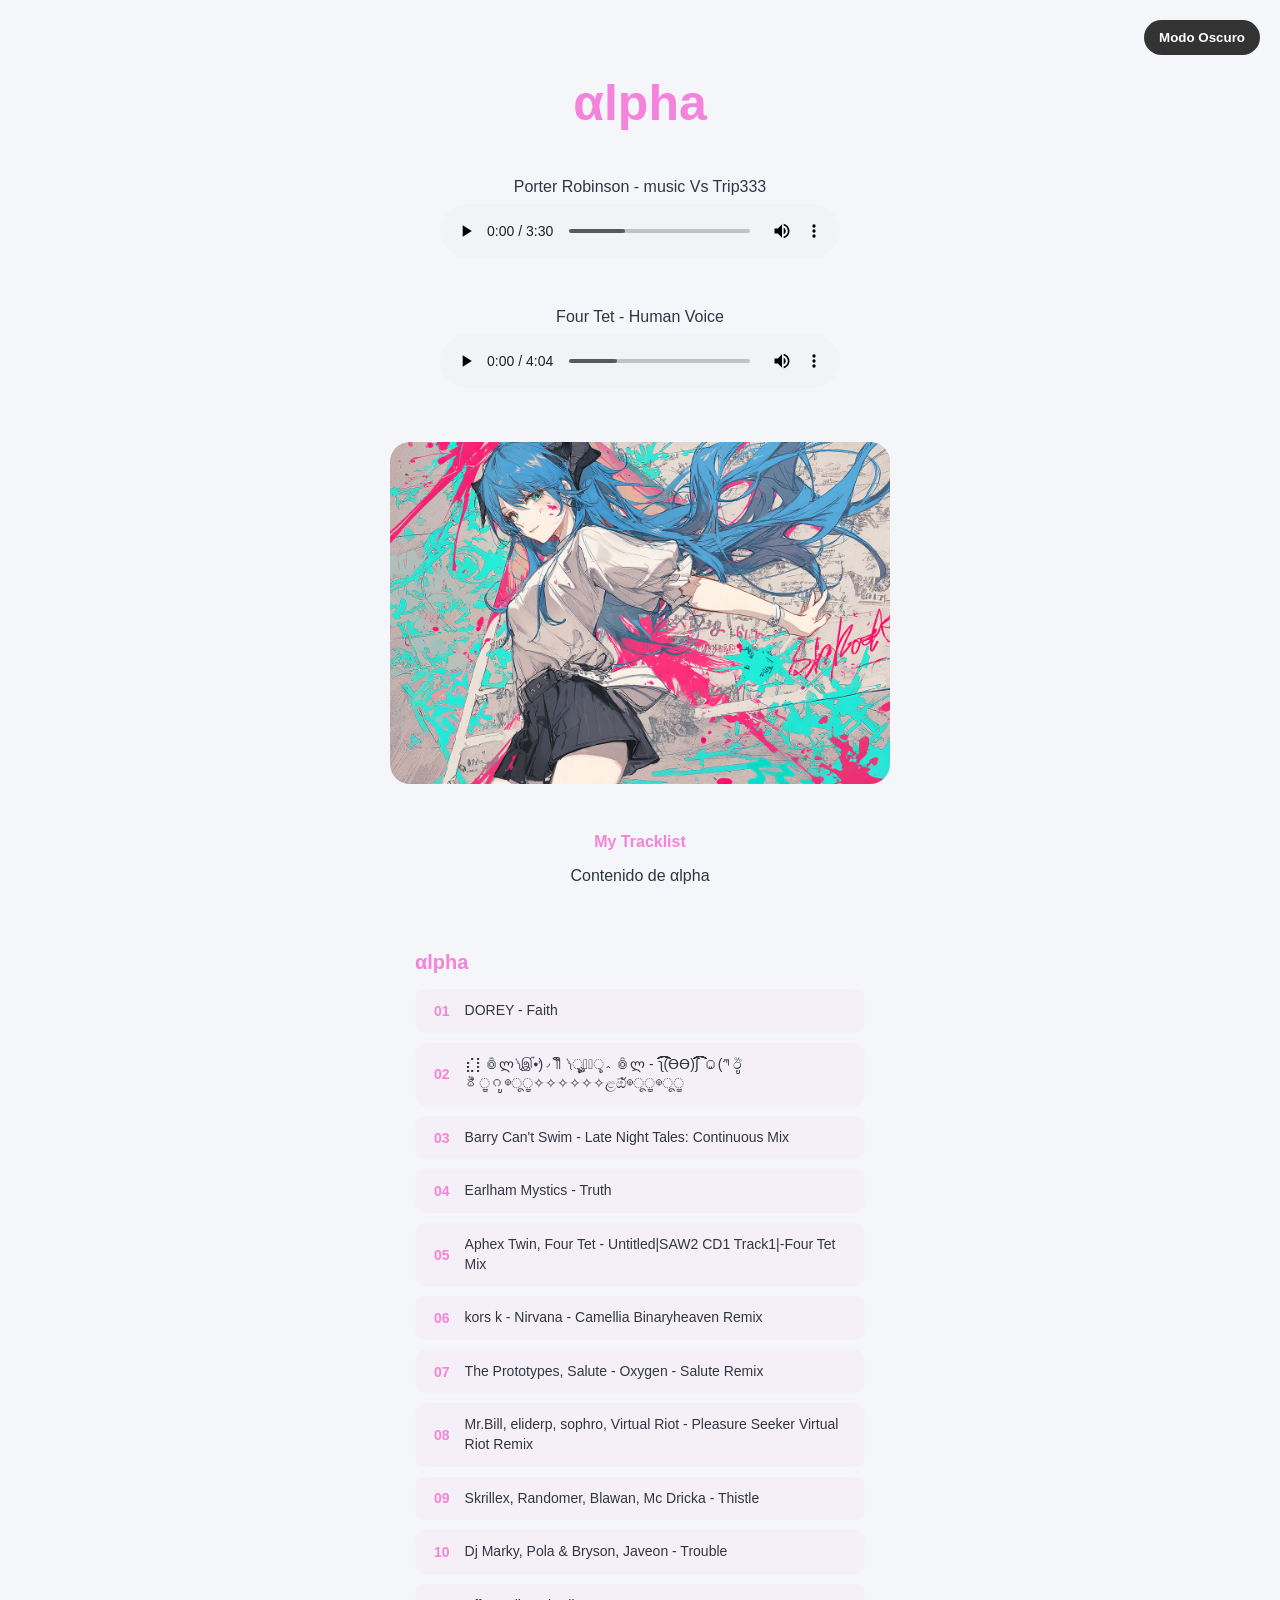
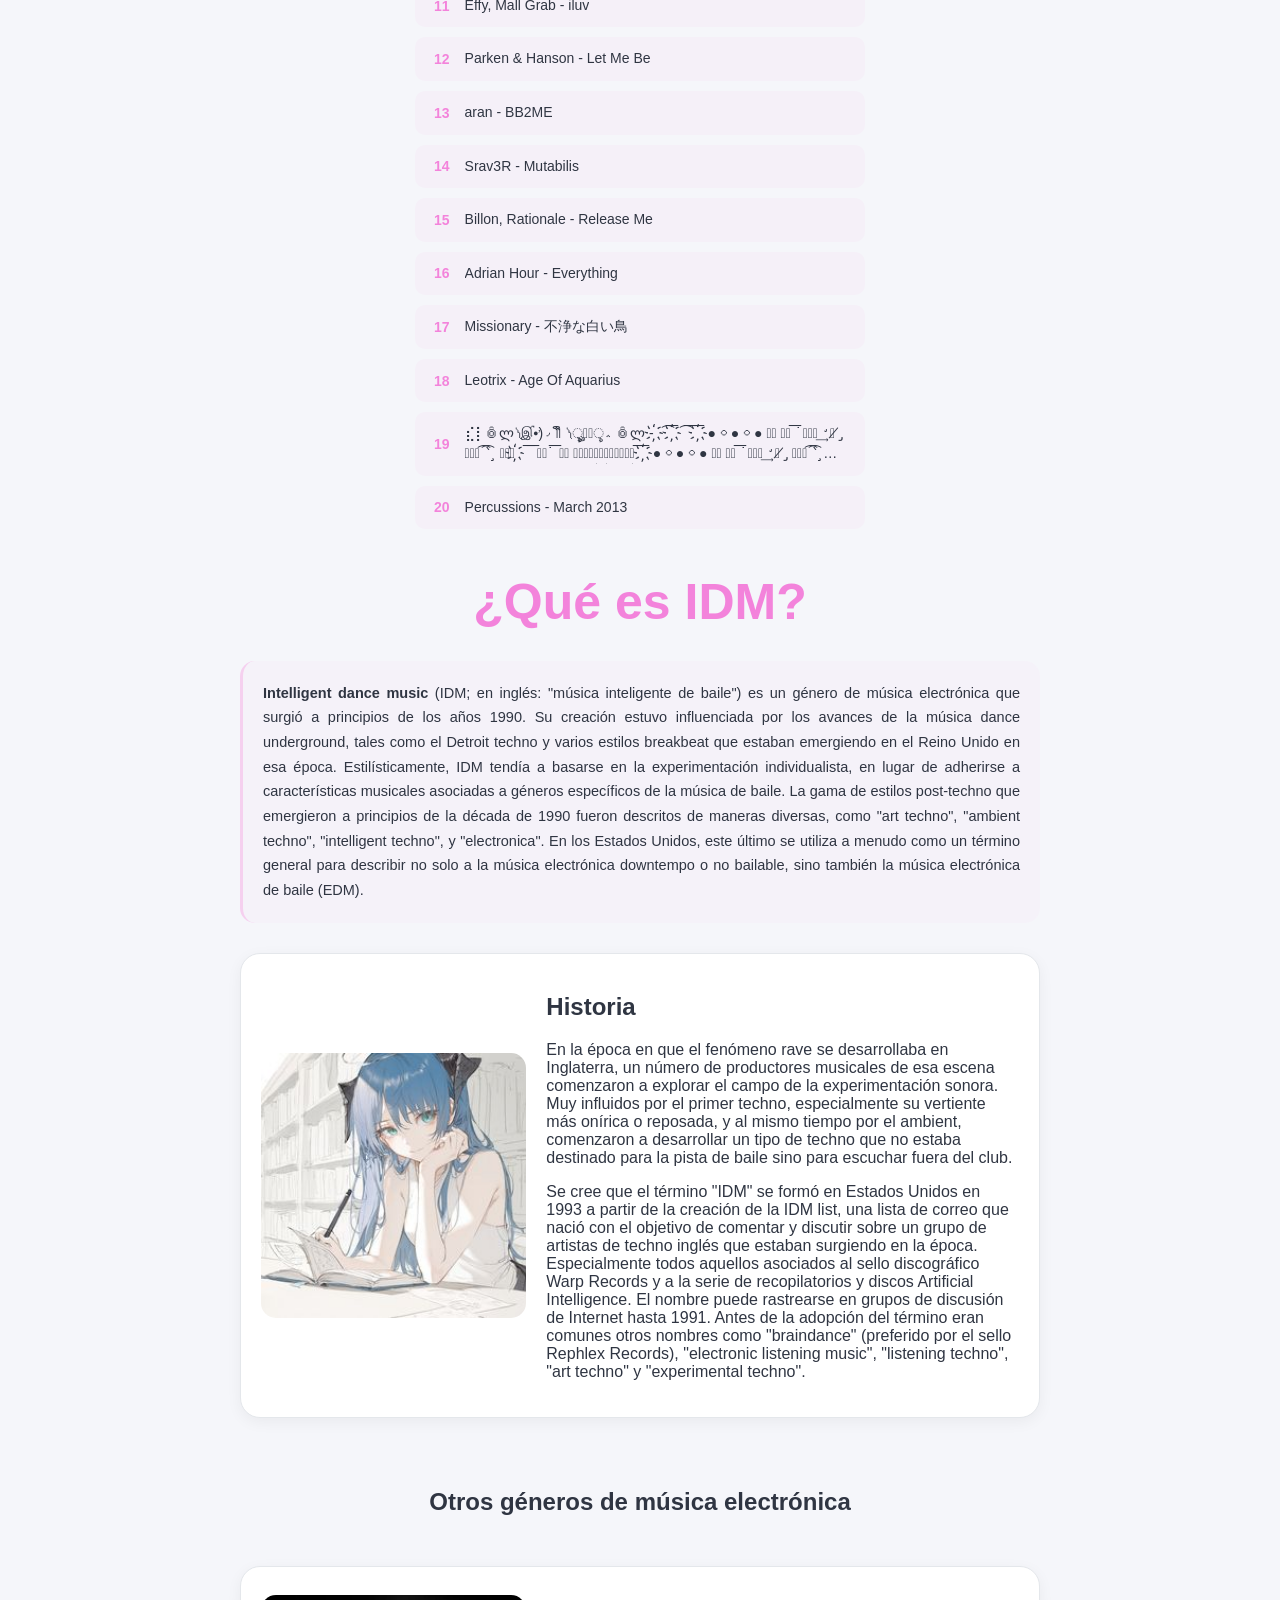
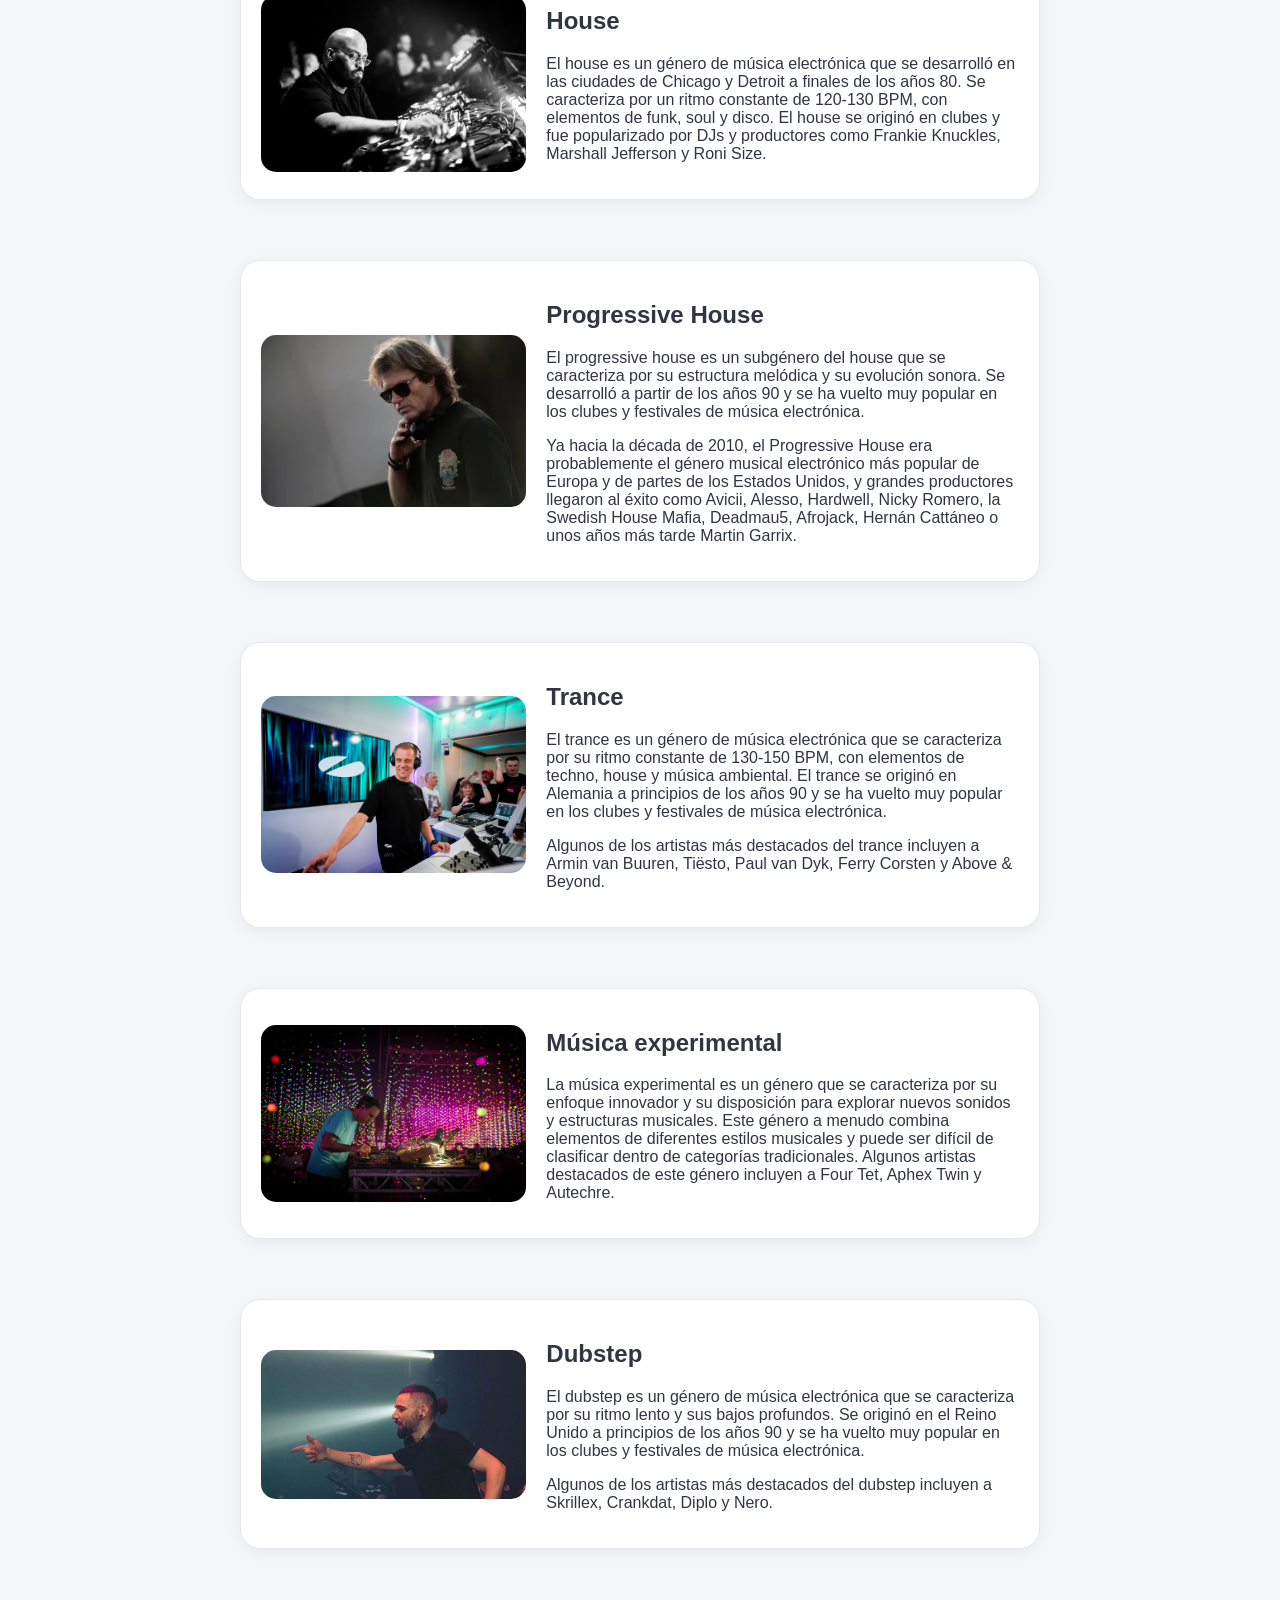
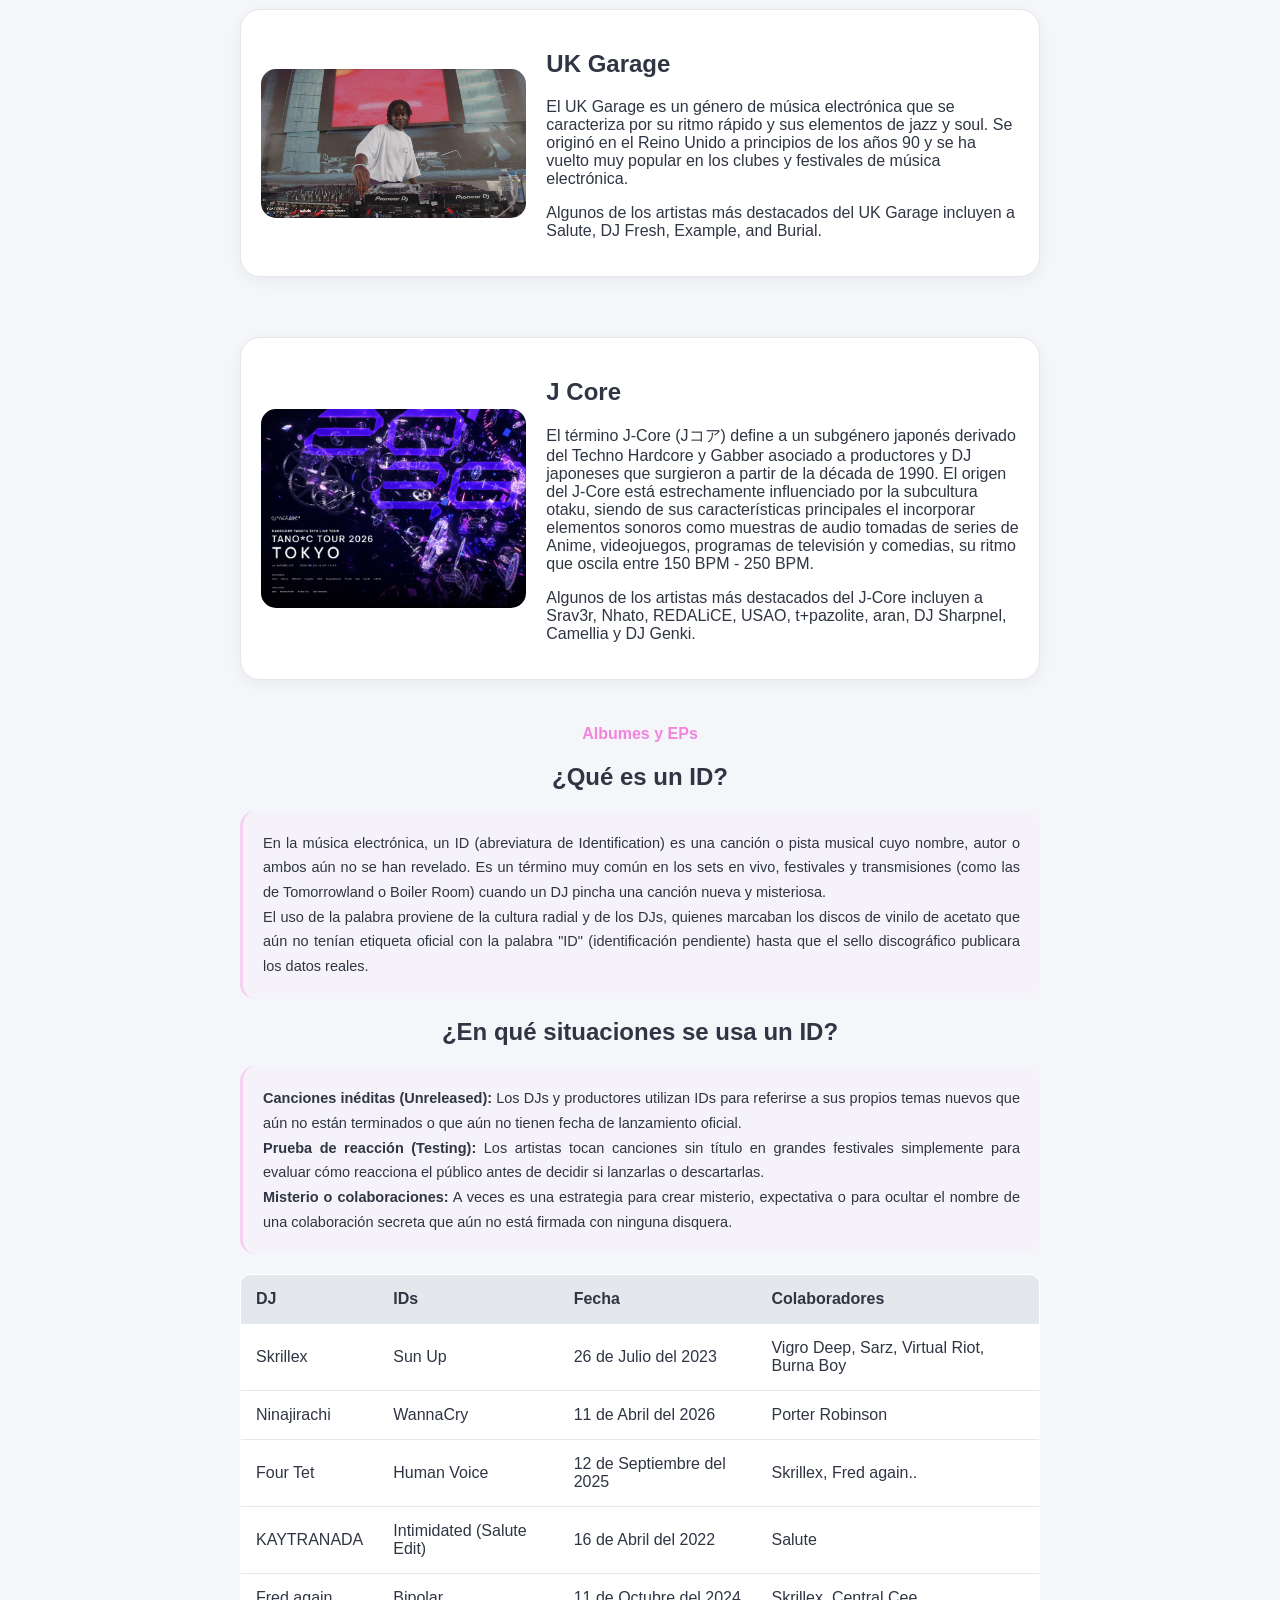
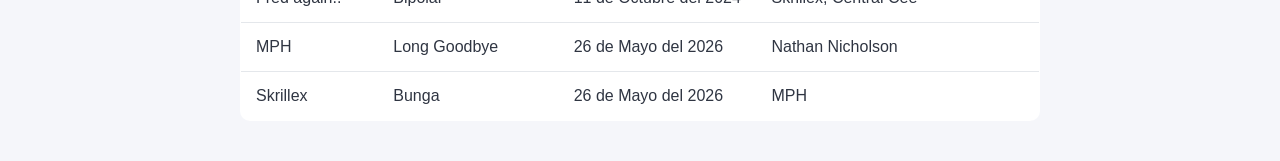
==== commit b83397e5: "easter egg »»————-The night sky has returned————-««" ====
--- a/index.html
+++ b/index.html
@@ -4,8 +4,9 @@
     <meta charset="UTF-8">
     <meta name="viewport" content="width=device-width, initial-scale=1.0">
     <title>αlpha</title>
-    
+
     <style type="text/css">
+
         /*Variables del modo oscuro*/
         :root {
             --bg-color: #f5f6fa;
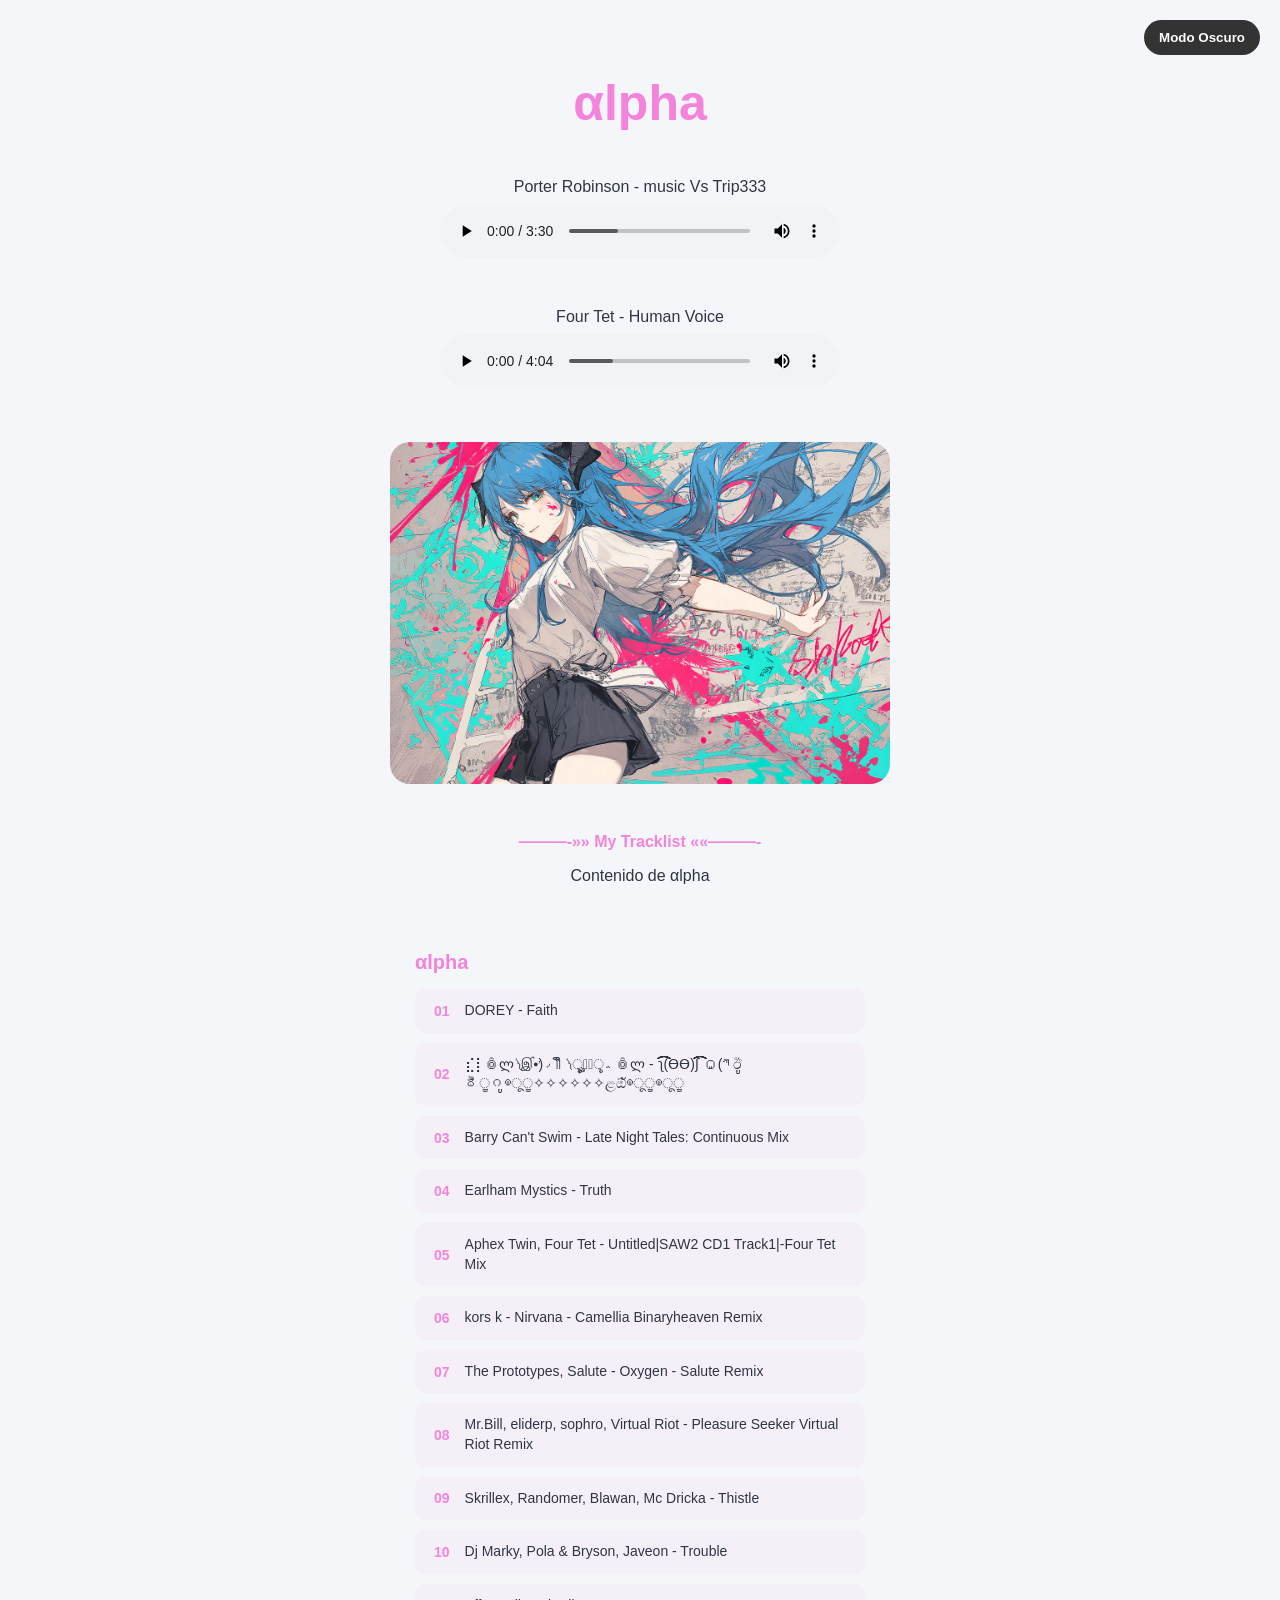
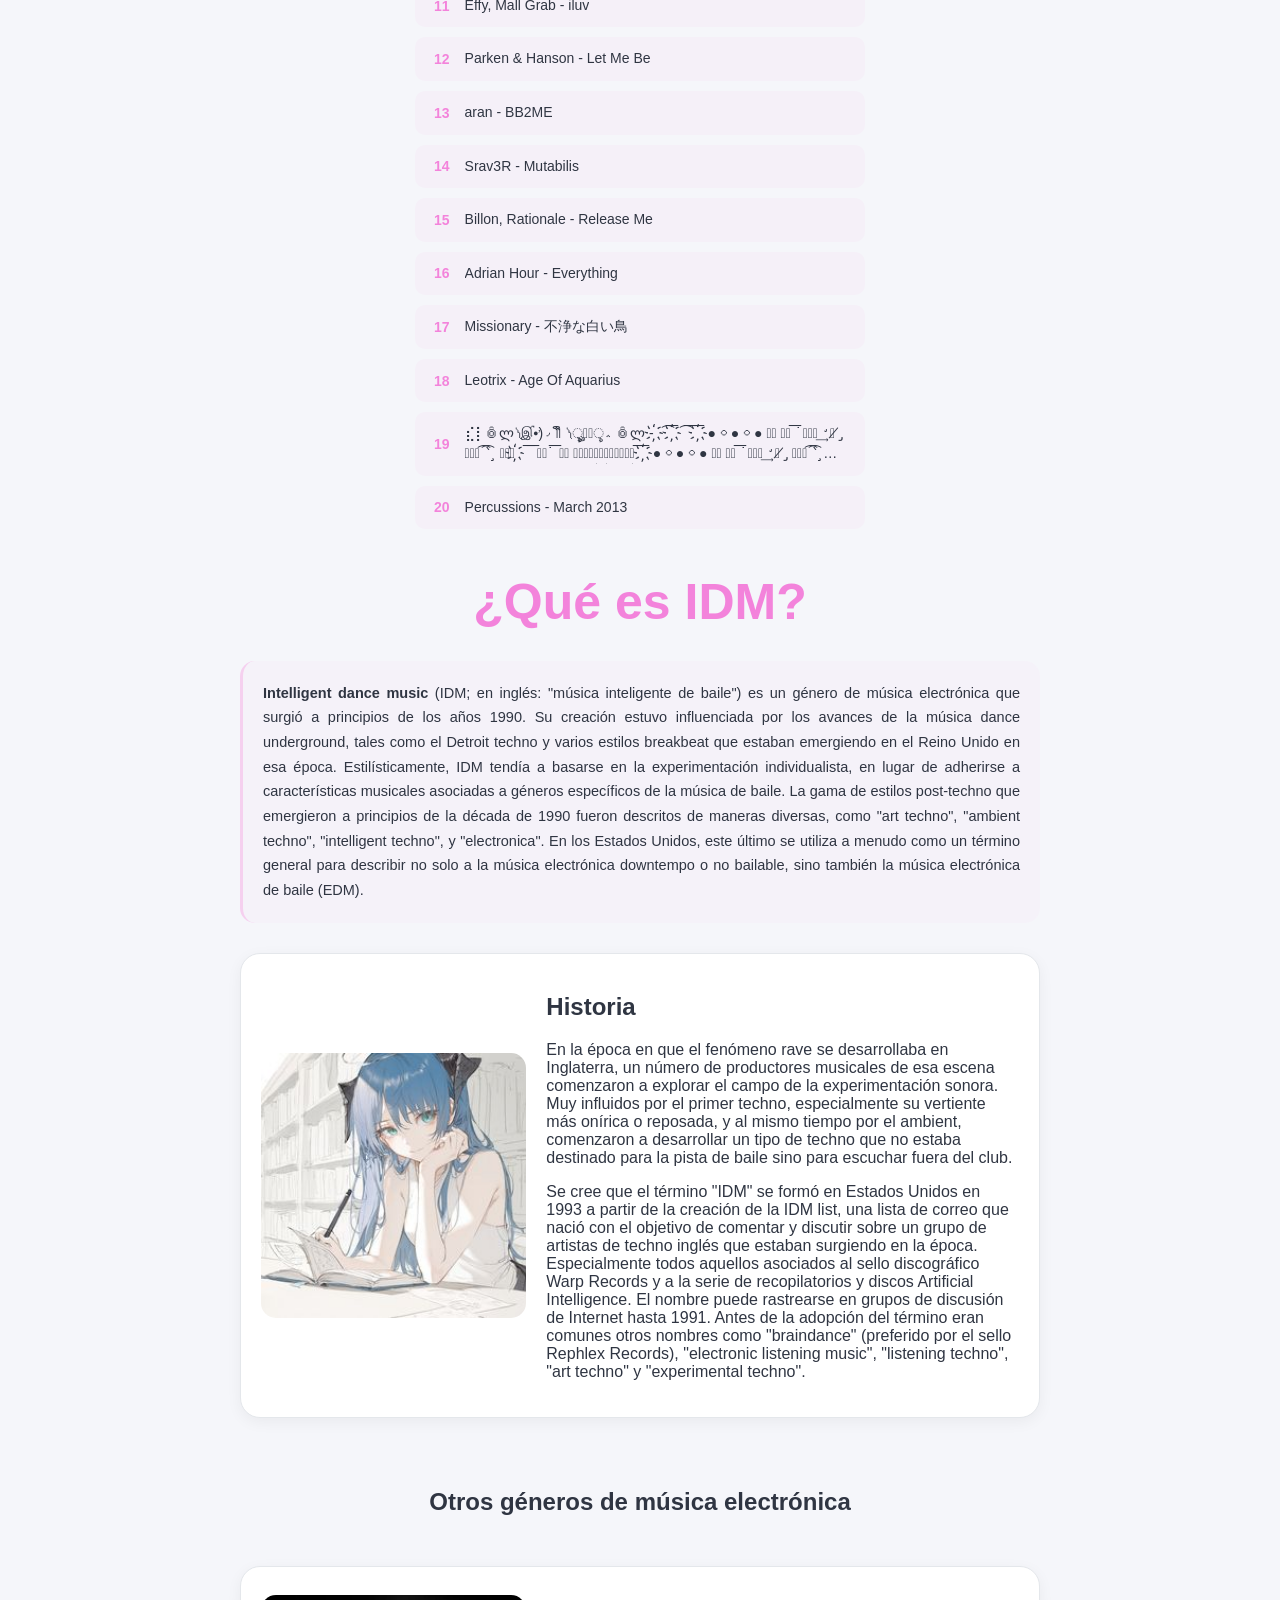
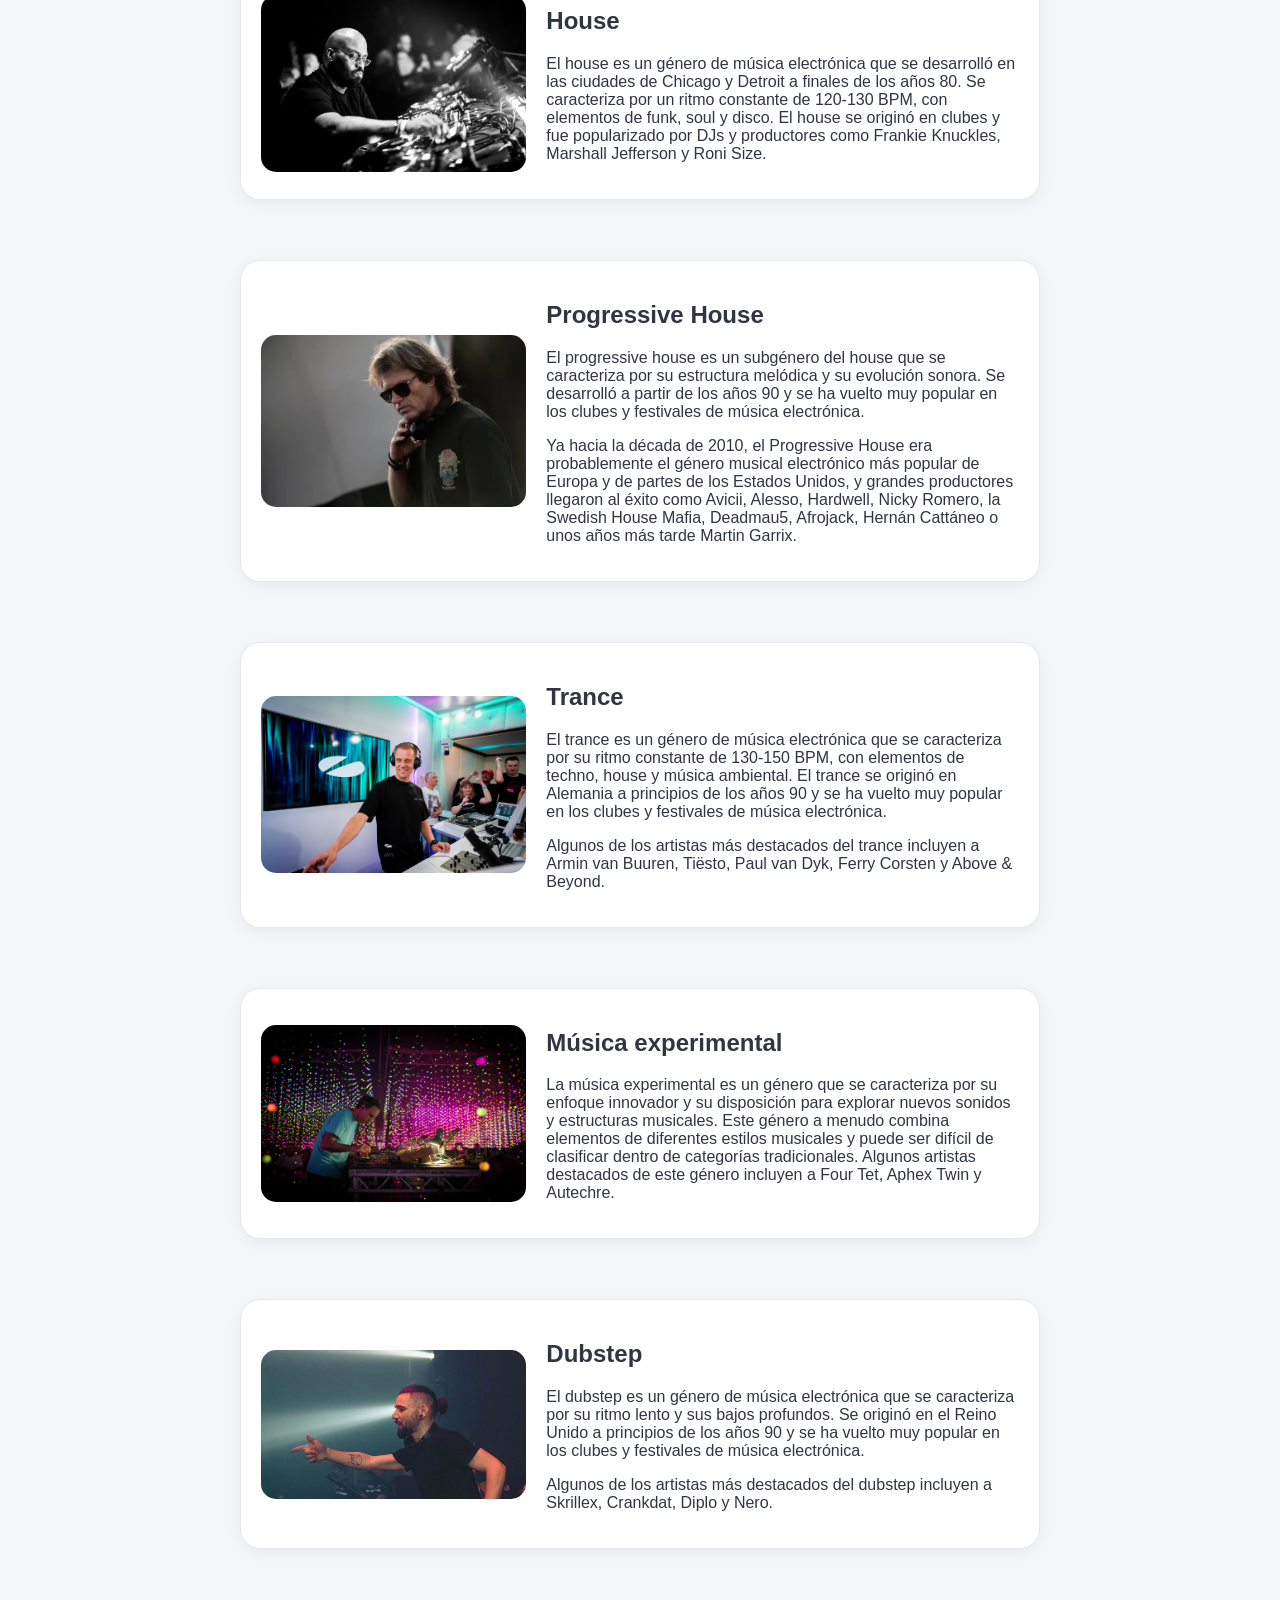
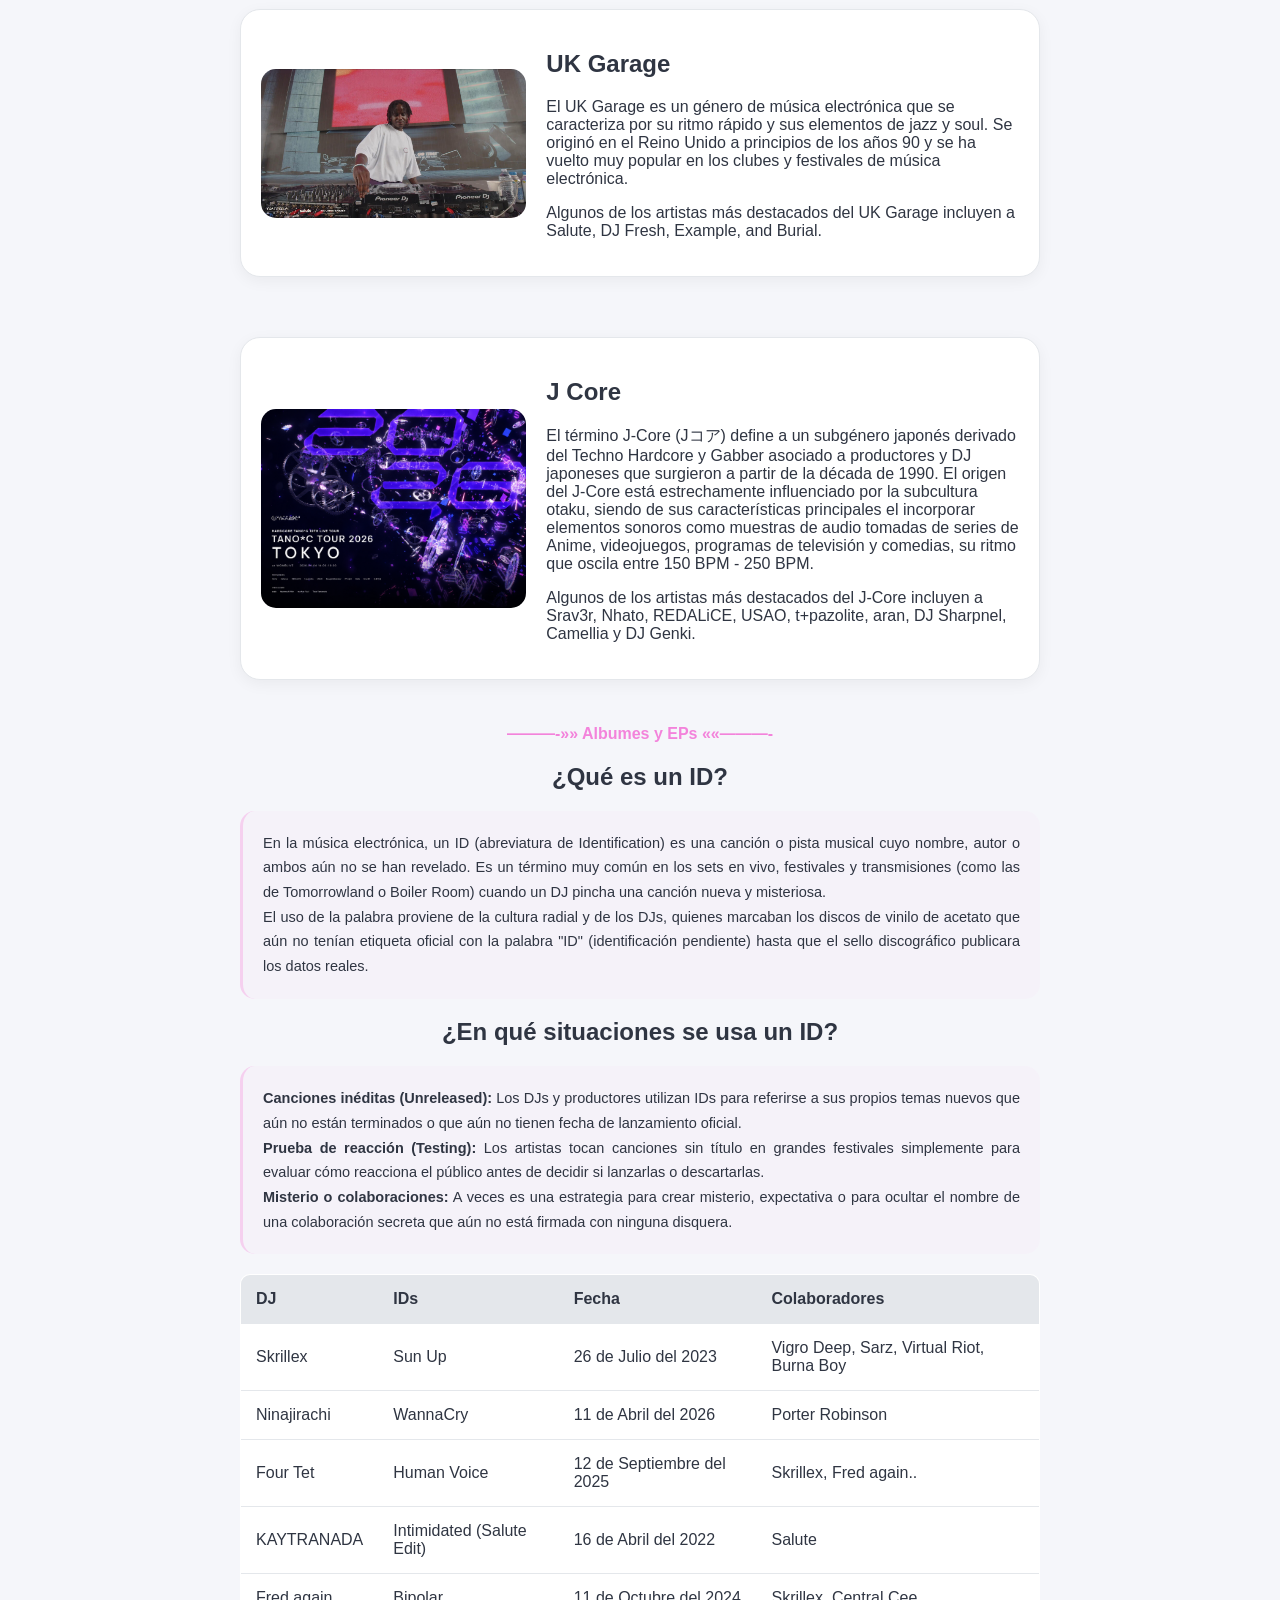
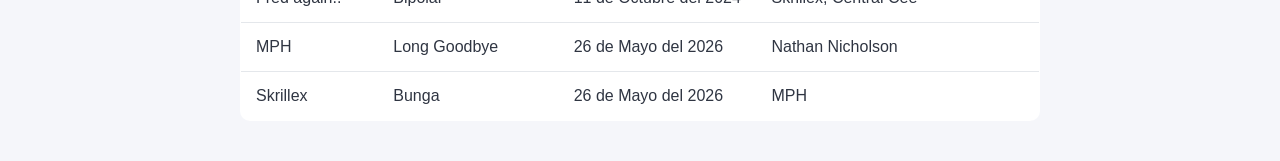
==== commit 8b2d0f7a: "flechas indicadores de click" ====
--- a/index.html
+++ b/index.html
@@ -333,7 +333,7 @@
             </a>
         </div>
 
-        <a href="Proyecto1.html" class="link-tracklist">My Tracklist</a>
+        <a href="Proyecto1.html" class="link-tracklist">———-»» My Tracklist ««———-</a>
     </div>
 
     <p>Contenido de αlpha</p>
@@ -457,7 +457,7 @@
         </div>
     </section>
 
-    <a href="albumes.html" class="link-tracklist">Albumes y EPs</a>
+    <a href="albumes.html" class="link-tracklist">———-»» Albumes y EPs ««———-</a>
 
     <h2>¿Qué es un ID?</h2>
     <p class="info-genero">En la música electrónica, un ID (abreviatura de Identification) es una canción o pista musical cuyo nombre, autor o ambos aún no se han revelado. Es un término muy común en los sets en vivo, festivales y transmisiones (como las de Tomorrowland o Boiler Room) cuando un DJ pincha una canción nueva y misteriosa.<br>El uso de la palabra proviene de la cultura radial y de los DJs, quienes marcaban los discos de vinilo de acetato que aún no tenían etiqueta oficial con la palabra "ID" (identificación pendiente) hasta que el sello discográfico publicara los datos reales.</p>
